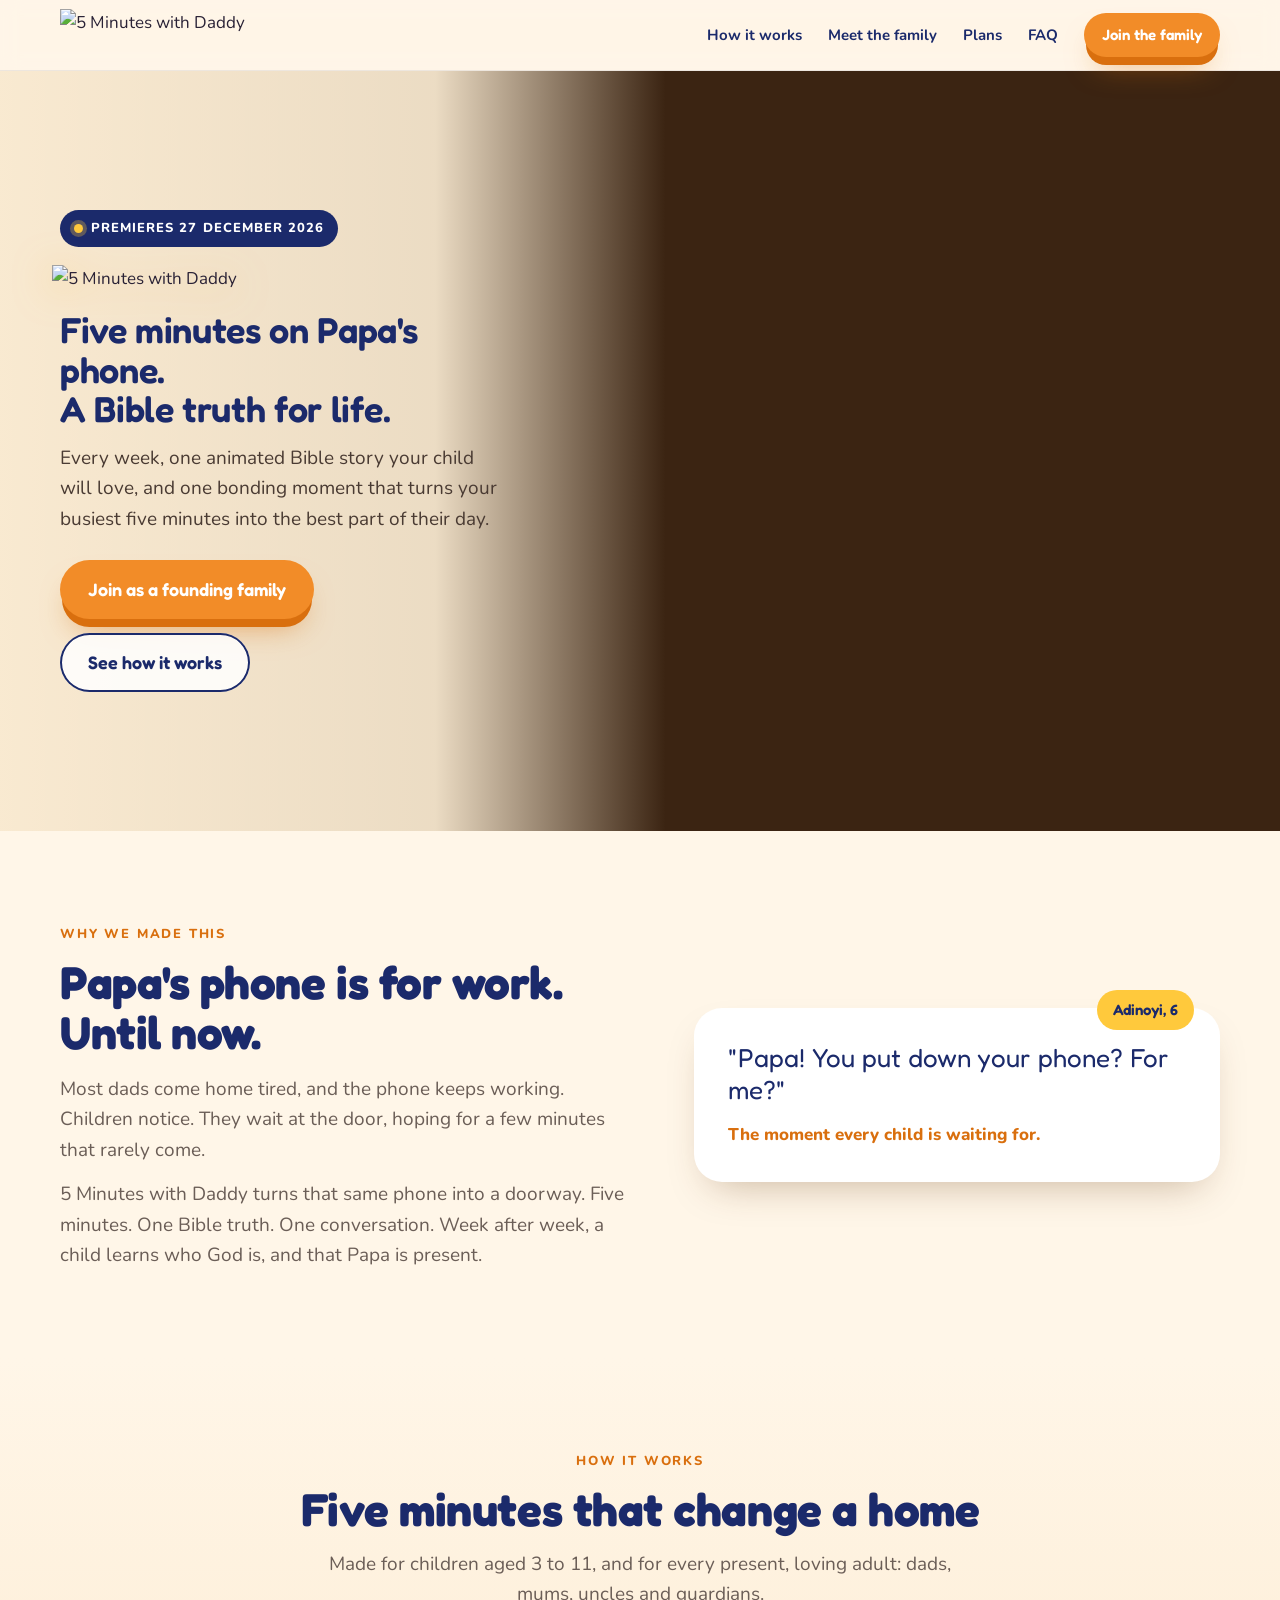
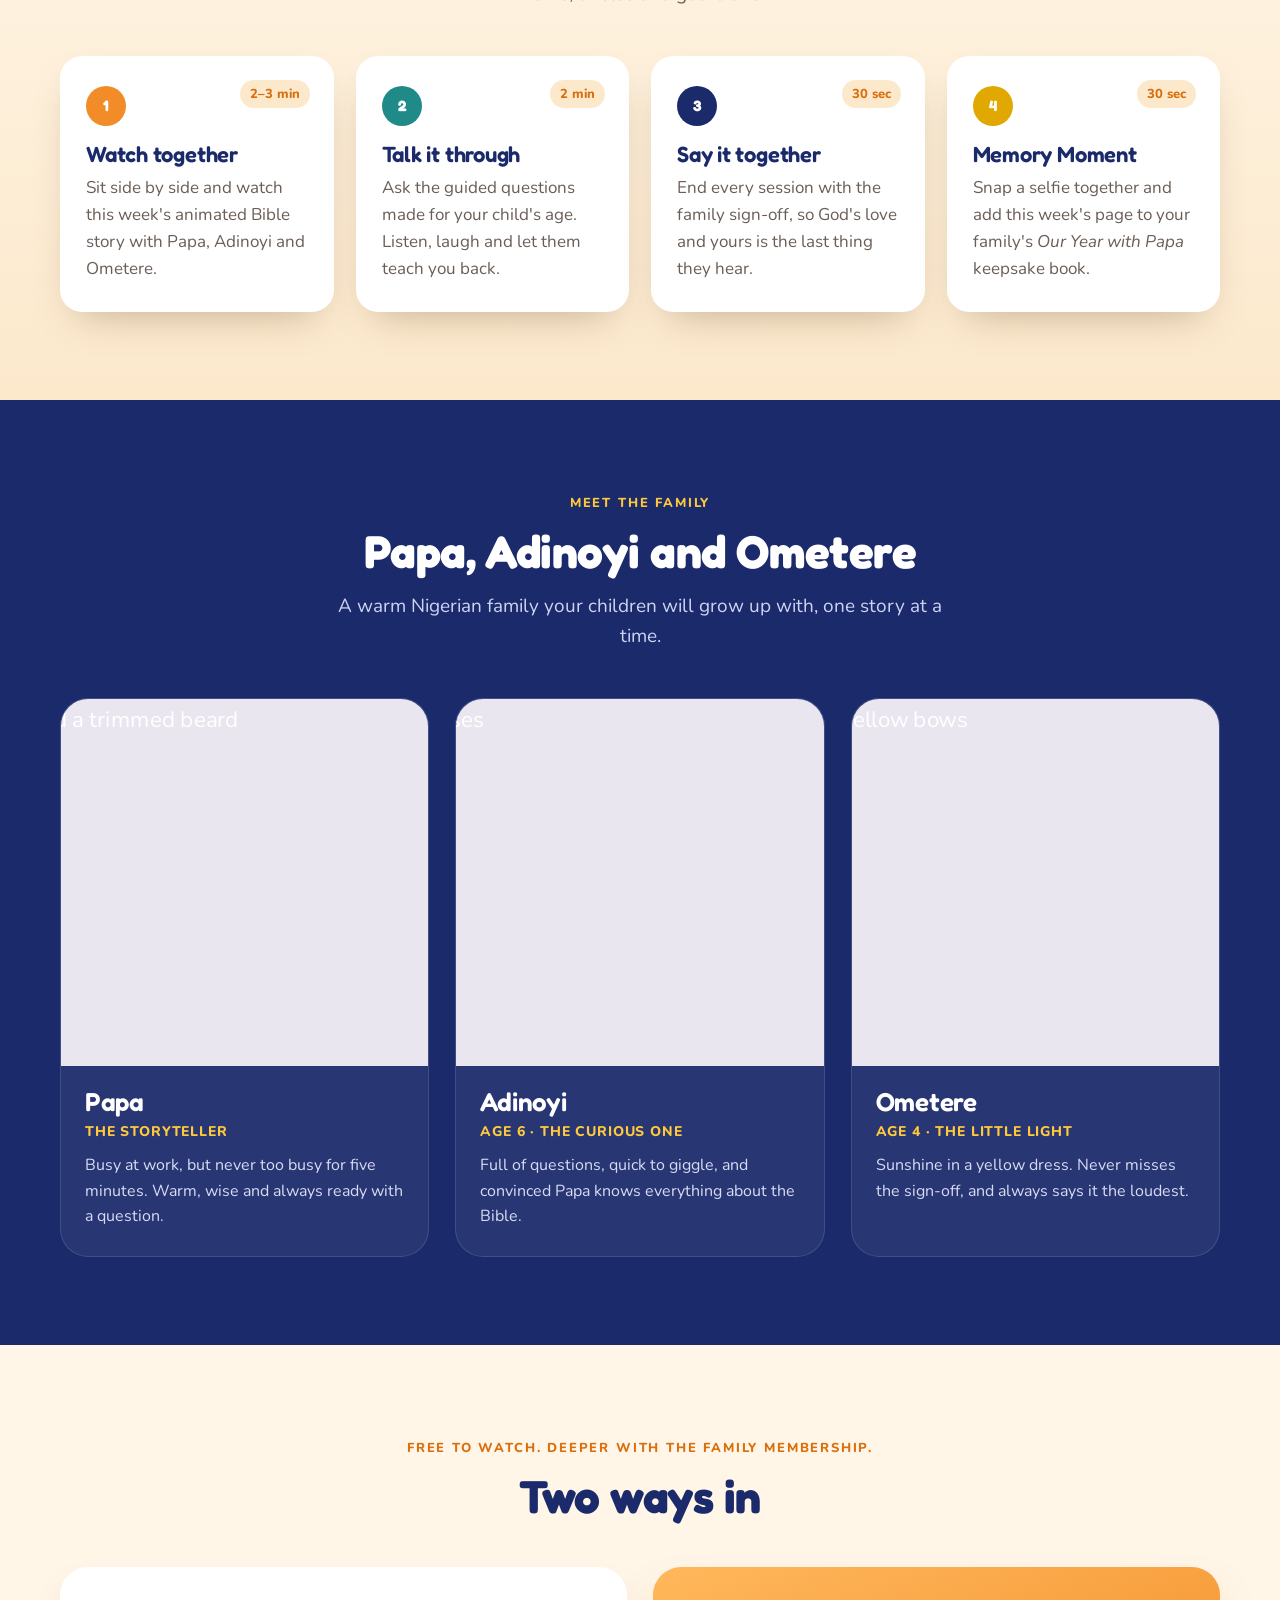
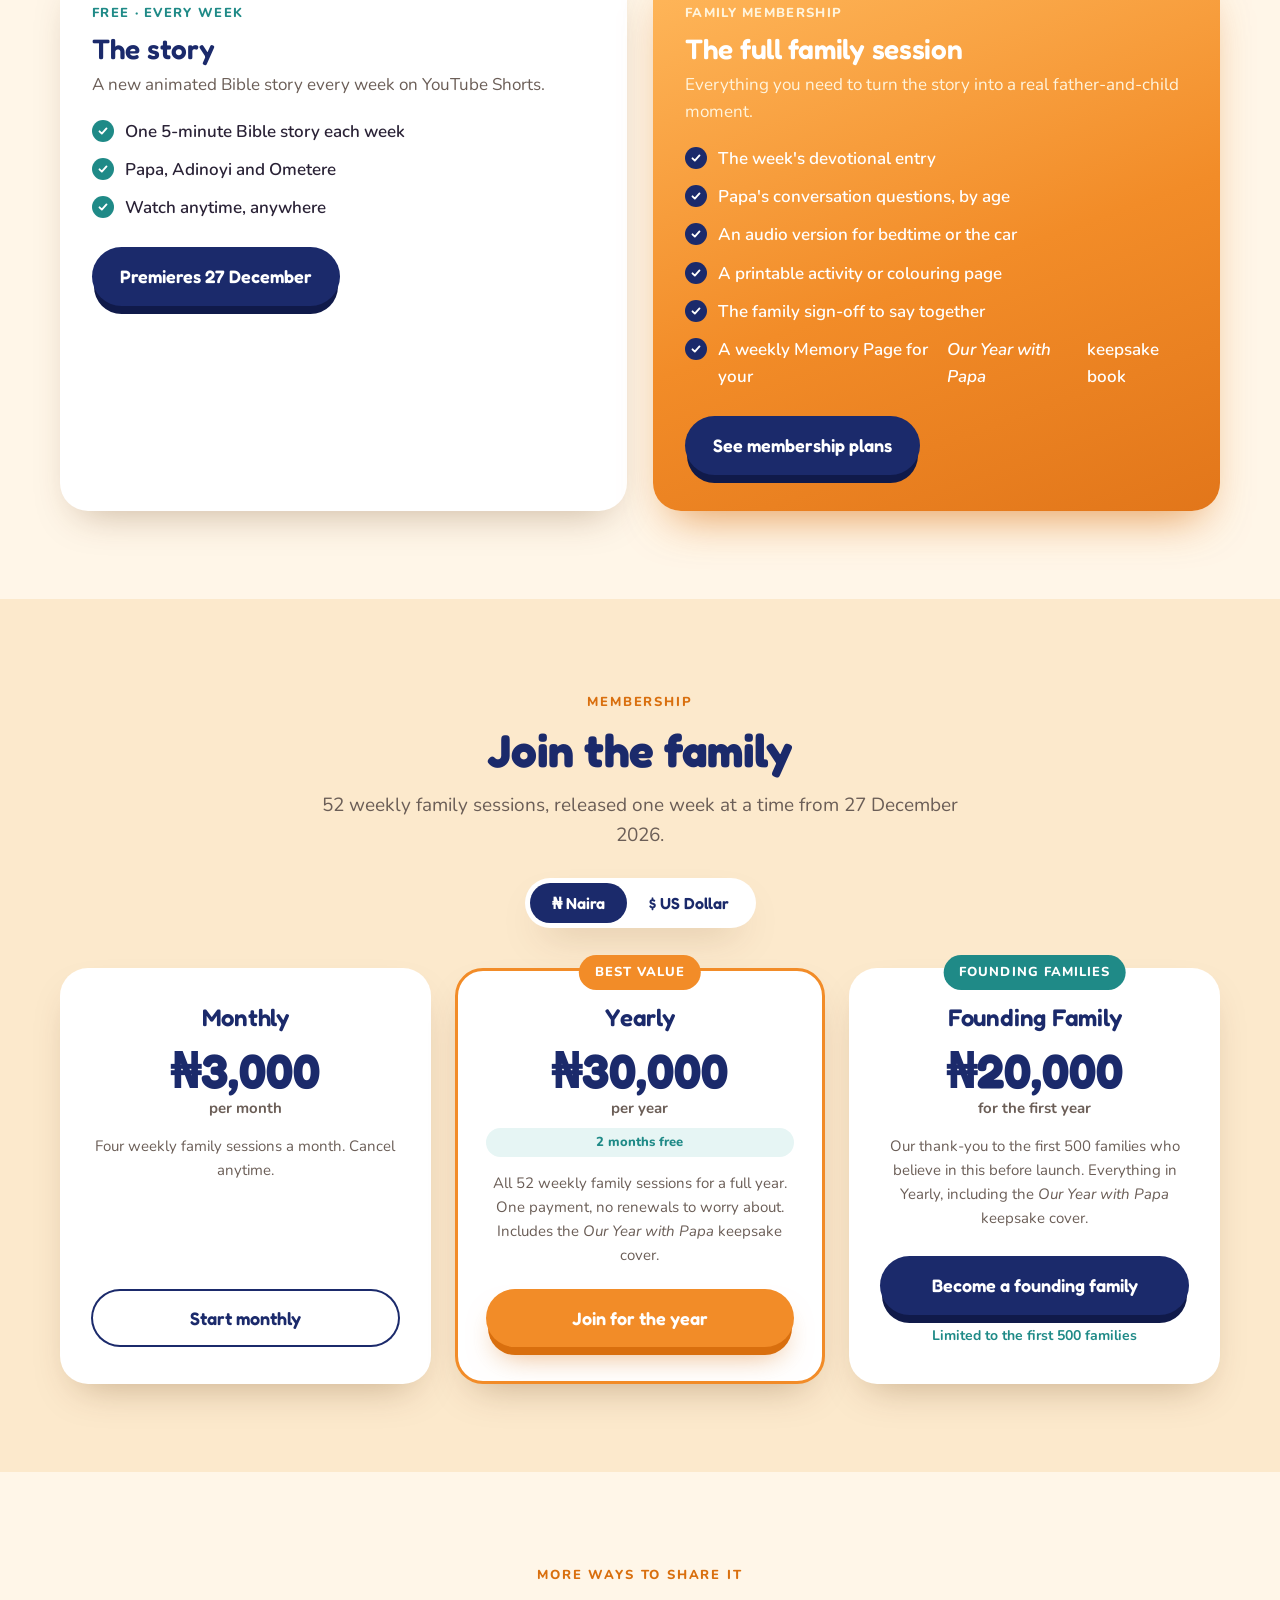
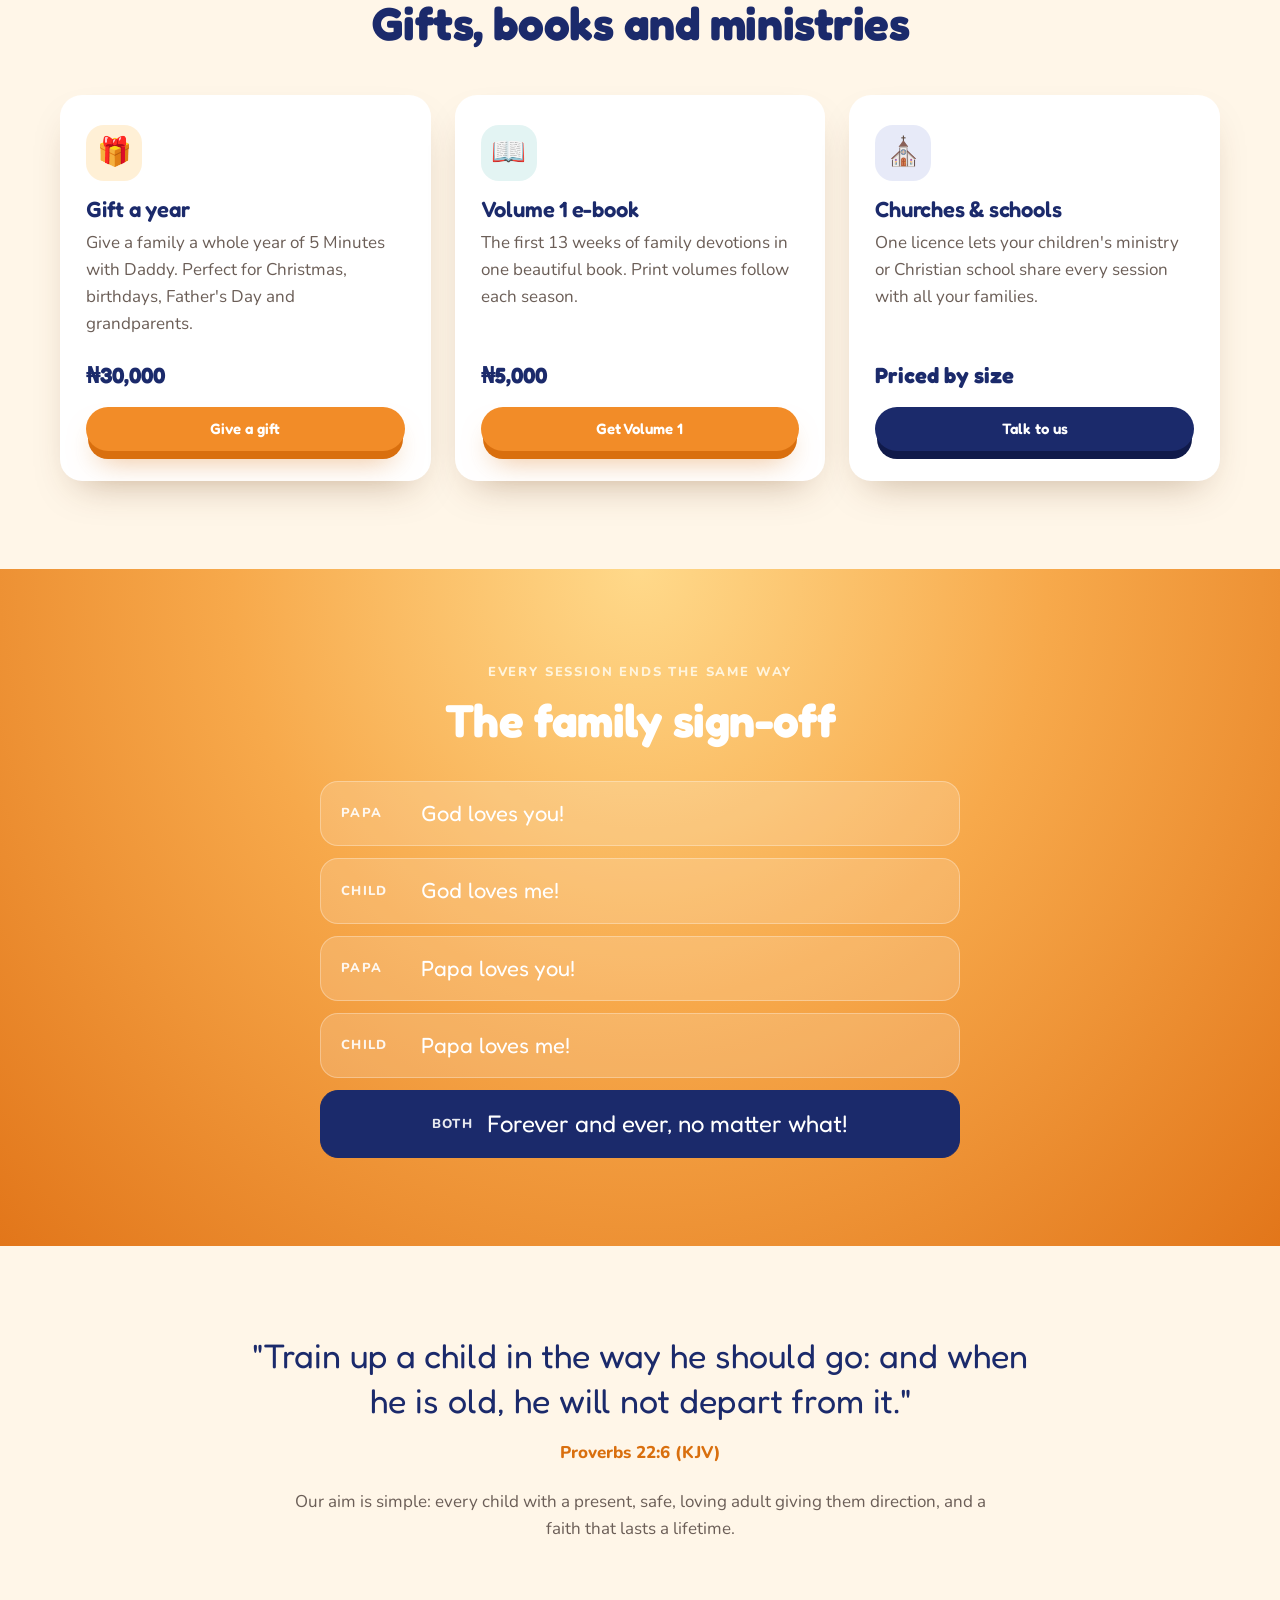
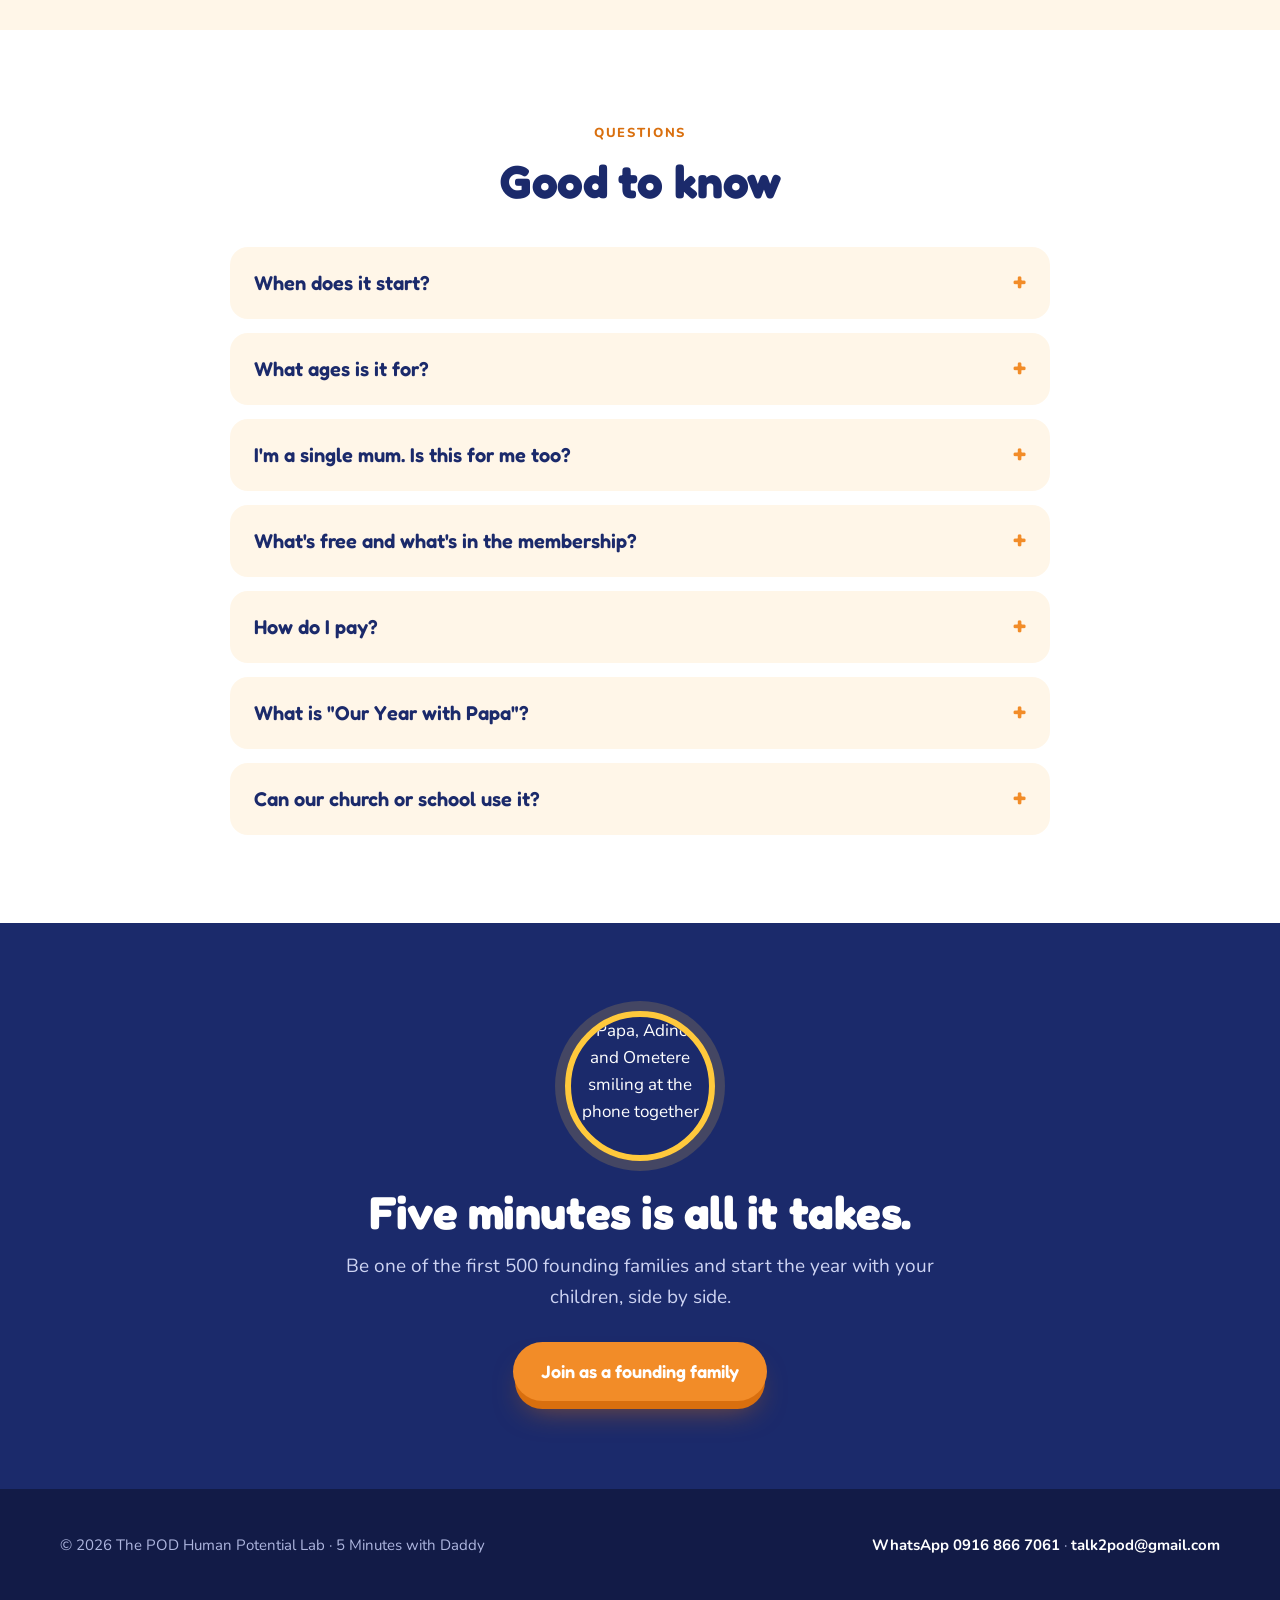
==== daddy/index.html @ 3dec10df "5MWD: add Memory Moment and 'Our Year with Papa' keepsake book Co-Authored-By: Claude Opus 5.5 <nore" ====
<!DOCTYPE html>
<html lang="en">
<script>document.documentElement.classList.add("js")</script>
<head>
<meta charset="utf-8">
<meta name="viewport" content="width=device-width, initial-scale=1">
<title>5 Minutes with Daddy · One Bible truth. One conversation.</title>
<meta name="description" content="A weekly animated Bible story for children aged 3 to 11, plus a guided 5-minute family session that turns Daddy's phone into the best five minutes of a child's day.">
<meta property="og:title" content="5 Minutes with Daddy">
<meta property="og:description" content="Five minutes. One Bible truth. One conversation. Premieres 27 December 2026.">
<meta property="og:image" content="https://storage.orshot.com/cloud/w-16803/renders/images/5-minutes-with-daddy-youtube-banner-v2-2560x1440-page-1-BcGBrbKLKze.png">
<meta property="og:type" content="website">
<meta name="twitter:card" content="summary_large_image">
<meta name="theme-color" content="#F28C28">
<link rel="icon" href="https://storage.orshot.com/cloud/w-16803/renders/brand_assets/5mwd_MASTER_channel_avatar_v2png-GdUm8lexuv5.png">
<link rel="preconnect" href="https://fonts.googleapis.com">
<link rel="preconnect" href="https://fonts.gstatic.com" crossorigin>
<link href="https://fonts.googleapis.com/css2?family=Fredoka:wght@500;600;700&family=Nunito:wght@400;600;700;800&display=swap" rel="stylesheet">
<style>
  :root{
    --cream:#FFF6E8; --cream-2:#FCE9CC; --sand:#F6D9A6;
    --orange:#F28C28; --orange-dk:#D96F0E; --navy:#1B2A6B; --navy-2:#24357F;
    --teal:#1F8A87; --yellow:#FFC93C; --ink:#2A2236; --muted:#6B5E57;
    --white:#fff; --radius:22px; --shadow:0 18px 40px -18px rgba(90,45,0,.35);
  }
  *{box-sizing:border-box;margin:0;padding:0}
  html{scroll-behavior:smooth}
  body{font-family:"Nunito",system-ui,sans-serif;color:var(--ink);background:var(--cream);line-height:1.6;font-size:17px;-webkit-font-smoothing:antialiased}
  img{max-width:100%;display:block}
  a{color:inherit}
  h1,h2,h3,.display{font-family:"Fredoka",system-ui,sans-serif;line-height:1.1;letter-spacing:-.01em}
  h2{font-size:clamp(30px,4.4vw,46px);color:var(--navy);font-weight:700}
  h3{font-size:22px;color:var(--navy);font-weight:600}
  .wrap{width:min(1160px,92vw);margin:0 auto}
  .eyebrow{display:inline-block;font-weight:800;font-size:13px;letter-spacing:.14em;text-transform:uppercase;color:var(--orange-dk);margin-bottom:12px}
  .lead{font-size:19px;color:var(--muted);max-width:640px}
  section{padding:88px 0;scroll-margin-top:70px}
  .center{text-align:center}.center .lead{margin:0 auto}

  /* Buttons */
  .btn{display:inline-flex;align-items:center;justify-content:center;gap:10px;font-family:"Fredoka";font-weight:600;font-size:18px;
       padding:15px 28px;border-radius:999px;text-decoration:none;border:0;cursor:pointer;transition:transform .15s ease,box-shadow .15s ease,background .15s}
  .btn:hover{transform:translateY(-2px)}
  .btn-primary{background:var(--orange);color:#fff;box-shadow:0 10px 0 -2px var(--orange-dk),0 18px 30px -12px rgba(217,111,14,.6)}
  .btn-primary:hover{background:#FF9B3A}
  .btn-navy{background:var(--navy);color:#fff;box-shadow:0 10px 0 -2px #101a4a}
  .btn-ghost{background:rgba(255,255,255,.85);color:var(--navy);box-shadow:inset 0 0 0 2px var(--navy)}
  .btn-sm{font-size:15px;padding:10px 18px}

  /* Header */
  header.top{position:sticky;top:0;z-index:50;background:rgba(255,246,232,.9);backdrop-filter:saturate(1.4) blur(10px);border-bottom:1px solid rgba(27,42,107,.08)}
  .top .wrap{display:flex;align-items:center;justify-content:space-between;height:70px}
  .brand{display:flex;align-items:center;gap:10px;text-decoration:none}
  .brand img{height:52px;width:auto}
  nav.links{display:flex;gap:26px;align-items:center;font-weight:700;color:var(--navy)}
  nav.links a{text-decoration:none;font-size:15px}
  nav.links a:not(.btn):hover{color:var(--orange-dk)}
  @media(max-width:860px){nav.links a:not(.btn){display:none}}

  /* Hero */
  .hero{position:relative;padding:0;overflow:hidden;background:#3b2412}
  .hero-art{position:absolute;inset:0;background:url("https://storage.orshot.com/cloud/w-16803/renders/brand_assets/5mwd_MASTER_family_sofa_scenepng-a50d9uvZM2r.png") 85% 40%/cover no-repeat}
  .hero::after{content:"";position:absolute;inset:0;background:linear-gradient(90deg,rgba(255,240,215,.97) 0%,rgba(255,240,215,.9) 34%,rgba(255,240,215,0) 52%)}
  .hero .wrap{position:relative;z-index:2;min-height:min(88vh,760px);display:flex;align-items:center}
  .hero-copy{max-width:440px;padding:60px 0}
  .hero-logo{width:min(440px,90%);margin:0 0 18px -8px;filter:drop-shadow(0 6px 18px rgba(255,190,80,.55))}
  .hero h1{font-size:clamp(26px,3.2vw,36px);color:var(--navy);font-weight:600;margin-bottom:14px}
  .hero p{font-size:19px;color:#4a3b33;margin-bottom:26px}
  .cta-row{display:flex;flex-wrap:wrap;gap:14px;align-items:center}
  .badge{display:inline-flex;align-items:center;gap:8px;background:var(--navy);color:#fff;font-weight:800;font-size:13px;letter-spacing:.08em;text-transform:uppercase;padding:8px 14px;border-radius:999px;margin-bottom:18px}
  .badge i{width:9px;height:9px;border-radius:50%;background:var(--yellow);box-shadow:0 0 0 4px rgba(255,201,60,.3);animation:pulse 1.8s infinite}
  @keyframes pulse{50%{box-shadow:0 0 0 9px rgba(255,201,60,0)}}
  @media(max-width:1080px){
    .hero-art{position:relative;height:56vw;min-height:260px;max-height:520px;background-position:72% 45%}
    .hero::after{display:none}
    .hero .wrap{min-height:0}
    .hero-copy{padding:28px 0 48px;max-width:none}
    .hero{background:var(--cream)}
    .hero-logo{width:min(360px,88%)}
  }

  /* Story strip */
  .story{background:var(--cream)}
  .story-grid{display:grid;grid-template-columns:1.1fr 1fr;gap:56px;align-items:center}
  .story-card{background:#fff;border-radius:28px;padding:34px;box-shadow:var(--shadow);position:relative}
  .story-card .q{font-family:"Fredoka";font-size:26px;color:var(--navy);line-height:1.25}
  .story-card .who{margin-top:14px;font-weight:800;color:var(--orange-dk)}
  .story-card .bubble{position:absolute;top:-18px;right:26px;background:var(--yellow);color:var(--navy);font-family:"Fredoka";font-weight:600;padding:8px 16px;border-radius:999px;font-size:15px}
  @media(max-width:860px){.story-grid{grid-template-columns:1fr;gap:34px}}

  /* Steps */
  .steps{background:linear-gradient(180deg,var(--cream) 0%,var(--cream-2) 100%)}
  .step-grid{display:grid;grid-template-columns:repeat(4,1fr);gap:22px;margin-top:46px}
  @media(max-width:1080px){.step-grid{grid-template-columns:repeat(2,1fr)}}
  .step{background:#fff;border-radius:var(--radius);padding:30px 26px;box-shadow:var(--shadow);position:relative;overflow:hidden}
  .step .num{font-family:"Fredoka";font-weight:700;font-size:15px;color:#fff;background:var(--orange);width:40px;height:40px;border-radius:50%;display:grid;place-items:center;margin-bottom:16px}
  .step:nth-child(2) .num{background:var(--teal)} .step:nth-child(3) .num{background:var(--navy)} .step:nth-child(4) .num{background:#E0A800}
  .step h3{margin-bottom:8px}
  .step p{color:var(--muted)}
  .step .time{position:absolute;top:24px;right:24px;font-weight:800;font-size:13px;color:var(--orange-dk);background:var(--cream-2);padding:4px 10px;border-radius:999px}
  @media(max-width:860px){.step-grid{grid-template-columns:1fr}}

  /* Family */
  .family{background:var(--navy);color:#fff;position:relative;overflow:hidden}
  .family h2{color:#fff}.family .lead{color:#cdd3f2}
  .family .eyebrow{color:var(--yellow)}
  .cast{display:grid;grid-template-columns:repeat(3,1fr);gap:26px;margin-top:46px}
  .member{background:rgba(255,255,255,.06);border:1px solid rgba(255,255,255,.12);border-radius:28px;overflow:hidden;transition:transform .2s}
  .member:hover{transform:translateY(-4px)}
  .member .pic{aspect-ratio:1/1;background:#e9e6ef;overflow:hidden}
  .member .pic img{width:100%;height:100%;object-fit:cover;object-position:100% 22%;transform:scale(1.32);transform-origin:96% 28%}
  .member .info{padding:22px 24px 26px}
  .member h3{color:#fff;font-size:26px}
  .member .role{color:var(--yellow);font-weight:800;font-size:14px;letter-spacing:.06em;text-transform:uppercase;margin:4px 0 10px}
  .member p{color:#d8dcf3;font-size:16px}
  @media(max-width:860px){.cast{grid-template-columns:1fr;max-width:420px;margin-inline:auto}}

  /* Two doors */
  .doors{display:grid;grid-template-columns:1fr 1fr;gap:26px;margin-top:46px}
  .door{border-radius:28px;padding:36px 32px;position:relative}
  .door.free{background:#fff;box-shadow:var(--shadow)}
  .door.paid{background:linear-gradient(160deg,#FFB85C 0%,#F28C28 55%,#E2761A 100%);color:#fff;box-shadow:0 22px 46px -18px rgba(217,111,14,.7)}
  .door .tag{font-weight:800;font-size:13px;letter-spacing:.1em;text-transform:uppercase;margin-bottom:10px;display:block}
  .door.free .tag{color:var(--teal)} .door.paid .tag{color:#fff4dc}
  .door h3{font-size:28px;margin-bottom:6px}
  .door.paid h3{color:#fff}
  .door ul{list-style:none;margin:20px 0 26px;display:grid;gap:11px}
  .door li{display:flex;gap:11px;align-items:flex-start;font-weight:600}
  .door li::before{content:"";flex:0 0 22px;height:22px;border-radius:50%;margin-top:2px;background:var(--teal) url("data:image/svg+xml,%3Csvg xmlns='http://www.w3.org/2000/svg' viewBox='0 0 24 24' fill='none' stroke='white' stroke-width='3.2' stroke-linecap='round' stroke-linejoin='round'%3E%3Cpath d='M6 12.5l4 4 8-9'/%3E%3C/svg%3E") center/14px no-repeat}
  .door.paid li::before{background-color:var(--navy)}
  @media(max-width:860px){.doors{grid-template-columns:1fr}}

  /* Pricing */
  .pricing{background:var(--cream-2)}
  .toggle{display:inline-flex;background:#fff;border-radius:999px;padding:5px;box-shadow:var(--shadow);margin-top:28px}
  .toggle button{font-family:"Fredoka";font-weight:600;font-size:16px;border:0;background:transparent;padding:10px 22px;border-radius:999px;cursor:pointer;color:var(--navy)}
  .toggle button.on{background:var(--navy);color:#fff}
  .plans{display:grid;grid-template-columns:repeat(3,1fr);gap:24px;margin-top:40px;align-items:stretch}
  .plan{background:#fff;border-radius:28px;padding:34px 28px;box-shadow:var(--shadow);display:flex;flex-direction:column;position:relative;border:3px solid transparent}
  .plan.best{border-color:var(--orange);transform:translateY(-10px)}
  .plan .ribbon{position:absolute;top:-16px;left:50%;transform:translateX(-50%);background:var(--orange);color:#fff;font-weight:800;font-size:13px;letter-spacing:.08em;text-transform:uppercase;padding:7px 16px;border-radius:999px;white-space:nowrap}
  .plan.founding .ribbon{background:var(--teal)}
  .plan h3{font-size:24px}
  .plan .price{font-family:"Fredoka";font-size:48px;font-weight:700;color:var(--navy);margin:14px 0 2px;line-height:1}
  .plan .per{color:var(--muted);font-weight:700;font-size:15px}
  .plan .note{font-size:15px;color:var(--muted);margin:14px 0 22px;flex:1}
  .plan .btn{width:100%}
  .plan .save{display:inline-block;margin-top:8px;background:#E6F5F4;color:var(--teal);font-weight:800;font-size:13px;padding:4px 10px;border-radius:999px}
  .seats{margin-top:10px;font-size:14px;font-weight:700;color:var(--teal)}
  @media(max-width:900px){.plans{grid-template-columns:1fr;max-width:440px;margin-inline:auto}.plan.best{transform:none}}

  /* Extras */
  .extras{display:grid;grid-template-columns:repeat(3,1fr);gap:24px;margin-top:46px}
  .extra{background:#fff;border-radius:var(--radius);padding:30px 26px;box-shadow:var(--shadow);display:flex;flex-direction:column}
  .extra .icon{width:56px;height:56px;border-radius:18px;display:grid;place-items:center;margin-bottom:16px;font-size:28px}
  .extra:nth-child(1) .icon{background:#FFF0D6}.extra:nth-child(2) .icon{background:#E3F4F3}.extra:nth-child(3) .icon{background:#E7EAF8}
  .extra p{color:var(--muted);margin:8px 0 20px;flex:1}
  .extra .price-sm{font-family:"Fredoka";font-weight:700;color:var(--navy);font-size:22px;margin-bottom:14px}
  @media(max-width:860px){.extras{grid-template-columns:1fr}}

  /* Chant */
  .chant{background:radial-gradient(ellipse at 50% 0%,#FFD98A 0%,#F7A94B 45%,#E2761A 100%);color:#fff;text-align:center}
  .chant h2{color:#fff}
  .chant .eyebrow{color:#fff4dc}
  .lines{margin:36px auto 0;max-width:640px;display:grid;gap:12px}
  .line{display:flex;align-items:center;gap:14px;background:rgba(255,255,255,.16);border:1px solid rgba(255,255,255,.3);border-radius:18px;padding:14px 20px;text-align:left;font-family:"Fredoka";font-size:22px}
  .line b{font-family:"Nunito";font-weight:800;font-size:13px;letter-spacing:.1em;text-transform:uppercase;min-width:66px;opacity:.9}
  .line.both{background:var(--navy);border-color:var(--navy);justify-content:center;font-size:24px}
  .line.both b{min-width:auto}

  /* Verse */
  .verse{background:var(--cream);text-align:center}
  .verse blockquote{font-family:"Fredoka";font-size:clamp(24px,3.2vw,34px);color:var(--navy);max-width:820px;margin:0 auto;line-height:1.3}
  .verse cite{display:block;margin-top:16px;font-style:normal;font-weight:800;color:var(--orange-dk)}
  .verse p.sub{max-width:700px;margin:22px auto 0;color:var(--muted)}

  /* FAQ */
  .faq{background:#fff}
  .faq-list{max-width:820px;margin:40px auto 0;display:grid;gap:14px}
  details{background:var(--cream);border-radius:18px;padding:20px 24px}
  summary{font-family:"Fredoka";font-weight:600;font-size:20px;color:var(--navy);cursor:pointer;list-style:none;display:flex;justify-content:space-between;gap:16px}
  summary::-webkit-details-marker{display:none}
  summary::after{content:"+";font-size:26px;line-height:1;color:var(--orange)}
  details[open] summary::after{content:"–"}
  details p{margin-top:12px;color:var(--muted)}

  /* Final CTA */
  .final{background:var(--navy);color:#fff;text-align:center;position:relative;overflow:hidden}
  .final h2{color:#fff}
  .final p{color:#cdd3f2;margin:14px auto 30px;max-width:600px;font-size:19px}
  .final .avatar{width:150px;height:150px;border-radius:50%;margin:0 auto 26px;border:6px solid var(--yellow);object-fit:cover;box-shadow:0 0 0 10px rgba(255,201,60,.18)}

  footer{background:#121b47;color:#aeb6df;padding:44px 0;font-size:15px}
  footer .wrap{display:flex;flex-wrap:wrap;gap:20px;justify-content:space-between;align-items:center}
  footer a{color:#fff;text-decoration:none;font-weight:700}

  .js .reveal{opacity:0;transform:translateY(18px);transition:opacity .6s ease,transform .6s ease}
  .js .reveal.in{opacity:1;transform:none}
  @media (prefers-reduced-motion:reduce){.js .reveal{opacity:1;transform:none}.badge i{animation:none}}
</style>
</head>
<body>

<header class="top">
  <div class="wrap">
    <a class="brand" href="#top" aria-label="5 Minutes with Daddy home">
      <img src="https://storage.orshot.com/cloud/w-16803/renders/brand_assets/5mwd_MASTER_title_logo_transparentpng-a1OY5agasBc.png" alt="5 Minutes with Daddy">
    </a>
    <nav class="links">
      <a href="#how">How it works</a>
      <a href="#family">Meet the family</a>
      <a href="#join">Plans</a>
      <a href="#faq">FAQ</a>
      <a class="btn btn-primary btn-sm" href="#join">Join the family</a>
    </nav>
  </div>
</header>

<main id="top">
  <!-- HERO -->
  <section class="hero">
    <div class="hero-art" role="img" aria-label="Papa, Adinoyi and Ometere laughing together on the sofa, looking at Papa's glowing phone"></div>
    <div class="wrap">
      <div class="hero-copy">
        <span class="badge"><i></i>Premieres 27 December 2026</span>
        <img class="hero-logo" src="https://storage.orshot.com/cloud/w-16803/renders/brand_assets/5mwd_MASTER_title_logo_transparentpng-a1OY5agasBc.png" alt="5 Minutes with Daddy">
        <h1>Five minutes on Papa's phone.<br>A Bible truth for life.</h1>
        <p>Every week, one animated Bible story your child will love, and one bonding moment that turns your busiest five minutes into the best part of their day.</p>
        <div class="cta-row">
          <a class="btn btn-primary" href="#join">Join as a founding family</a>
          <a class="btn btn-ghost" href="#how">See how it works</a>
        </div>
      </div>
    </div>
  </section>

  <!-- STORY -->
  <section class="story">
    <div class="wrap story-grid">
      <div class="reveal">
        <span class="eyebrow">Why we made this</span>
        <h2>Papa's phone is for work.<br>Until now.</h2>
        <p class="lead" style="margin-top:16px">Most dads come home tired, and the phone keeps working. Children notice. They wait at the door, hoping for a few minutes that rarely come.</p>
        <p class="lead" style="margin-top:14px">5 Minutes with Daddy turns that same phone into a doorway. Five minutes. One Bible truth. One conversation. Week after week, a child learns who God is, and that Papa is present.</p>
      </div>
      <div class="story-card reveal">
        <span class="bubble">Adinoyi, 6</span>
        <p class="q">"Papa! You put down your phone? For me?"</p>
        <p class="who">The moment every child is waiting for.</p>
      </div>
    </div>
  </section>

  <!-- HOW -->
  <section class="steps" id="how">
    <div class="wrap center">
      <span class="eyebrow">How it works</span>
      <h2>Five minutes that change a home</h2>
      <p class="lead" style="margin-top:14px">Made for children aged 3 to 11, and for every present, loving adult: dads, mums, uncles and guardians.</p>
      <div class="step-grid" style="text-align:left">
        <div class="step reveal"><span class="time">2–3 min</span><div class="num">1</div><h3>Watch together</h3><p>Sit side by side and watch this week's animated Bible story with Papa, Adinoyi and Ometere.</p></div>
        <div class="step reveal"><span class="time">2 min</span><div class="num">2</div><h3>Talk it through</h3><p>Ask the guided questions made for your child's age. Listen, laugh and let them teach you back.</p></div>
        <div class="step reveal"><span class="time">30 sec</span><div class="num">3</div><h3>Say it together</h3><p>End every session with the family sign-off, so God's love and yours is the last thing they hear.</p></div>
        <div class="step reveal"><span class="time">30 sec</span><div class="num">4</div><h3>Memory Moment</h3><p>Snap a selfie together and add this week's page to your family's <em>Our Year with Papa</em> keepsake book.</p></div>
      </div>
    </div>
  </section>

  <!-- FAMILY -->
  <section class="family" id="family">
    <div class="wrap center">
      <span class="eyebrow">Meet the family</span>
      <h2>Papa, Adinoyi and Ometere</h2>
      <p class="lead" style="margin-top:14px">A warm Nigerian family your children will grow up with, one story at a time.</p>
      <div class="cast" style="text-align:left">
        <article class="member reveal">
          <div class="pic"><img loading="lazy" src="https://storage.orshot.com/cloud/w-16803/renders/brand_assets/5mwd_MASTER_sheet_papa_v2png-PhqhJQBE7km.png" alt="Papa, a smiling Nigerian father with black glasses and a trimmed beard"></div>
          <div class="info"><h3>Papa</h3><div class="role">The storyteller</div><p>Busy at work, but never too busy for five minutes. Warm, wise and always ready with a question.</p></div>
        </article>
        <article class="member reveal">
          <div class="pic"><img loading="lazy" src="https://storage.orshot.com/cloud/w-16803/renders/brand_assets/5mwd_MASTER_sheet_boy_v2png-iHKob3zWdEa.png" alt="Adinoyi, a six-year-old boy with curly hair and round glasses"></div>
          <div class="info"><h3>Adinoyi</h3><div class="role">Age 6 · the curious one</div><p>Full of questions, quick to giggle, and convinced Papa knows everything about the Bible.</p></div>
        </article>
        <article class="member reveal">
          <div class="pic"><img loading="lazy" src="https://storage.orshot.com/cloud/w-16803/renders/brand_assets/5mwd_MASTER_sheet_girl_v2png-Bs2zpf3xEFp.png" alt="Ometere, a four-year-old girl with two afro puffs and yellow bows"></div>
          <div class="info"><h3>Ometere</h3><div class="role">Age 4 · the little light</div><p>Sunshine in a yellow dress. Never misses the sign-off, and always says it the loudest.</p></div>
        </article>
      </div>
    </div>
  </section>

  <!-- TWO DOORS -->
  <section class="free-paid">
    <div class="wrap center">
      <span class="eyebrow">Free to watch. Deeper with the family membership.</span>
      <h2>Two ways in</h2>
      <div class="doors" style="text-align:left">
        <div class="door free reveal">
          <span class="tag">Free · every week</span>
          <h3>The story</h3>
          <p style="color:var(--muted)">A new animated Bible story every week on YouTube Shorts.</p>
          <ul>
            <li>One 5-minute Bible story each week</li>
            <li>Papa, Adinoyi and Ometere</li>
            <li>Watch anytime, anywhere</li>
          </ul>
          <a class="btn btn-navy" href="#faq">Premieres 27 December</a>
        </div>
        <div class="door paid reveal">
          <span class="tag">Family membership</span>
          <h3>The full family session</h3>
          <p style="color:#fff4dc">Everything you need to turn the story into a real father-and-child moment.</p>
          <ul>
            <li>The week's devotional entry</li>
            <li>Papa's conversation questions, by age</li>
            <li>An audio version for bedtime or the car</li>
            <li>A printable activity or colouring page</li>
            <li>The family sign-off to say together</li>
            <li>A weekly Memory Page for your <em>Our Year with Papa</em> keepsake book</li>
          </ul>
          <a class="btn btn-navy" href="#join">See membership plans</a>
        </div>
      </div>
    </div>
  </section>

  <!-- PRICING -->
  <section class="pricing" id="join">
    <div class="wrap center">
      <span class="eyebrow">Membership</span>
      <h2>Join the family</h2>
      <p class="lead" style="margin-top:14px">52 weekly family sessions, released one week at a time from 27 December 2026.</p>
      <div class="toggle" role="tablist" aria-label="Currency">
        <button class="on" data-cur="ngn" role="tab" aria-selected="true">₦ Naira</button>
        <button data-cur="usd" role="tab" aria-selected="false">$ US Dollar</button>
      </div>
      <div class="plans">
        <div class="plan reveal">
          <h3>Monthly</h3>
          <div class="price" data-ngn="₦3,000" data-usd="$5">₦3,000</div>
          <div class="per">per month</div>
          <p class="note">Four weekly family sessions a month. Cancel anytime.</p>
          <a class="btn btn-ghost" data-link="monthly" href="#">Start monthly</a>
        </div>
        <div class="plan best reveal">
          <span class="ribbon">Best value</span>
          <h3>Yearly</h3>
          <div class="price" data-ngn="₦30,000" data-usd="$45">₦30,000</div>
          <div class="per">per year</div>
          <span class="save">2 months free</span>
          <p class="note">All 52 weekly family sessions for a full year. One payment, no renewals to worry about. Includes the <em>Our Year with Papa</em> keepsake cover.</p>
          <a class="btn btn-primary" data-link="yearly" href="#">Join for the year</a>
        </div>
        <div class="plan founding reveal">
          <span class="ribbon">Founding families</span>
          <h3>Founding Family</h3>
          <div class="price" data-ngn="₦20,000" data-usd="$30">₦20,000</div>
          <div class="per">for the first year</div>
          <p class="note">Our thank-you to the first 500 families who believe in this before launch. Everything in Yearly, including the <em>Our Year with Papa</em> keepsake cover.</p>
          <a class="btn btn-navy" data-link="founding" href="#">Become a founding family</a>
          <div class="seats">Limited to the first 500 families</div>
        </div>
      </div>
    </div>
  </section>

  <!-- EXTRAS -->
  <section class="more">
    <div class="wrap center">
      <span class="eyebrow">More ways to share it</span>
      <h2>Gifts, books and ministries</h2>
      <div class="extras" style="text-align:left">
        <div class="extra reveal">
          <div class="icon" aria-hidden="true">🎁</div>
          <h3>Gift a year</h3>
          <p>Give a family a whole year of 5 Minutes with Daddy. Perfect for Christmas, birthdays, Father's Day and grandparents.</p>
          <div class="price-sm" data-ngn="₦30,000" data-usd="$45">₦30,000</div>
          <a class="btn btn-primary btn-sm" data-link="gift" href="#">Give a gift</a>
        </div>
        <div class="extra reveal">
          <div class="icon" aria-hidden="true">📖</div>
          <h3>Volume 1 e-book</h3>
          <p>The first 13 weeks of family devotions in one beautiful book. Print volumes follow each season.</p>
          <div class="price-sm" data-ngn="₦5,000" data-usd="$8">₦5,000</div>
          <a class="btn btn-primary btn-sm" data-link="volume1" href="#">Get Volume 1</a>
        </div>
        <div class="extra reveal">
          <div class="icon" aria-hidden="true">⛪</div>
          <h3>Churches &amp; schools</h3>
          <p>One licence lets your children's ministry or Christian school share every session with all your families.</p>
          <div class="price-sm">Priced by size</div>
          <a class="btn btn-navy btn-sm" data-link="licence" href="#">Talk to us</a>
        </div>
      </div>
    </div>
  </section>

  <!-- CHANT -->
  <section class="chant">
    <div class="wrap">
      <span class="eyebrow">Every session ends the same way</span>
      <h2>The family sign-off</h2>
      <div class="lines">
        <div class="line"><b>Papa</b>God loves you!</div>
        <div class="line"><b>Child</b>God loves me!</div>
        <div class="line"><b>Papa</b>Papa loves you!</div>
        <div class="line"><b>Child</b>Papa loves me!</div>
        <div class="line both"><b>Both</b>Forever and ever, no matter what!</div>
      </div>
    </div>
  </section>

  <!-- VERSE -->
  <section class="verse">
    <div class="wrap">
      <blockquote>"Train up a child in the way he should go: and when he is old, he will not depart from it."</blockquote>
      <cite>Proverbs 22:6 (KJV)</cite>
      <p class="sub">Our aim is simple: every child with a present, safe, loving adult giving them direction, and a faith that lasts a lifetime.</p>
    </div>
  </section>

  <!-- FAQ -->
  <section class="faq" id="faq">
    <div class="wrap center">
      <span class="eyebrow">Questions</span>
      <h2>Good to know</h2>
      <div class="faq-list" style="text-align:left">
        <details><summary>When does it start?</summary><p>The series premieres on 27 December 2026, with a new story and family session every week for 52 weeks.</p></details>
        <details><summary>What ages is it for?</summary><p>Children aged 3 to 11. Each session's questions are written so younger and older children can both join in.</p></details>
        <details><summary>I'm a single mum. Is this for me too?</summary><p>Absolutely. "Papa" in the series stands for any present, loving adult: mums, uncles, grandparents and guardians all lead the session beautifully.</p></details>
        <details><summary>What's free and what's in the membership?</summary><p>The animated stories are free on YouTube. The membership adds the full weekly family session: the devotional entry, the conversation questions, an audio version, a printable activity and the sign-off.</p></details>
        <details><summary>How do I pay?</summary><p>Payments are processed securely by Selar in naira or US dollars. Monthly plans renew each month and can be cancelled anytime; yearly plans are a single payment.</p></details>
        <details><summary>What is "Our Year with Papa"?</summary><p>Every session ends with a Memory Moment: a selfie together and a printable Memory Page with the week's verse, what you talked about and what your child said. Week by week, your family builds its own keepsake book. Yearly and Founding Family members also get a beautiful cover and title page to bind it all together. Sharing photos online is always optional; your memories stay yours.</p></details>
        <details><summary>Can our church or school use it?</summary><p>Yes. We offer licences for children's ministries and Christian schools. Message us on WhatsApp or email and we'll tailor one to your size.</p></details>
      </div>
    </div>
  </section>

  <!-- FINAL CTA -->
  <section class="final">
    <div class="wrap">
      <img class="avatar" loading="lazy" src="https://storage.orshot.com/cloud/w-16803/renders/brand_assets/5mwd_MASTER_channel_avatar_v2png-GdUm8lexuv5.png" alt="Papa, Adinoyi and Ometere smiling at the phone together">
      <h2>Five minutes is all it takes.</h2>
      <p>Be one of the first 500 founding families and start the year with your children, side by side.</p>
      <a class="btn btn-primary" href="#join">Join as a founding family</a>
    </div>
  </section>
</main>

<footer>
  <div class="wrap">
    <div>© 2026 The POD Human Potential Lab · 5 Minutes with Daddy</div>
    <div><a href="https://wa.me/2349168667061">WhatsApp 0916 866 7061</a> · <a href="mailto:talk2pod@gmail.com">talk2pod@gmail.com</a></div>
  </div>
</footer>

<script>
  // ===== Payment links: paste each Selar product link here once it is created =====
  const LINKS = {
    monthly:  "https://selar.com/m/THEPOD",
    yearly:   "https://selar.com/m/THEPOD",
    founding: "https://selar.com/m/THEPOD",
    gift:     "https://selar.com/m/THEPOD",
    volume1:  "https://selar.com/m/THEPOD",
    licence:  "https://wa.me/2349168667061?text=" + encodeURIComponent("Hello! I'd like to know about a 5 Minutes with Daddy licence for our church/school.")
  };
  document.querySelectorAll("[data-link]").forEach(a => {
    const url = LINKS[a.dataset.link];
    if (url) { a.href = url; a.target = "_blank"; a.rel = "noopener"; }
  });

  // Currency toggle
  const buttons = document.querySelectorAll(".toggle button");
  function setCurrency(cur){
    buttons.forEach(b => { const on = b.dataset.cur === cur; b.classList.toggle("on", on); b.setAttribute("aria-selected", on); });
    document.querySelectorAll("[data-ngn]").forEach(el => { el.textContent = el.dataset[cur]; });
    try { localStorage.setItem("5mwd-cur", cur); } catch(e) {}
  }
  buttons.forEach(b => b.addEventListener("click", () => setCurrency(b.dataset.cur)));
  try { const saved = localStorage.getItem("5mwd-cur"); if (saved) setCurrency(saved); } catch(e) {}

  // Gentle reveal on scroll
  const io = new IntersectionObserver(entries => entries.forEach(e => { if (e.isIntersecting) { e.target.classList.add("in"); io.unobserve(e.target); } }), { threshold: .15 });
  document.querySelectorAll(".reveal").forEach(el => io.observe(el));
  setTimeout(() => document.querySelectorAll(".reveal").forEach(el => el.classList.add("in")), 4000);
</script>
</body>
</html>
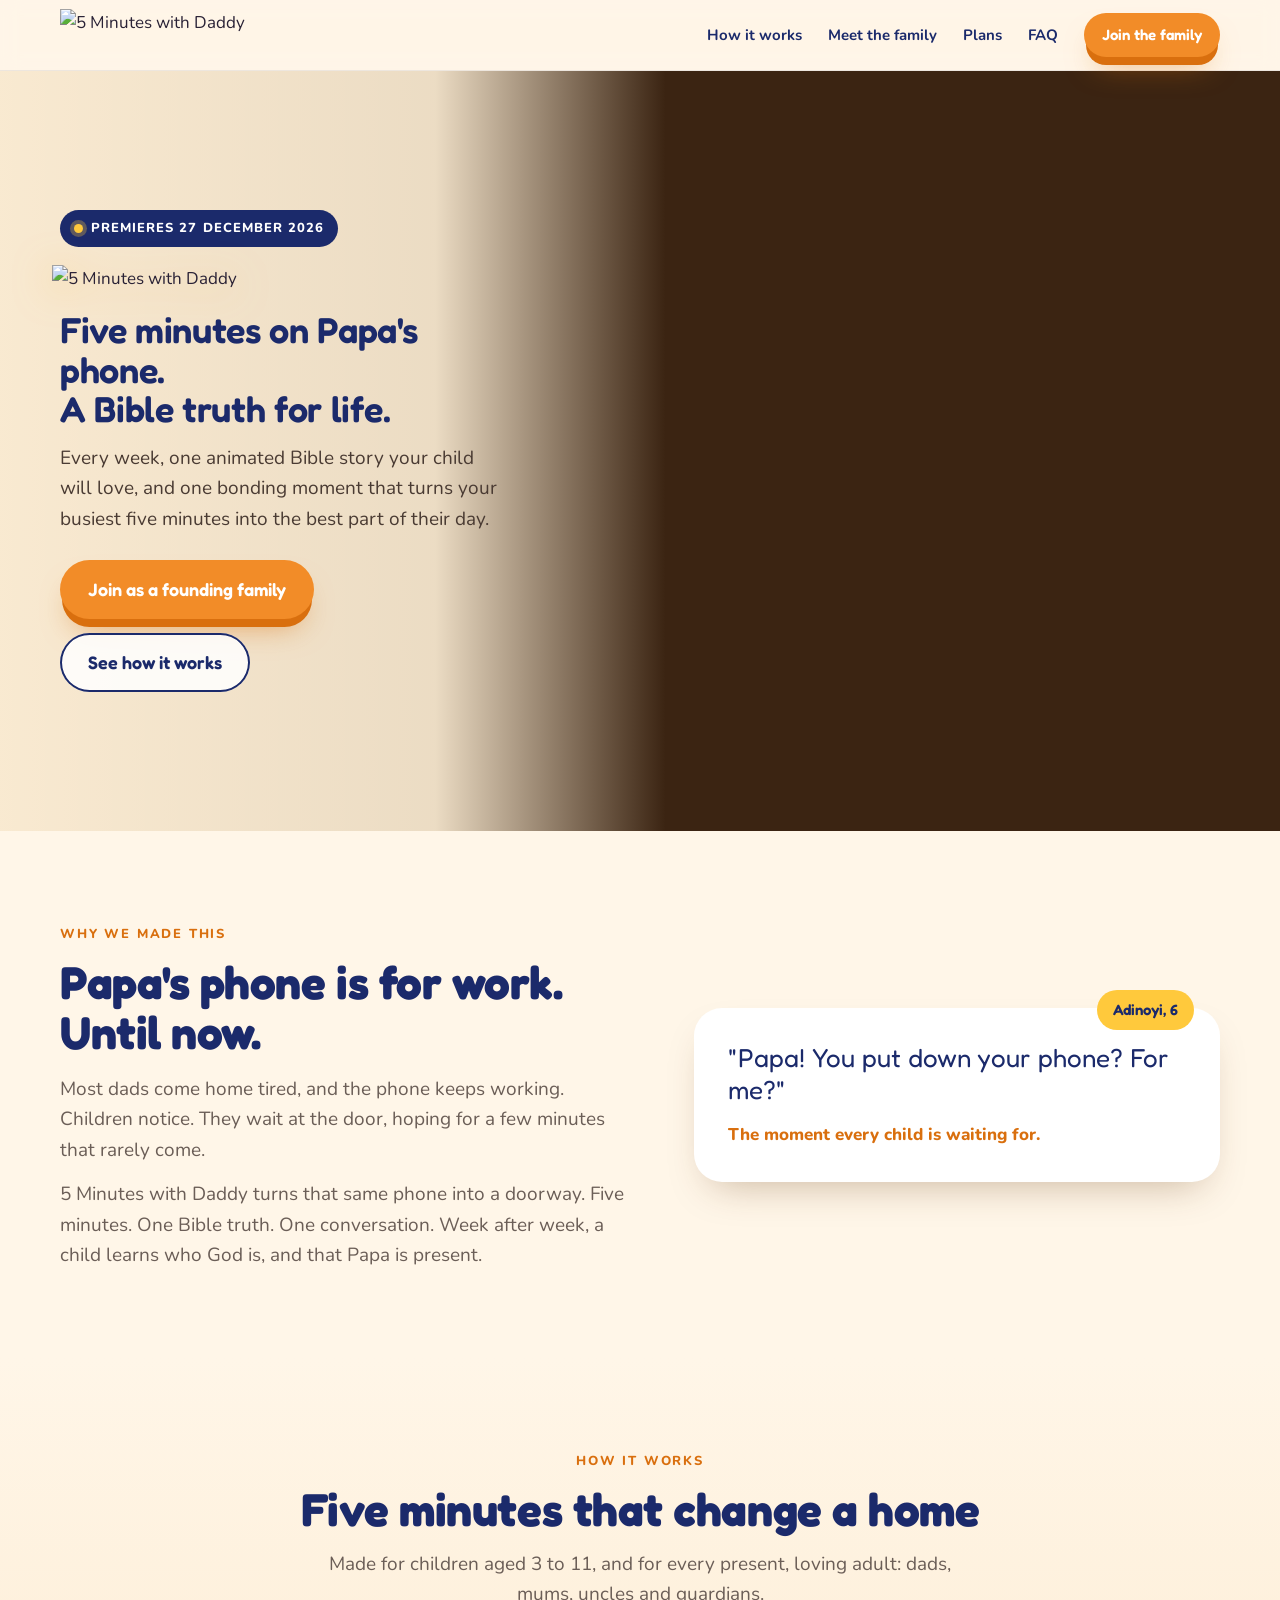
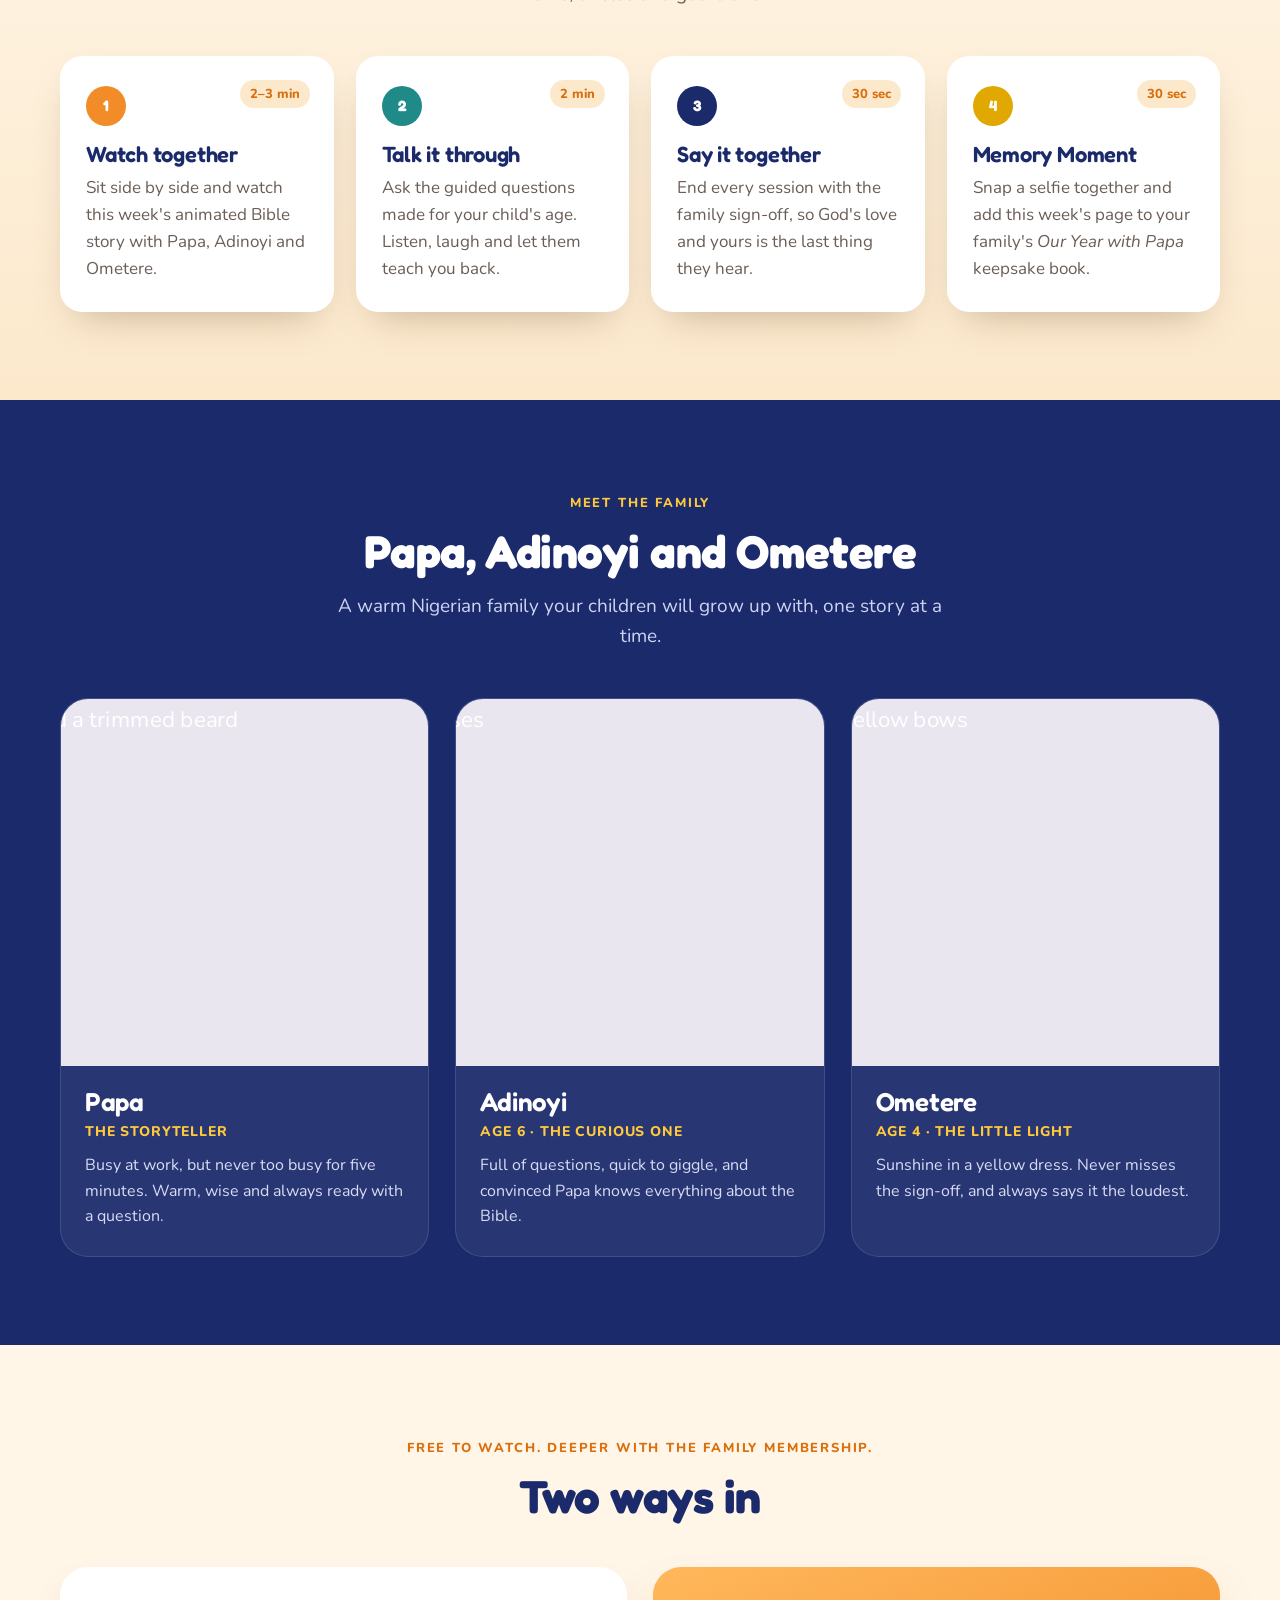
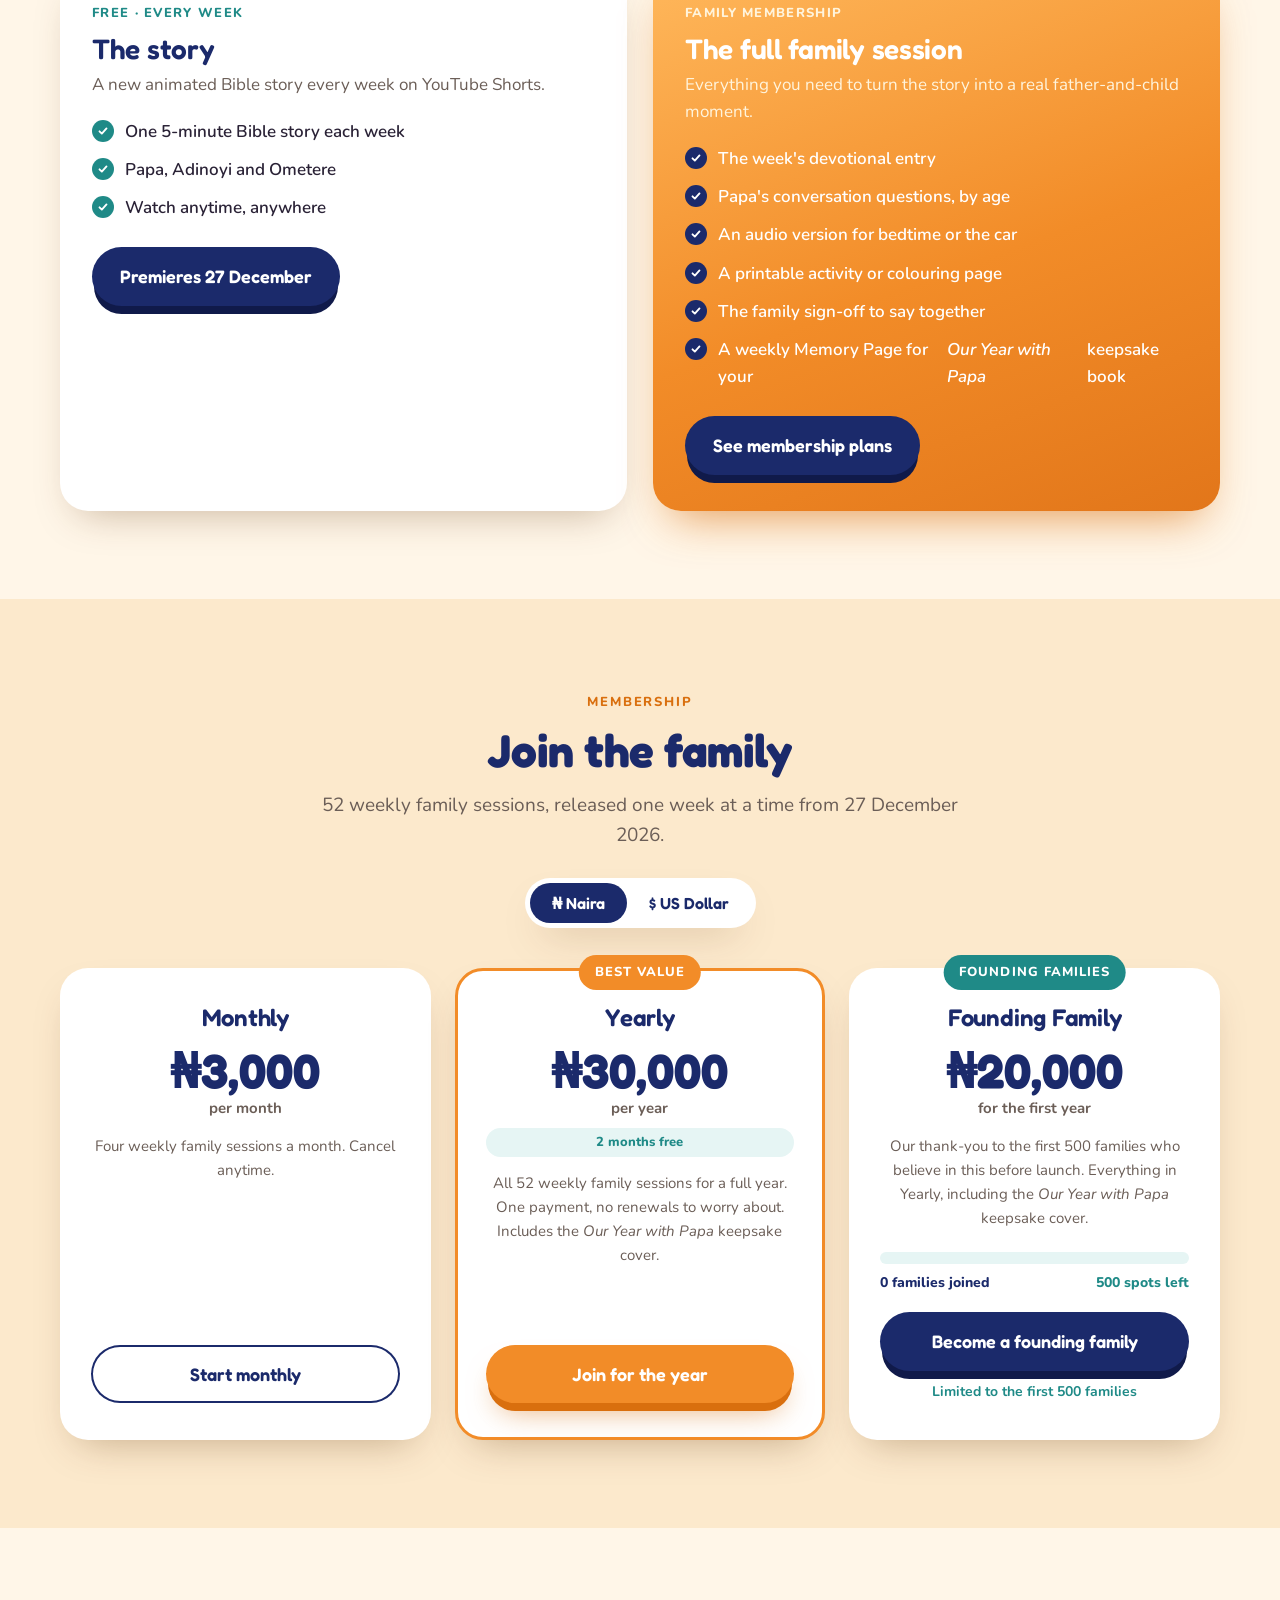
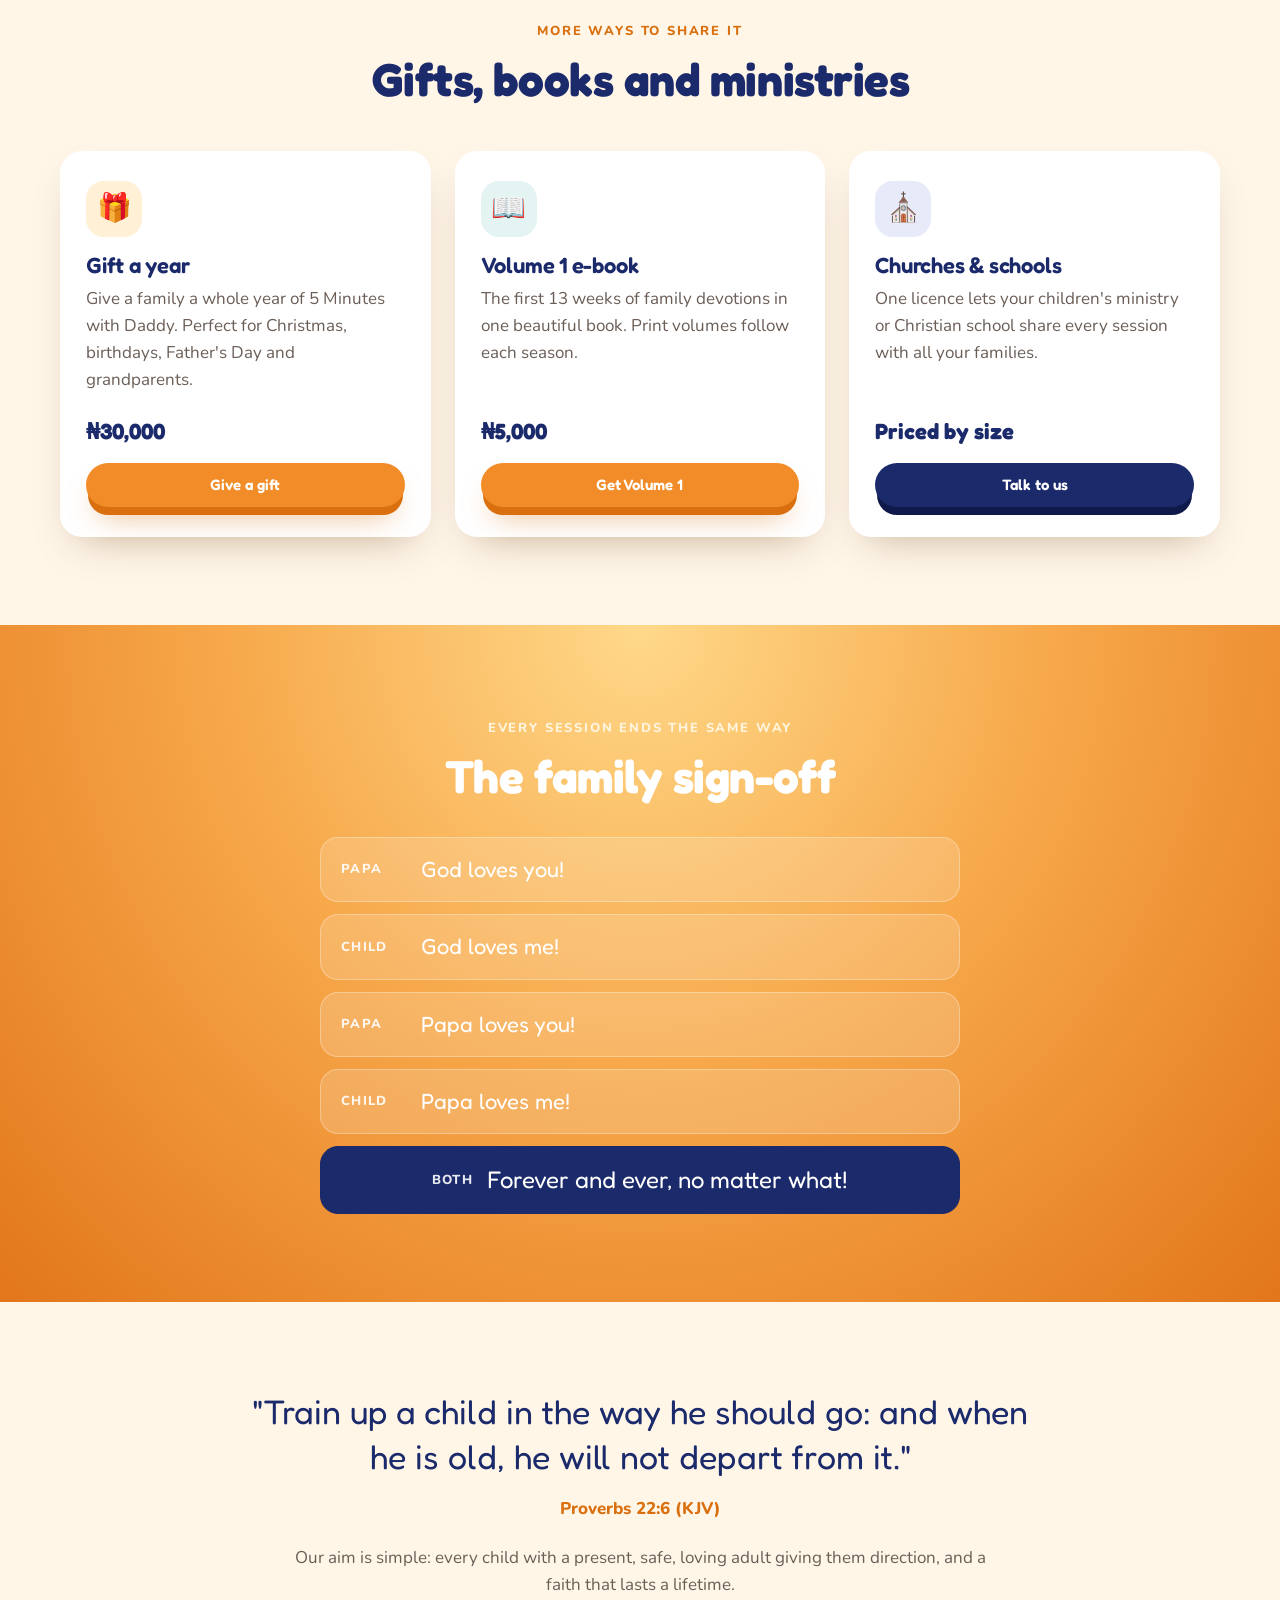
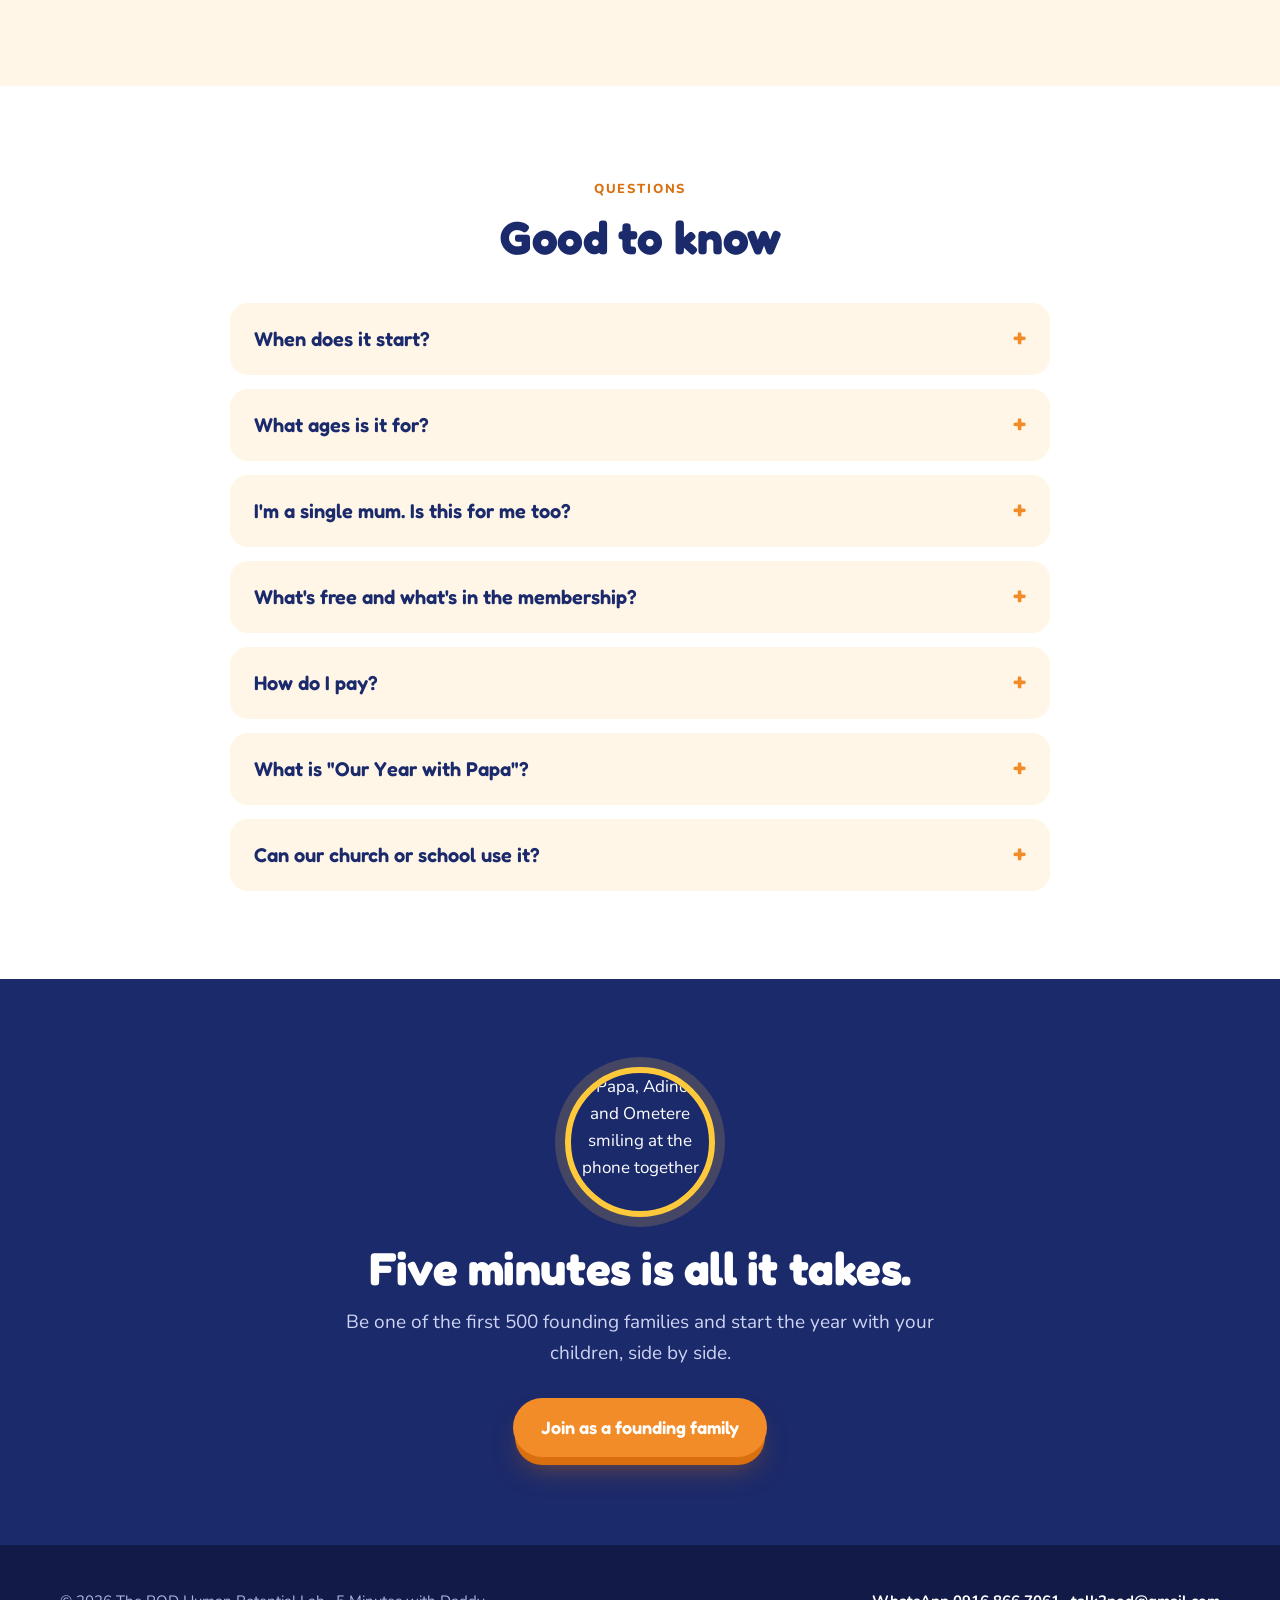
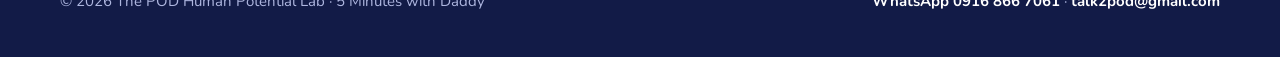
==== commit dcfe025d: "5MWD: founding family counter + live Selar links for monthly/yearly/founding Co-Authored-By: Claude " ====
--- a/daddy/index.html
+++ b/daddy/index.html
@@ -147,6 +147,13 @@
   .plan .btn{width:100%}
   .plan .save{display:inline-block;margin-top:8px;background:#E6F5F4;color:var(--teal);font-weight:800;font-size:13px;padding:4px 10px;border-radius:999px}
   .seats{margin-top:10px;font-size:14px;font-weight:700;color:var(--teal)}
+  .counter{margin:0 0 18px}
+  .counter .bar{height:12px;background:#E6F5F4;border-radius:999px;overflow:hidden}
+  .counter .fill{height:100%;width:0;background:linear-gradient(90deg,var(--teal),var(--yellow));border-radius:999px;transition:width 1.2s ease}
+  .counter .left{display:flex;justify-content:space-between;margin-top:8px;font-size:14px;font-weight:800;color:var(--navy)}
+  .counter .left span:last-child{color:var(--teal)}
+  .plan.founding.full{opacity:.92}
+  .plan.founding.full .btn{background:var(--muted);pointer-events:none}
   @media(max-width:900px){.plans{grid-template-columns:1fr;max-width:440px;margin-inline:auto}.plan.best{transform:none}}
 
   /* Extras */
@@ -357,6 +364,10 @@
           <div class="price" data-ngn="₦20,000" data-usd="$30">₦20,000</div>
           <div class="per">for the first year</div>
           <p class="note">Our thank-you to the first 500 families who believe in this before launch. Everything in Yearly, including the <em>Our Year with Papa</em> keepsake cover.</p>
+          <div class="counter" id="foundingCounter" aria-live="polite">
+            <div class="bar"><div class="fill"></div></div>
+            <div class="left"><span class="taken">0 families joined</span><span class="remain">500 spots left</span></div>
+          </div>
           <a class="btn btn-navy" data-link="founding" href="#">Become a founding family</a>
           <div class="seats">Limited to the first 500 families</div>
         </div>
@@ -437,12 +448,12 @@
   </section>
 
   <!-- FINAL CTA -->
-  <section class="final">
+  <section class="final" id="finalCta">
     <div class="wrap">
       <img class="avatar" loading="lazy" src="https://storage.orshot.com/cloud/w-16803/renders/brand_assets/5mwd_MASTER_channel_avatar_v2png-GdUm8lexuv5.png" alt="Papa, Adinoyi and Ometere smiling at the phone together">
       <h2>Five minutes is all it takes.</h2>
-      <p>Be one of the first 500 founding families and start the year with your children, side by side.</p>
-      <a class="btn btn-primary" href="#join">Join as a founding family</a>
+      <p class="final-copy">Be one of the first 500 founding families and start the year with your children, side by side.</p>
+      <a class="btn btn-primary final-btn" href="#join">Join as a founding family</a>
     </div>
   </section>
 </main>
@@ -457,9 +468,9 @@
 <script>
   // ===== Payment links: paste each Selar product link here once it is created =====
   const LINKS = {
-    monthly:  "https://selar.com/m/THEPOD",
-    yearly:   "https://selar.com/m/THEPOD",
-    founding: "https://selar.com/m/THEPOD",
+    monthly:  "https://selar.com/5mwd-monthly",
+    yearly:   "https://selar.com/5mwd-yearly",
+    founding: "https://selar.com/5mwd-founding",
     gift:     "https://selar.com/m/THEPOD",
     volume1:  "https://selar.com/m/THEPOD",
     licence:  "https://wa.me/2349168667061?text=" + encodeURIComponent("Hello! I'd like to know about a 5 Minutes with Daddy licence for our church/school.")
@@ -468,6 +479,33 @@
     const url = LINKS[a.dataset.link];
     if (url) { a.href = url; a.target = "_blank"; a.rel = "noopener"; }
   });
+
+  // ===== Founding Family counter =====
+  // Update FOUNDING_SOLD with the number of Founding Family sales shown in Selar.
+  // At FOUNDING_LIMIT the offer closes on this page automatically.
+  const FOUNDING_SOLD  = 0;
+  const FOUNDING_LIMIT = 500;
+  (function(){
+    const sold = Math.max(0, Math.min(FOUNDING_SOLD, FOUNDING_LIMIT));
+    const left = FOUNDING_LIMIT - sold;
+    const box  = document.getElementById("foundingCounter");
+    box.querySelector(".taken").textContent  = sold === 1 ? "1 family joined" : sold.toLocaleString() + " families joined";
+    box.querySelector(".remain").textContent = left === 0 ? "All spots taken" : (left === 1 ? "1 spot left" : left.toLocaleString() + " spots left");
+    const fill = box.querySelector(".fill");
+    requestAnimationFrame(() => setTimeout(() => { fill.style.width = Math.max(sold ? 3 : 0, sold / FOUNDING_LIMIT * 100) + "%"; }, 300));
+    if (left === 0) {
+      const plan = box.closest(".plan");
+      plan.classList.add("full");
+      plan.querySelector(".ribbon").textContent = "All 500 spots taken";
+      const btn = plan.querySelector(".btn");
+      btn.textContent = "Founding spots are full";
+      btn.removeAttribute("href"); btn.removeAttribute("data-link");
+      plan.querySelector(".seats").textContent = "Thank you, founding families! Yearly is still open.";
+      document.querySelectorAll('a[href="#join"]').forEach(a => { a.textContent = "Join 5 Minutes with Daddy"; });
+      const fc = document.querySelector("#finalCta .final-copy");
+      if (fc) fc.textContent = "Our 500 founding families are in. Join them and start the year with your children, side by side.";
+    }
+  })();
 
   // Currency toggle
   const buttons = document.querySelectorAll(".toggle button");
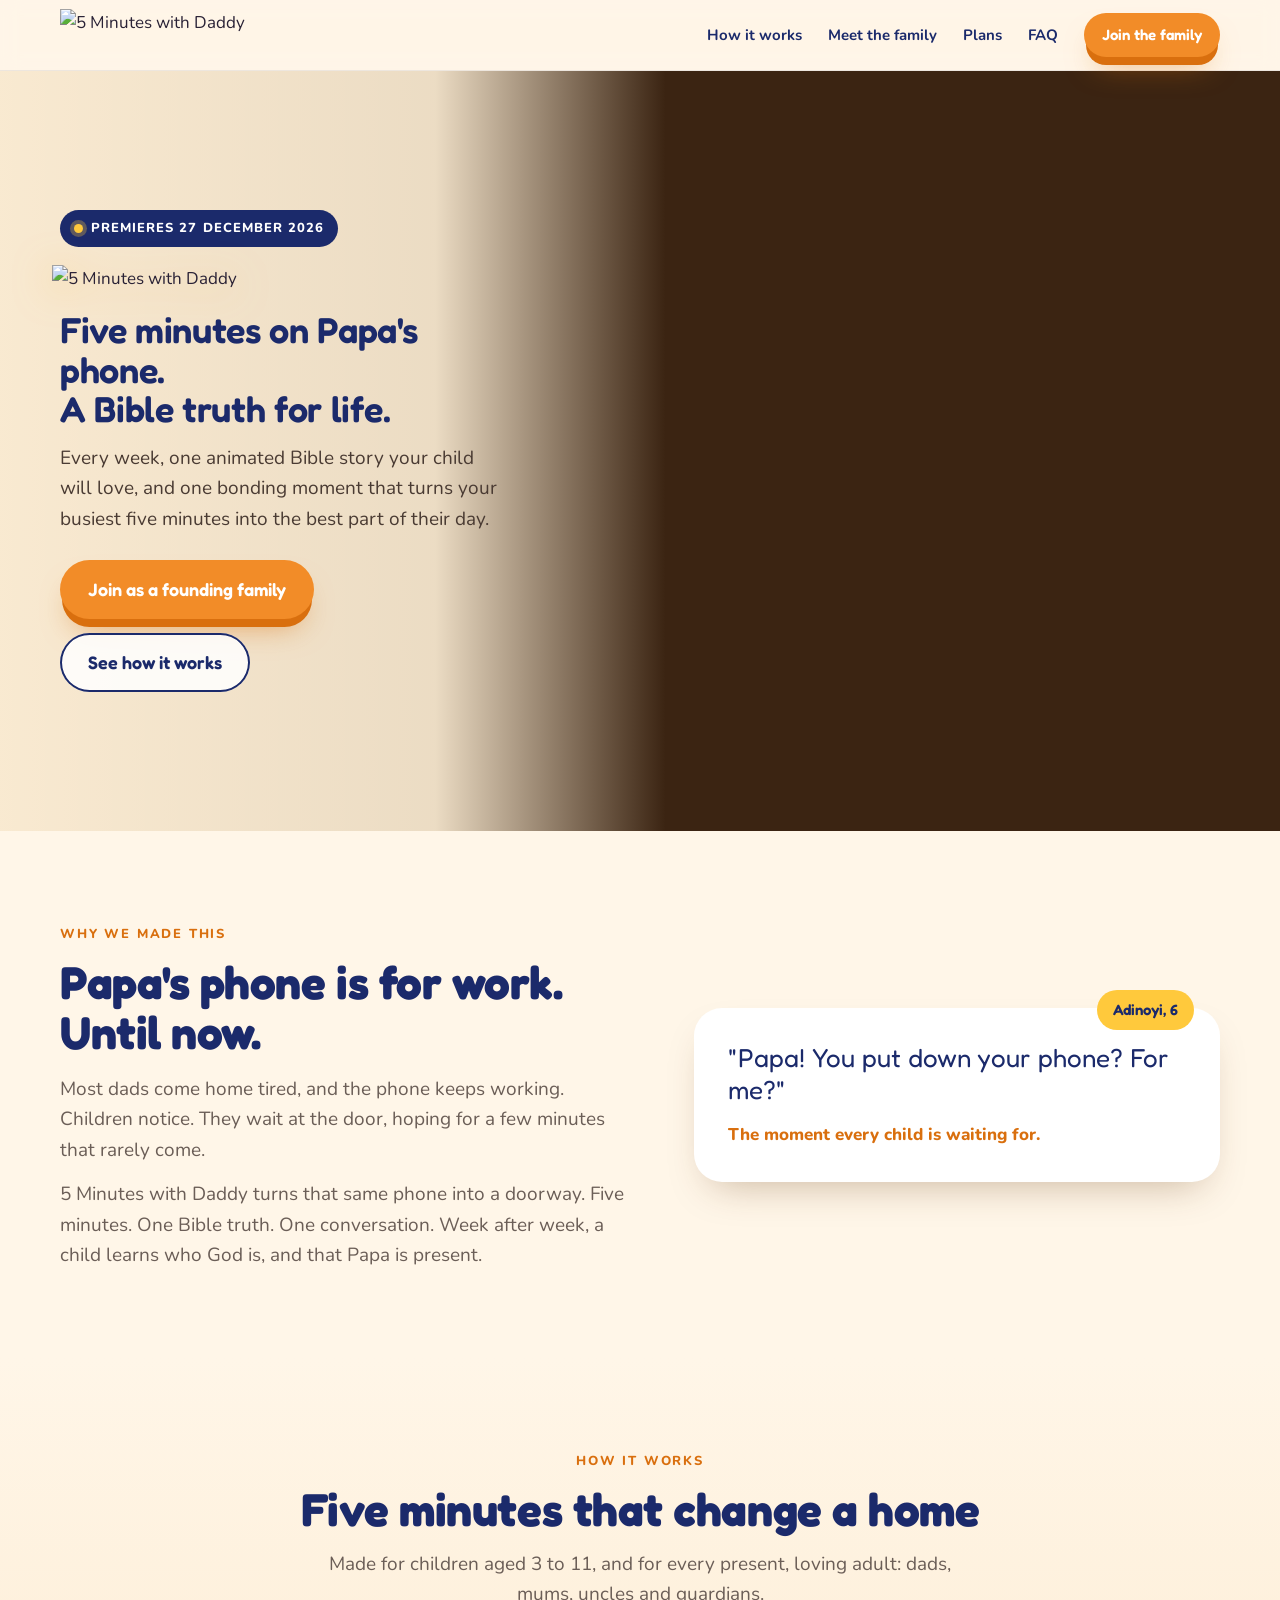
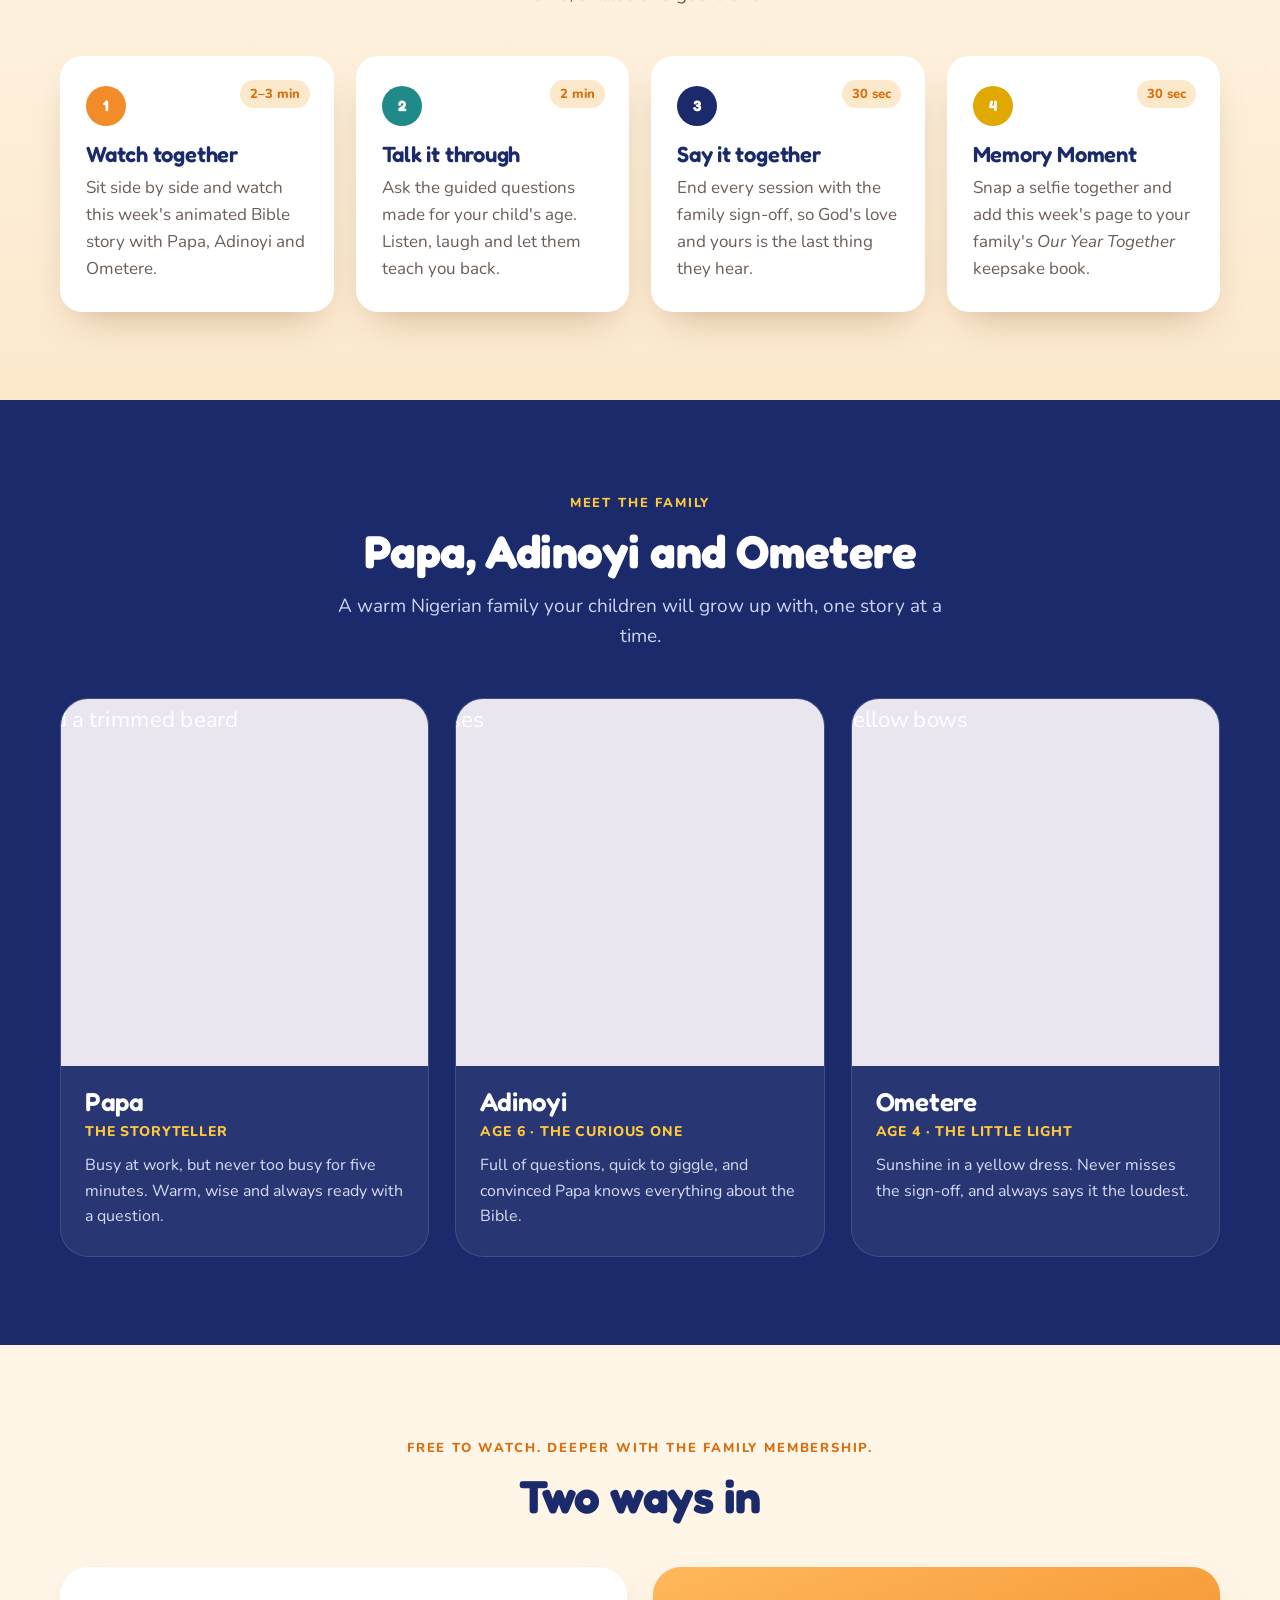
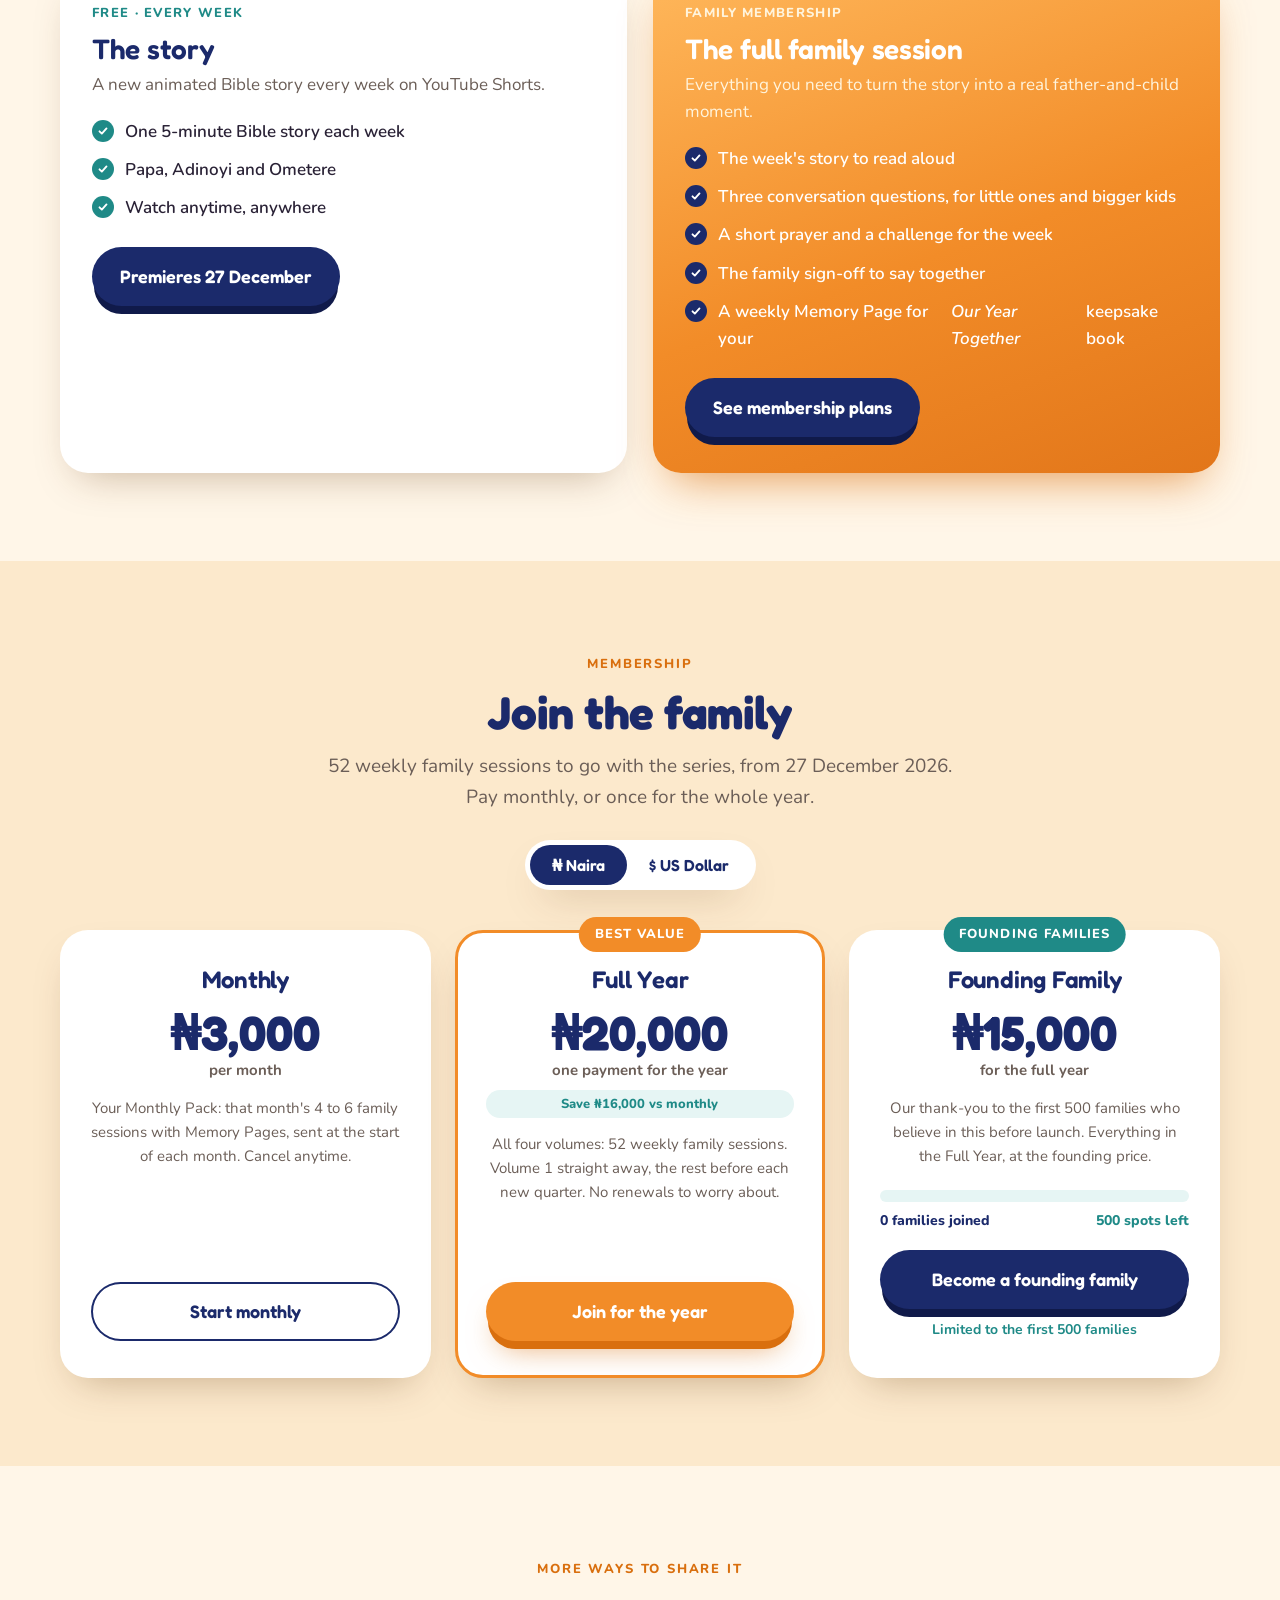
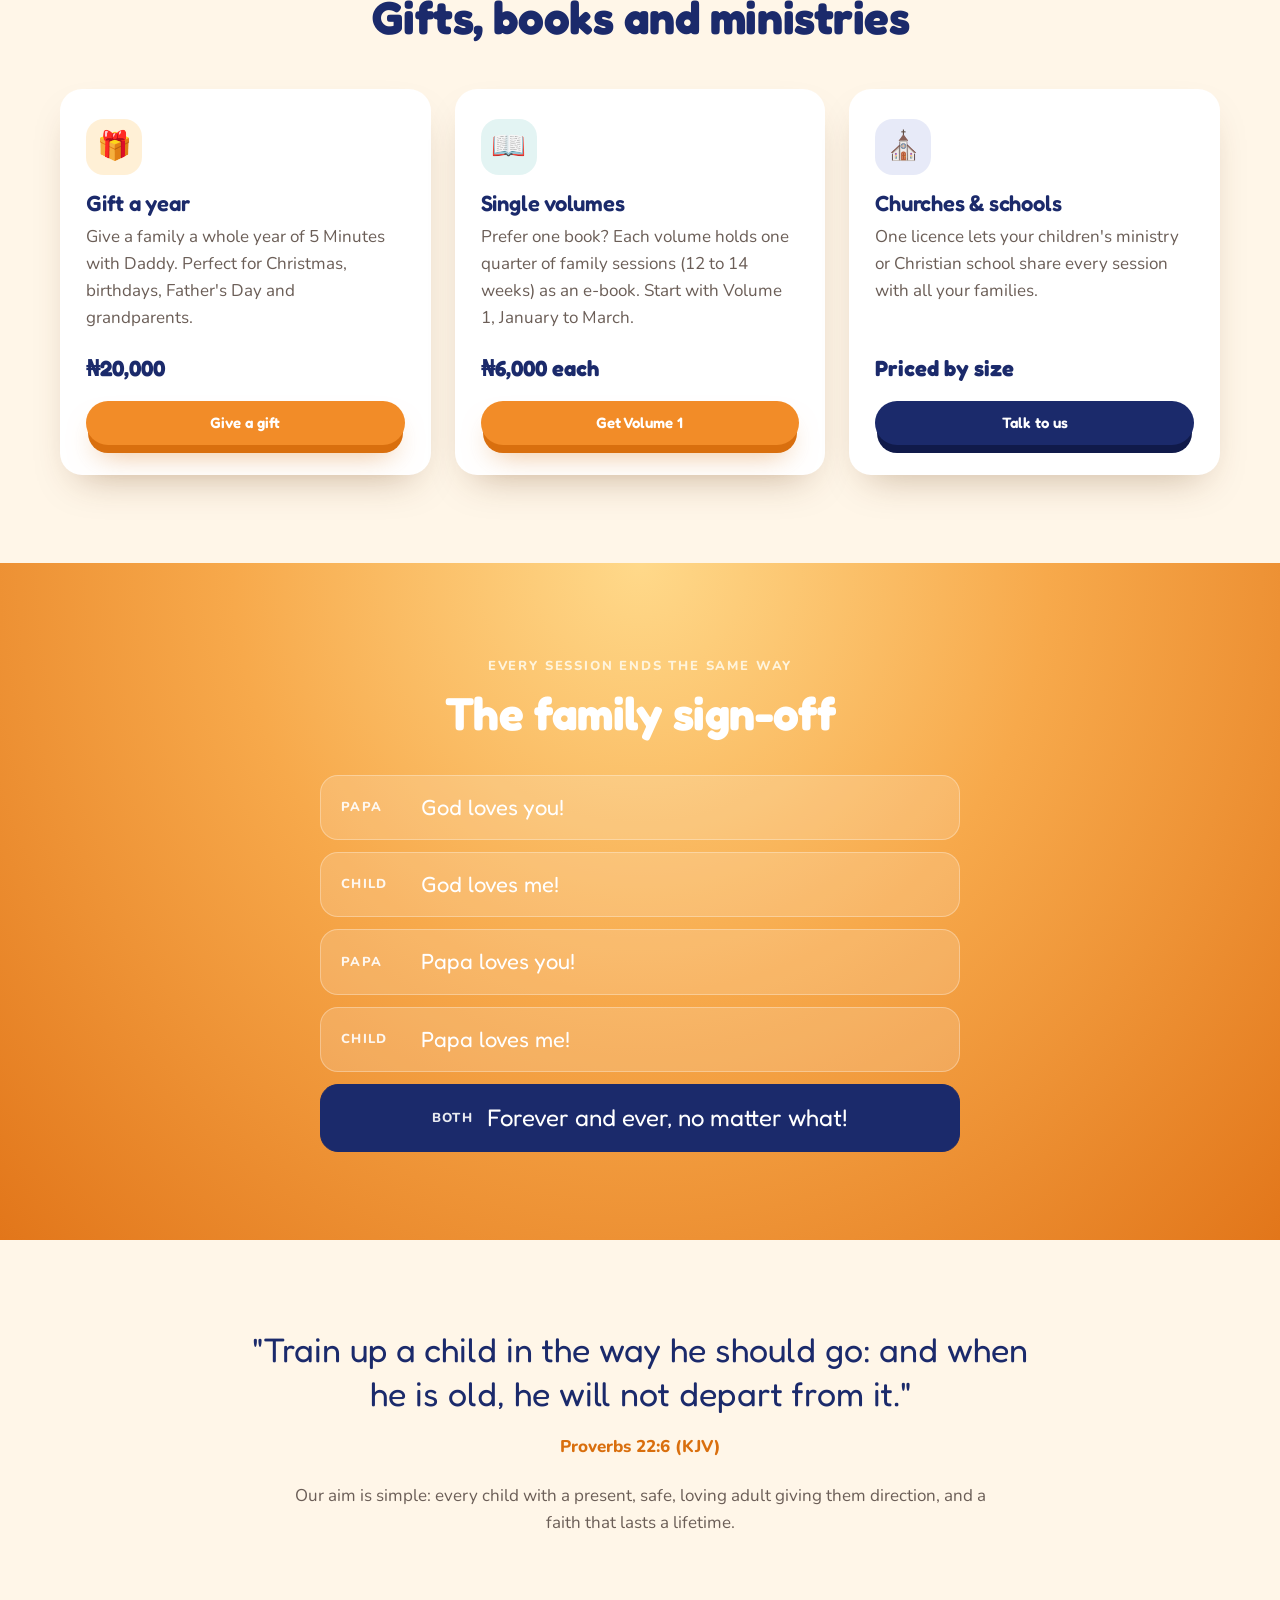
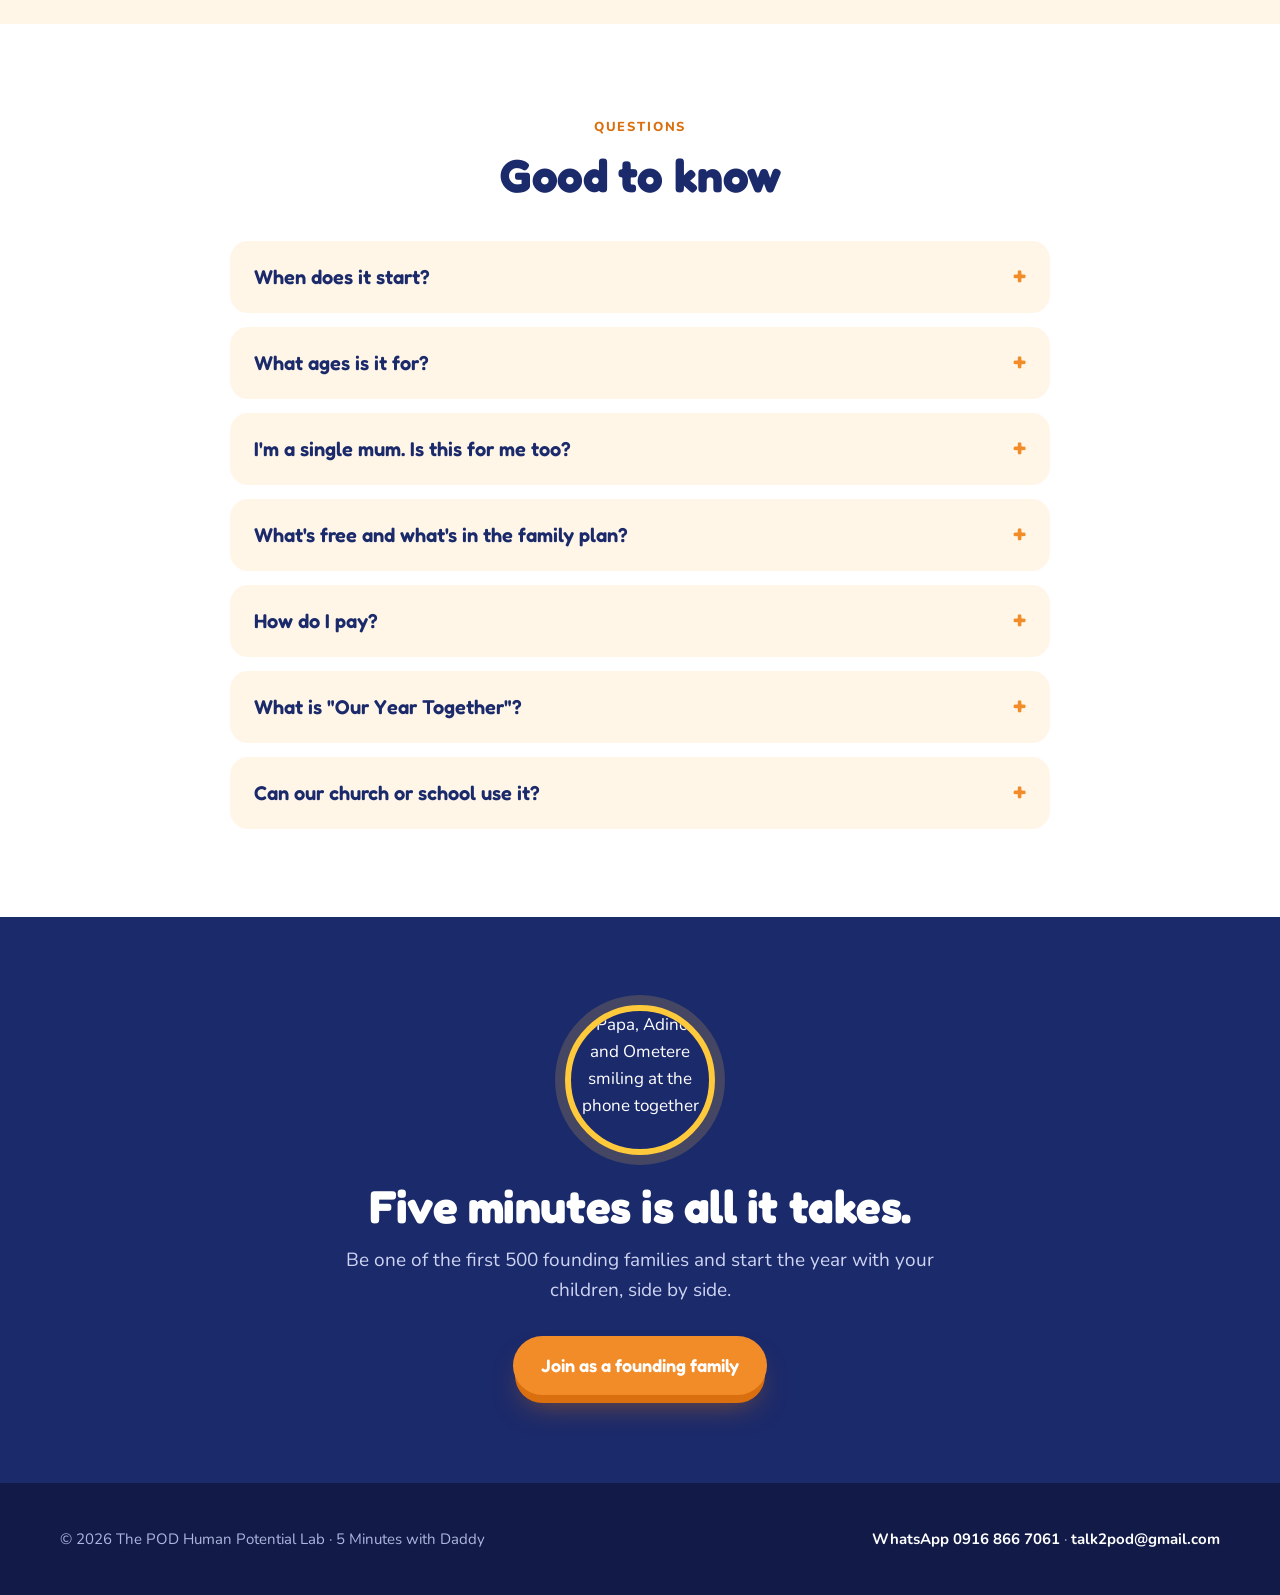
==== commit 8a743384: "5MWD: new pricing (Monthly ₦3k, Full Year ₦20k, Founding ₦15k, Gift ₦20k, volumes ₦6k); Our Year Tog" ====
--- a/daddy/index.html
+++ b/daddy/index.html
@@ -268,7 +268,7 @@
         <div class="step reveal"><span class="time">2–3 min</span><div class="num">1</div><h3>Watch together</h3><p>Sit side by side and watch this week's animated Bible story with Papa, Adinoyi and Ometere.</p></div>
         <div class="step reveal"><span class="time">2 min</span><div class="num">2</div><h3>Talk it through</h3><p>Ask the guided questions made for your child's age. Listen, laugh and let them teach you back.</p></div>
         <div class="step reveal"><span class="time">30 sec</span><div class="num">3</div><h3>Say it together</h3><p>End every session with the family sign-off, so God's love and yours is the last thing they hear.</p></div>
-        <div class="step reveal"><span class="time">30 sec</span><div class="num">4</div><h3>Memory Moment</h3><p>Snap a selfie together and add this week's page to your family's <em>Our Year with Papa</em> keepsake book.</p></div>
+        <div class="step reveal"><span class="time">30 sec</span><div class="num">4</div><h3>Memory Moment</h3><p>Snap a selfie together and add this week's page to your family's <em>Our Year Together</em> keepsake book.</p></div>
       </div>
     </div>
   </section>
@@ -318,12 +318,11 @@
           <h3>The full family session</h3>
           <p style="color:#fff4dc">Everything you need to turn the story into a real father-and-child moment.</p>
           <ul>
-            <li>The week's devotional entry</li>
-            <li>Papa's conversation questions, by age</li>
-            <li>An audio version for bedtime or the car</li>
-            <li>A printable activity or colouring page</li>
+            <li>The week's story to read aloud</li>
+            <li>Three conversation questions, for little ones and bigger kids</li>
+            <li>A short prayer and a challenge for the week</li>
             <li>The family sign-off to say together</li>
-            <li>A weekly Memory Page for your <em>Our Year with Papa</em> keepsake book</li>
+            <li>A weekly Memory Page for your <em>Our Year Together</em> keepsake book</li>
           </ul>
           <a class="btn btn-navy" href="#join">See membership plans</a>
         </div>
@@ -336,7 +335,7 @@
     <div class="wrap center">
       <span class="eyebrow">Membership</span>
       <h2>Join the family</h2>
-      <p class="lead" style="margin-top:14px">52 weekly family sessions, released one week at a time from 27 December 2026.</p>
+      <p class="lead" style="margin-top:14px">52 weekly family sessions to go with the series, from 27 December 2026. Pay monthly, or once for the whole year.</p>
       <div class="toggle" role="tablist" aria-label="Currency">
         <button class="on" data-cur="ngn" role="tab" aria-selected="true">₦ Naira</button>
         <button data-cur="usd" role="tab" aria-selected="false">$ US Dollar</button>
@@ -346,24 +345,24 @@
           <h3>Monthly</h3>
           <div class="price" data-ngn="₦3,000" data-usd="$5">₦3,000</div>
           <div class="per">per month</div>
-          <p class="note">Four weekly family sessions a month. Cancel anytime.</p>
+          <p class="note">Your Monthly Pack: that month's 4 to 6 family sessions with Memory Pages, sent at the start of each month. Cancel anytime.</p>
           <a class="btn btn-ghost" data-link="monthly" href="#">Start monthly</a>
         </div>
         <div class="plan best reveal">
           <span class="ribbon">Best value</span>
-          <h3>Yearly</h3>
-          <div class="price" data-ngn="₦30,000" data-usd="$45">₦30,000</div>
-          <div class="per">per year</div>
-          <span class="save">2 months free</span>
-          <p class="note">All 52 weekly family sessions for a full year. One payment, no renewals to worry about. Includes the <em>Our Year with Papa</em> keepsake cover.</p>
+          <h3>Full Year</h3>
+          <div class="price" data-ngn="₦20,000" data-usd="$30">₦20,000</div>
+          <div class="per">one payment for the year</div>
+          <span class="save" data-ngn="Save ₦16,000 vs monthly" data-usd="Save $30 vs monthly">Save ₦16,000 vs monthly</span>
+          <p class="note">All four volumes: 52 weekly family sessions. Volume 1 straight away, the rest before each new quarter. No renewals to worry about.</p>
           <a class="btn btn-primary" data-link="yearly" href="#">Join for the year</a>
         </div>
         <div class="plan founding reveal">
           <span class="ribbon">Founding families</span>
           <h3>Founding Family</h3>
-          <div class="price" data-ngn="₦20,000" data-usd="$30">₦20,000</div>
-          <div class="per">for the first year</div>
-          <p class="note">Our thank-you to the first 500 families who believe in this before launch. Everything in Yearly, including the <em>Our Year with Papa</em> keepsake cover.</p>
+          <div class="price" data-ngn="₦15,000" data-usd="$25">₦15,000</div>
+          <div class="per">for the full year</div>
+          <p class="note">Our thank-you to the first 500 families who believe in this before launch. Everything in the Full Year, at the founding price.</p>
           <div class="counter" id="foundingCounter" aria-live="polite">
             <div class="bar"><div class="fill"></div></div>
             <div class="left"><span class="taken">0 families joined</span><span class="remain">500 spots left</span></div>
@@ -385,14 +384,14 @@
           <div class="icon" aria-hidden="true">🎁</div>
           <h3>Gift a year</h3>
           <p>Give a family a whole year of 5 Minutes with Daddy. Perfect for Christmas, birthdays, Father's Day and grandparents.</p>
-          <div class="price-sm" data-ngn="₦30,000" data-usd="$45">₦30,000</div>
+          <div class="price-sm" data-ngn="₦20,000" data-usd="$30">₦20,000</div>
           <a class="btn btn-primary btn-sm" data-link="gift" href="#">Give a gift</a>
         </div>
         <div class="extra reveal">
           <div class="icon" aria-hidden="true">📖</div>
-          <h3>Volume 1 e-book</h3>
-          <p>The first 13 weeks of family devotions in one beautiful book. Print volumes follow each season.</p>
-          <div class="price-sm" data-ngn="₦5,000" data-usd="$8">₦5,000</div>
+          <h3>Single volumes</h3>
+          <p>Prefer one book? Each volume holds one quarter of family sessions (12 to 14 weeks) as an e-book. Start with Volume 1, January to March.</p>
+          <div class="price-sm" data-ngn="₦6,000 each" data-usd="$10 each">₦6,000 each</div>
           <a class="btn btn-primary btn-sm" data-link="volume1" href="#">Get Volume 1</a>
         </div>
         <div class="extra reveal">
@@ -439,9 +438,9 @@
         <details><summary>When does it start?</summary><p>The series premieres on 27 December 2026, with a new story and family session every week for 52 weeks.</p></details>
         <details><summary>What ages is it for?</summary><p>Children aged 3 to 11. Each session's questions are written so younger and older children can both join in.</p></details>
         <details><summary>I'm a single mum. Is this for me too?</summary><p>Absolutely. "Papa" in the series stands for any present, loving adult: mums, uncles, grandparents and guardians all lead the session beautifully.</p></details>
-        <details><summary>What's free and what's in the membership?</summary><p>The animated stories are free on YouTube. The membership adds the full weekly family session: the devotional entry, the conversation questions, an audio version, a printable activity and the sign-off.</p></details>
-        <details><summary>How do I pay?</summary><p>Payments are processed securely by Selar in naira or US dollars. Monthly plans renew each month and can be cancelled anytime; yearly plans are a single payment.</p></details>
-        <details><summary>What is "Our Year with Papa"?</summary><p>Every session ends with a Memory Moment: a selfie together and a printable Memory Page with the week's verse, what you talked about and what your child said. Week by week, your family builds its own keepsake book. Yearly and Founding Family members also get a beautiful cover and title page to bind it all together. Sharing photos online is always optional; your memories stay yours.</p></details>
+        <details><summary>What's free and what's in the family plan?</summary><p>The animated stories are free on YouTube. The family plan gives you the book that goes with them: each week's story to read aloud, three conversation questions, a prayer, a challenge, the sign-off and a Memory Page. Pay ₦3,000 a month for a Monthly Pack, or ₦20,000 once for all four volumes.</p></details>
+        <details><summary>How do I pay?</summary><p>Payments are processed securely by Selar in naira or US dollars. The monthly plan renews each month and can be cancelled anytime. The Full Year, Founding Family and single volumes are one-off payments.</p></details>
+        <details><summary>What is "Our Year Together"?</summary><p>Every session ends with a Memory Moment: a selfie together (only if your child is happy to) and a printable Memory Page with the week's verse, what you talked about and what your child said. Week by week, your family builds its own keepsake book. Photos stay on your own phone; your memories stay yours.</p></details>
         <details><summary>Can our church or school use it?</summary><p>Yes. We offer licences for children's ministries and Christian schools. Message us on WhatsApp or email and we'll tailor one to your size.</p></details>
       </div>
     </div>
@@ -471,13 +470,13 @@
     monthly:  "https://selar.com/5mwd-monthly",
     yearly:   "https://selar.com/5mwd-yearly",
     founding: "https://selar.com/5mwd-founding",
-    gift:     "https://selar.com/m/THEPOD",
-    volume1:  "https://selar.com/m/THEPOD",
+    gift:     "/daddy/gift",
+    volume1:  "https://selar.com/5mwd-volume1",
     licence:  "https://wa.me/2349168667061?text=" + encodeURIComponent("Hello! I'd like to know about a 5 Minutes with Daddy licence for our church/school.")
   };
   document.querySelectorAll("[data-link]").forEach(a => {
     const url = LINKS[a.dataset.link];
-    if (url) { a.href = url; a.target = "_blank"; a.rel = "noopener"; }
+    if (url) { a.href = url; if (/^https?:/.test(url)) { a.target = "_blank"; a.rel = "noopener"; } }
   });
 
   // ===== Founding Family counter =====
@@ -500,7 +499,7 @@
       const btn = plan.querySelector(".btn");
       btn.textContent = "Founding spots are full";
       btn.removeAttribute("href"); btn.removeAttribute("data-link");
-      plan.querySelector(".seats").textContent = "Thank you, founding families! Yearly is still open.";
+      plan.querySelector(".seats").textContent = "Thank you, founding families! The Full Year is still open.";
       document.querySelectorAll('a[href="#join"]').forEach(a => { a.textContent = "Join 5 Minutes with Daddy"; });
       const fc = document.querySelector("#finalCta .final-copy");
       if (fc) fc.textContent = "Our 500 founding families are in. Join them and start the year with your children, side by side.";
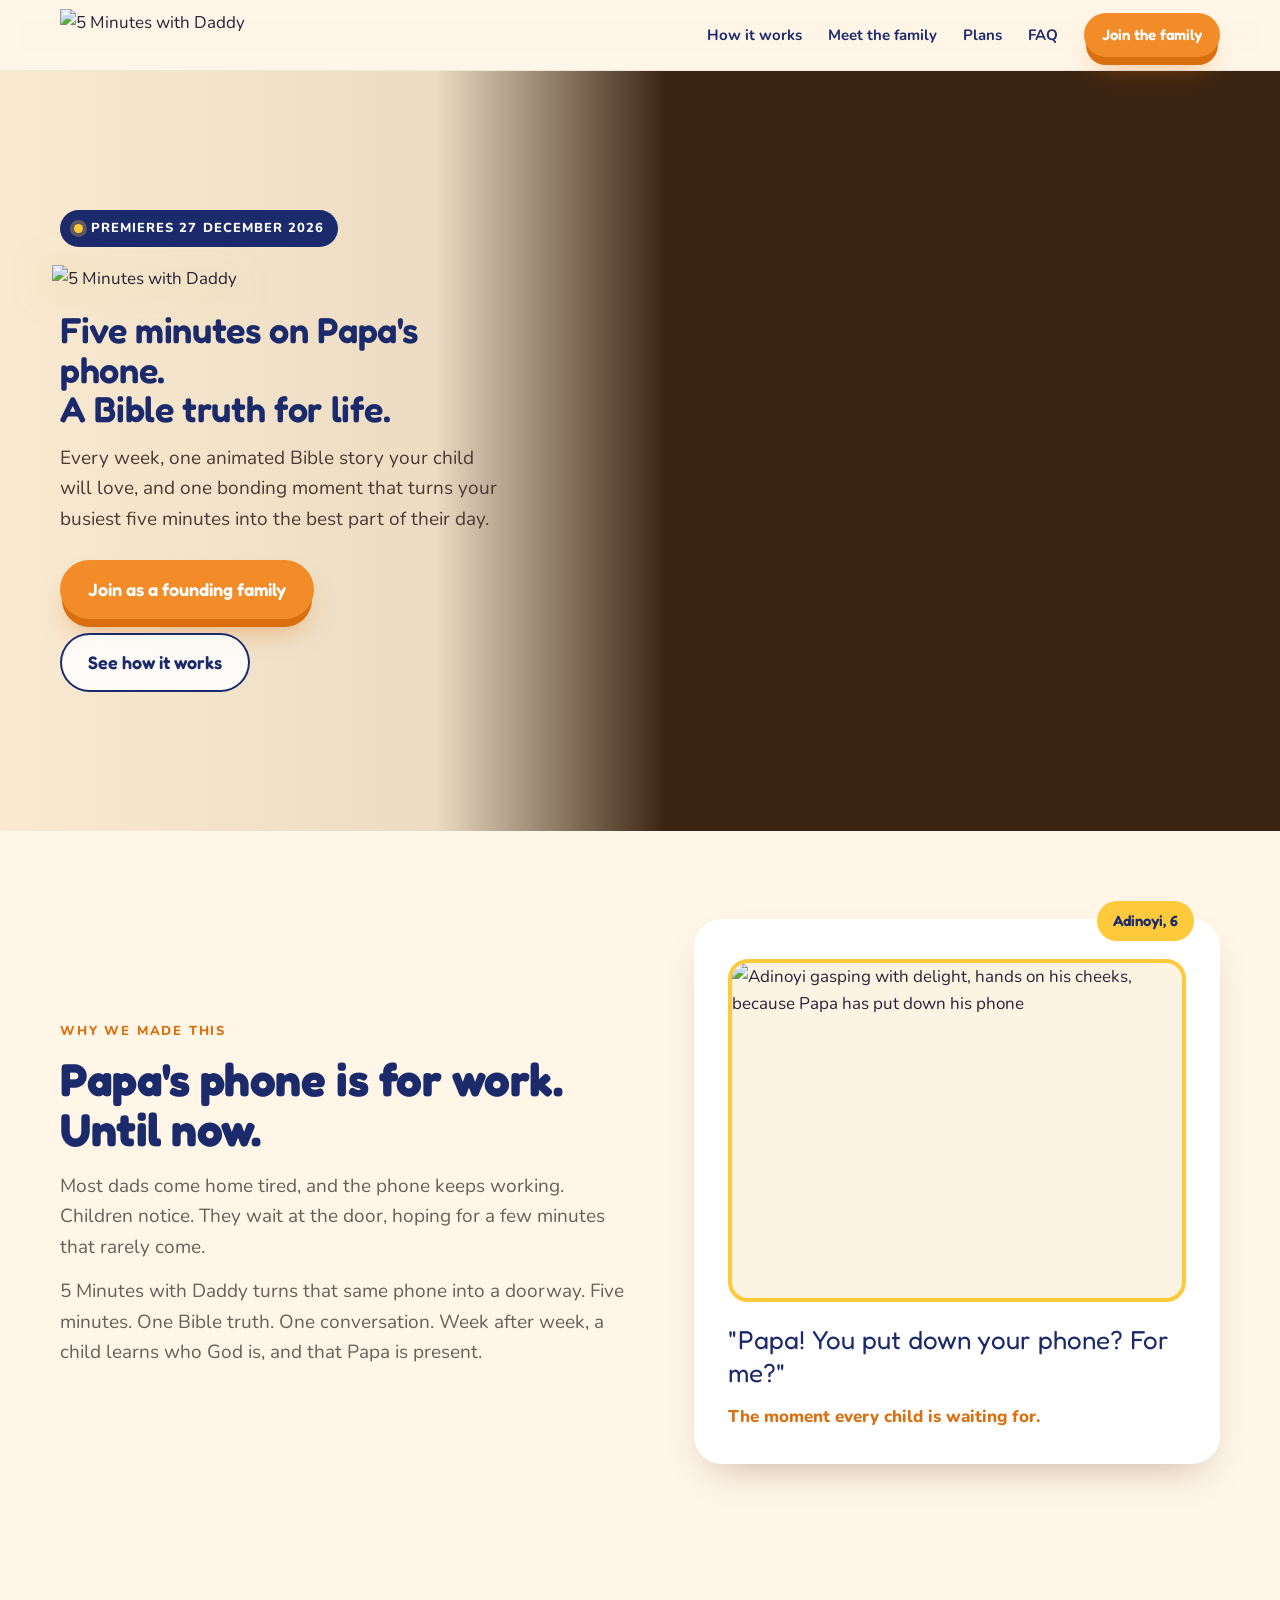
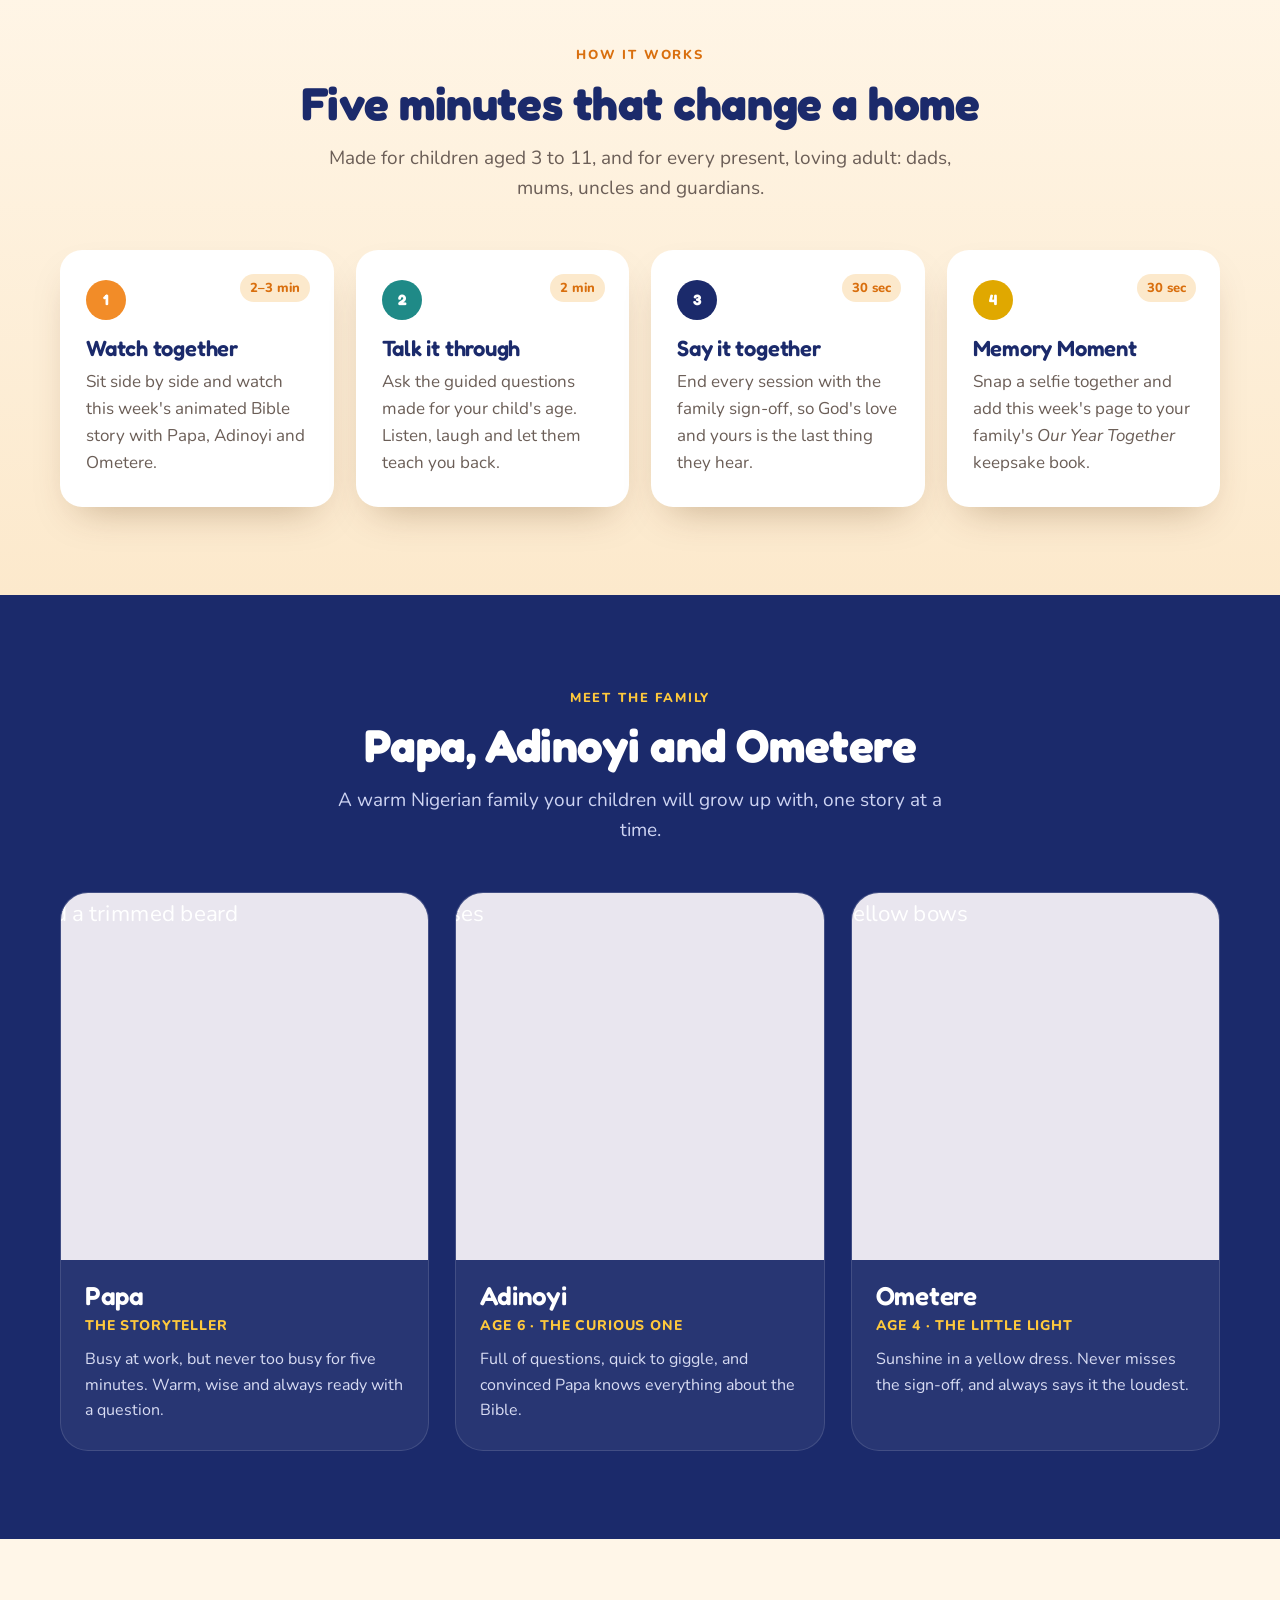
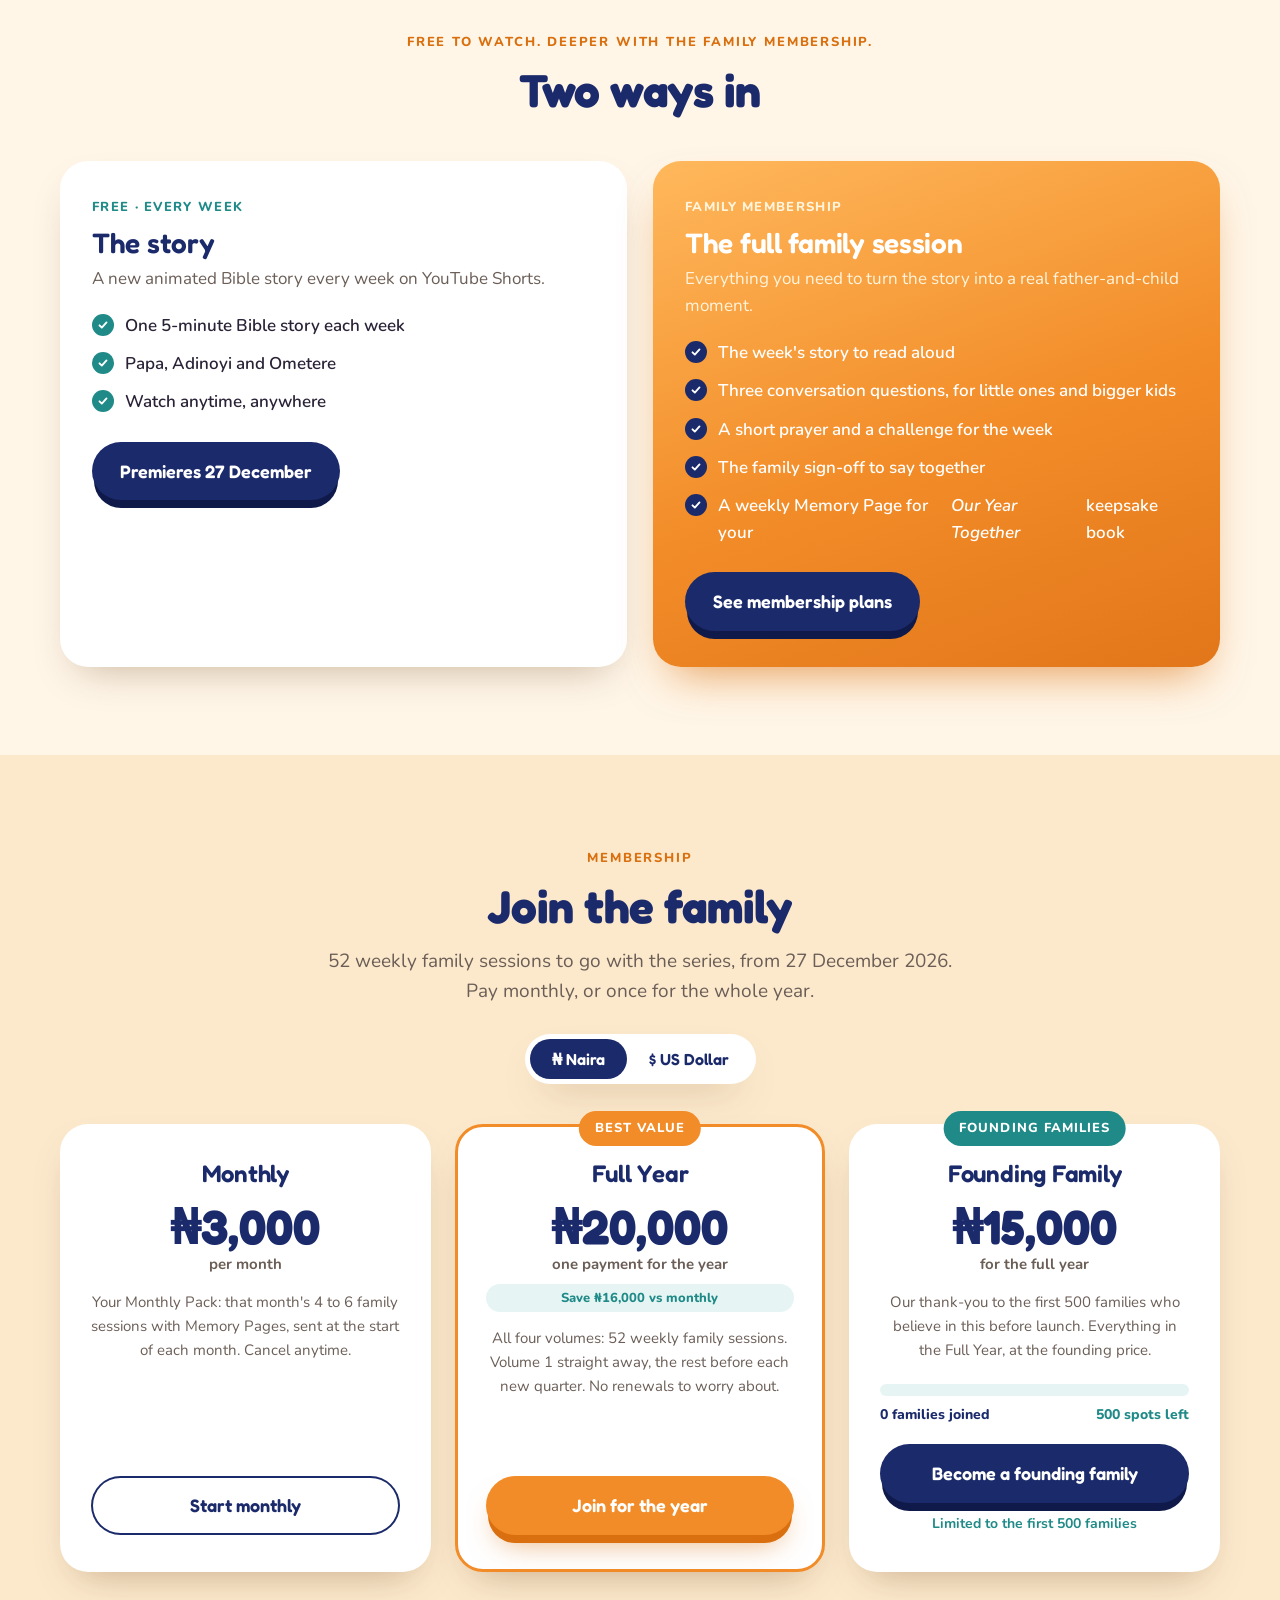
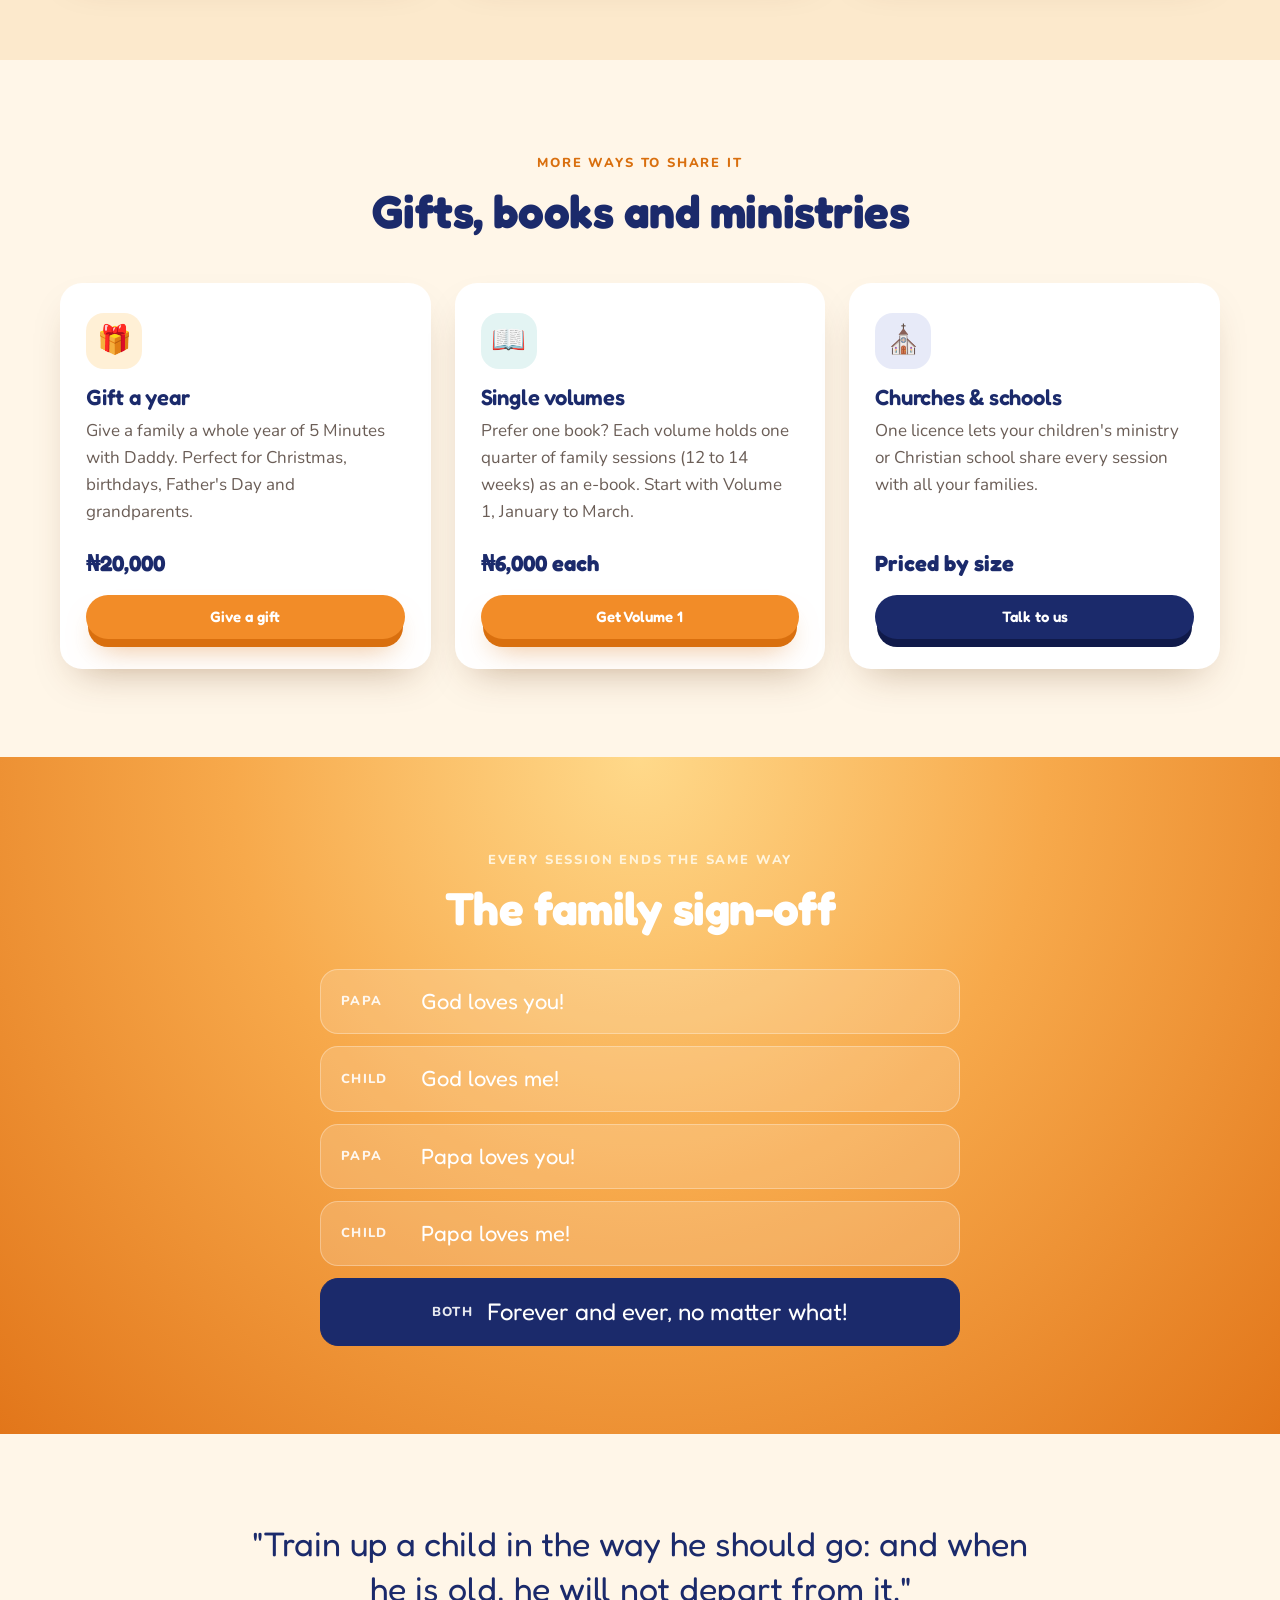
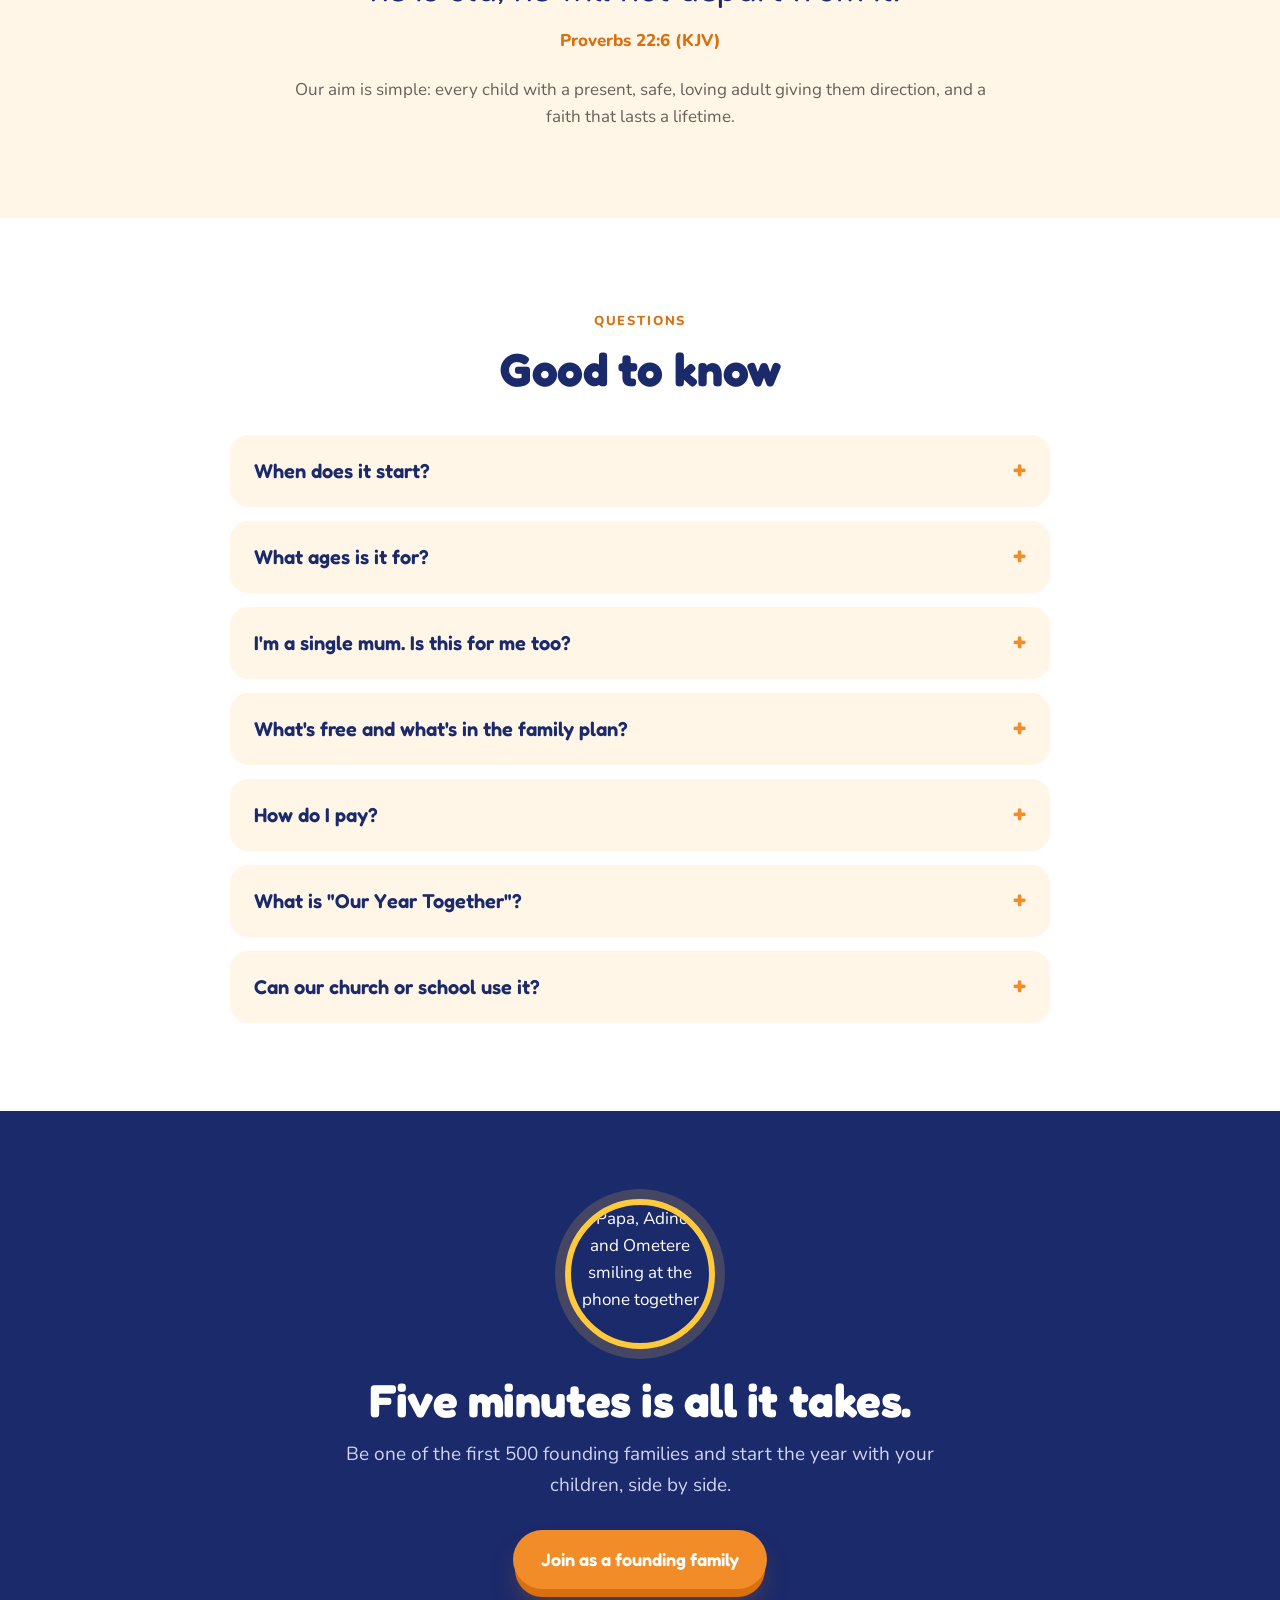
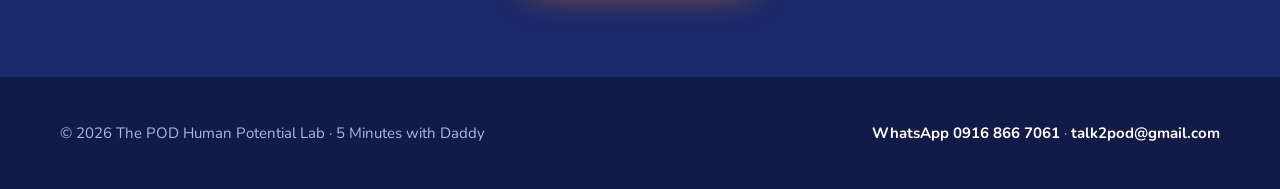
==== commit f37f0949: "5MWD: Adinoyi picture on the quote card; 'Join as a founding family' goes straight to the Founding F" ====
--- a/daddy/index.html
+++ b/daddy/index.html
@@ -35,6 +35,7 @@
   .eyebrow{display:inline-block;font-weight:800;font-size:13px;letter-spacing:.14em;text-transform:uppercase;color:var(--orange-dk);margin-bottom:12px}
   .lead{font-size:19px;color:var(--muted);max-width:640px}
   section{padding:88px 0;scroll-margin-top:70px}
+  #founding{scroll-margin-top:96px}
   .center{text-align:center}.center .lead{margin:0 auto}
 
   /* Buttons */
@@ -83,6 +84,8 @@
   .story{background:var(--cream)}
   .story-grid{display:grid;grid-template-columns:1.1fr 1fr;gap:56px;align-items:center}
   .story-card{background:#fff;border-radius:28px;padding:34px;box-shadow:var(--shadow);position:relative}
+  .story-card .kid{aspect-ratio:4/3;border-radius:20px;overflow:hidden;background:#fdf3e3;margin:6px 0 22px;border:4px solid var(--yellow)}
+  .story-card .kid img{width:100%;height:100%;object-fit:cover;object-position:center 30%;display:block}
   .story-card .q{font-family:"Fredoka";font-size:26px;color:var(--navy);line-height:1.25}
   .story-card .who{margin-top:14px;font-weight:800;color:var(--orange-dk)}
   .story-card .bubble{position:absolute;top:-18px;right:26px;background:var(--yellow);color:var(--navy);font-family:"Fredoka";font-weight:600;padding:8px 16px;border-radius:999px;font-size:15px}
@@ -234,7 +237,7 @@
         <h1>Five minutes on Papa's phone.<br>A Bible truth for life.</h1>
         <p>Every week, one animated Bible story your child will love, and one bonding moment that turns your busiest five minutes into the best part of their day.</p>
         <div class="cta-row">
-          <a class="btn btn-primary" href="#join">Join as a founding family</a>
+          <a class="btn btn-primary" href="#founding">Join as a founding family</a>
           <a class="btn btn-ghost" href="#how">See how it works</a>
         </div>
       </div>
@@ -252,6 +255,7 @@
       </div>
       <div class="story-card reveal">
         <span class="bubble">Adinoyi, 6</span>
+        <div class="kid"><img loading="lazy" src="https://storage.orshot.com/cloud/w-16803/renders/brand_assets/5mwd_adinoyi_surprised_apng-Vc0NZeTKiiy.png" alt="Adinoyi gasping with delight, hands on his cheeks, because Papa has put down his phone"></div>
         <p class="q">"Papa! You put down your phone? For me?"</p>
         <p class="who">The moment every child is waiting for.</p>
       </div>
@@ -357,7 +361,7 @@
           <p class="note">All four volumes: 52 weekly family sessions. Volume 1 straight away, the rest before each new quarter. No renewals to worry about.</p>
           <a class="btn btn-primary" data-link="yearly" href="#">Join for the year</a>
         </div>
-        <div class="plan founding reveal">
+        <div class="plan founding reveal" id="founding">
           <span class="ribbon">Founding families</span>
           <h3>Founding Family</h3>
           <div class="price" data-ngn="₦15,000" data-usd="$25">₦15,000</div>
@@ -452,7 +456,7 @@
       <img class="avatar" loading="lazy" src="https://storage.orshot.com/cloud/w-16803/renders/brand_assets/5mwd_MASTER_channel_avatar_v2png-GdUm8lexuv5.png" alt="Papa, Adinoyi and Ometere smiling at the phone together">
       <h2>Five minutes is all it takes.</h2>
       <p class="final-copy">Be one of the first 500 founding families and start the year with your children, side by side.</p>
-      <a class="btn btn-primary final-btn" href="#join">Join as a founding family</a>
+      <a class="btn btn-primary final-btn" href="#founding">Join as a founding family</a>
     </div>
   </section>
 </main>
@@ -500,7 +504,7 @@
       btn.textContent = "Founding spots are full";
       btn.removeAttribute("href"); btn.removeAttribute("data-link");
       plan.querySelector(".seats").textContent = "Thank you, founding families! The Full Year is still open.";
-      document.querySelectorAll('a[href="#join"]').forEach(a => { a.textContent = "Join 5 Minutes with Daddy"; });
+      document.querySelectorAll('a[href="#founding"]').forEach(a => { a.textContent = "Join 5 Minutes with Daddy"; a.setAttribute("href", "#join"); });
       const fc = document.querySelector("#finalCta .final-copy");
       if (fc) fc.textContent = "Our 500 founding families are in. Join them and start the year with your children, side by side.";
     }
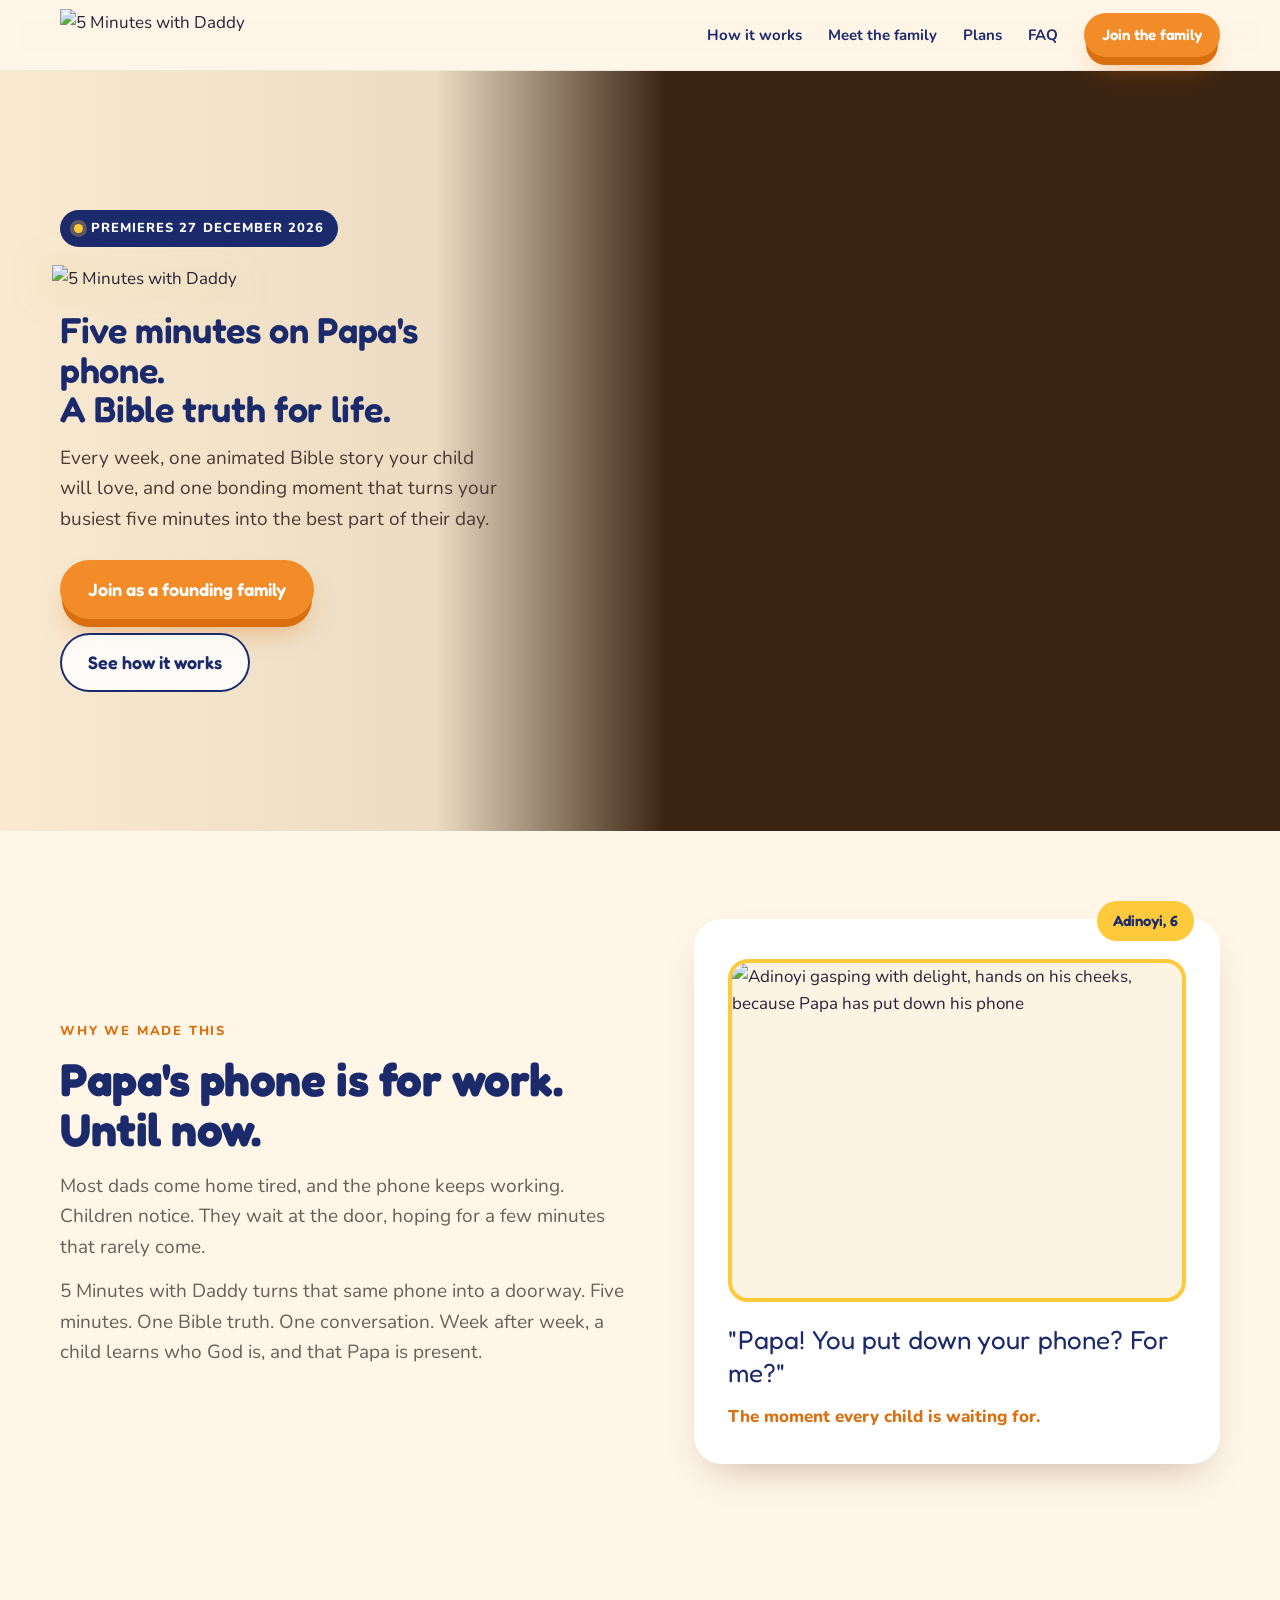
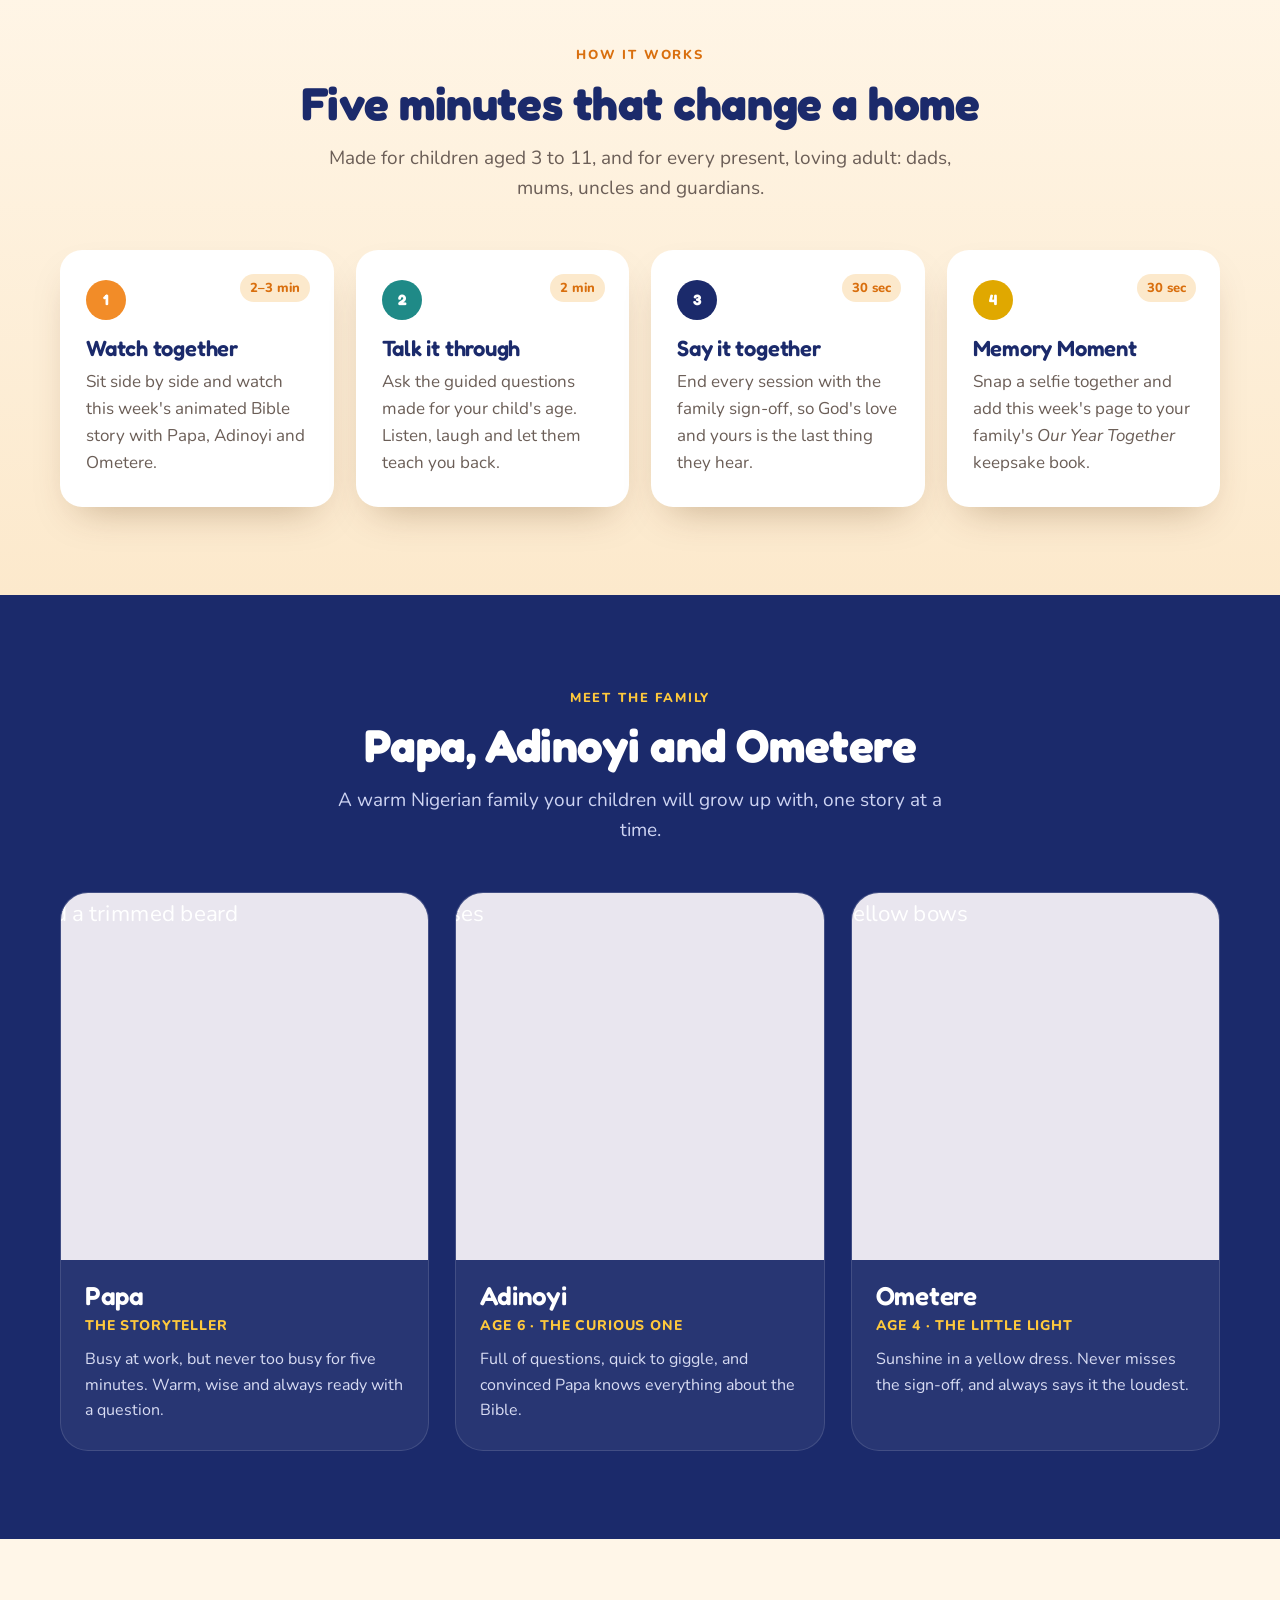
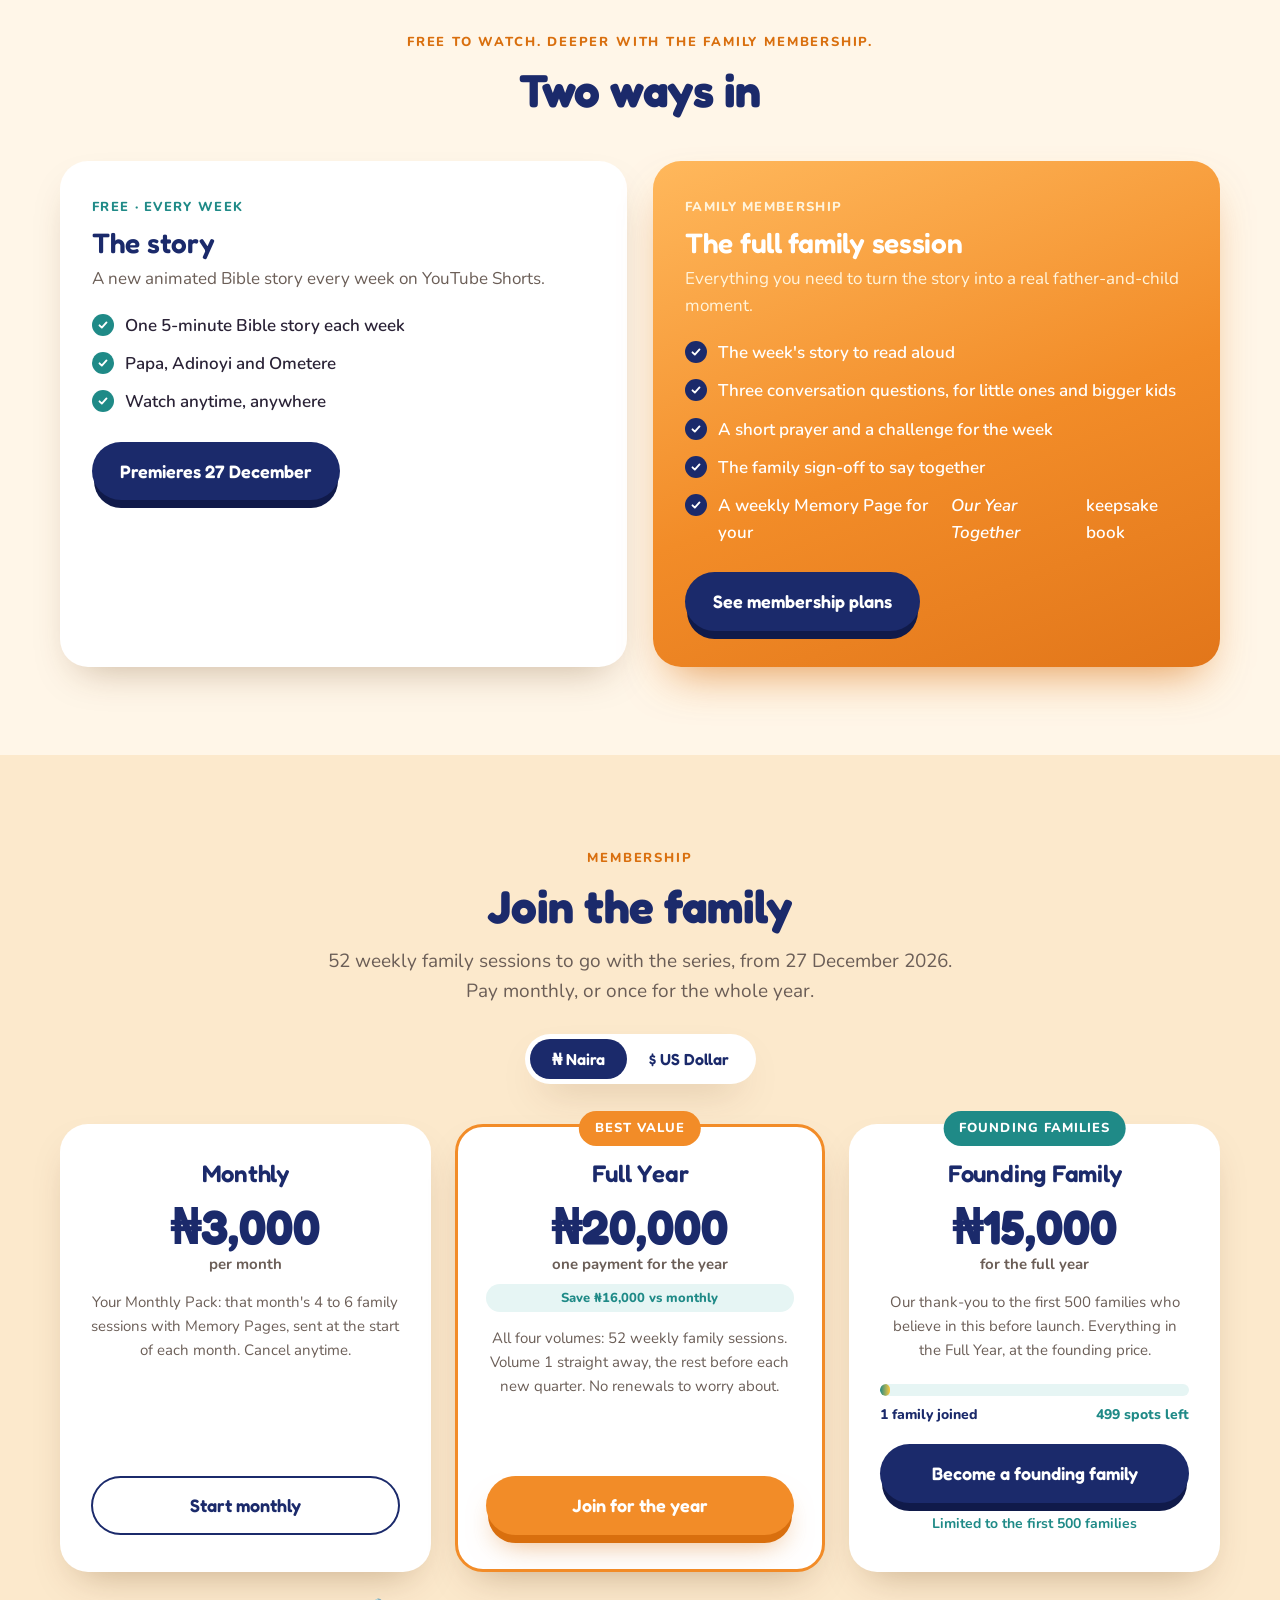
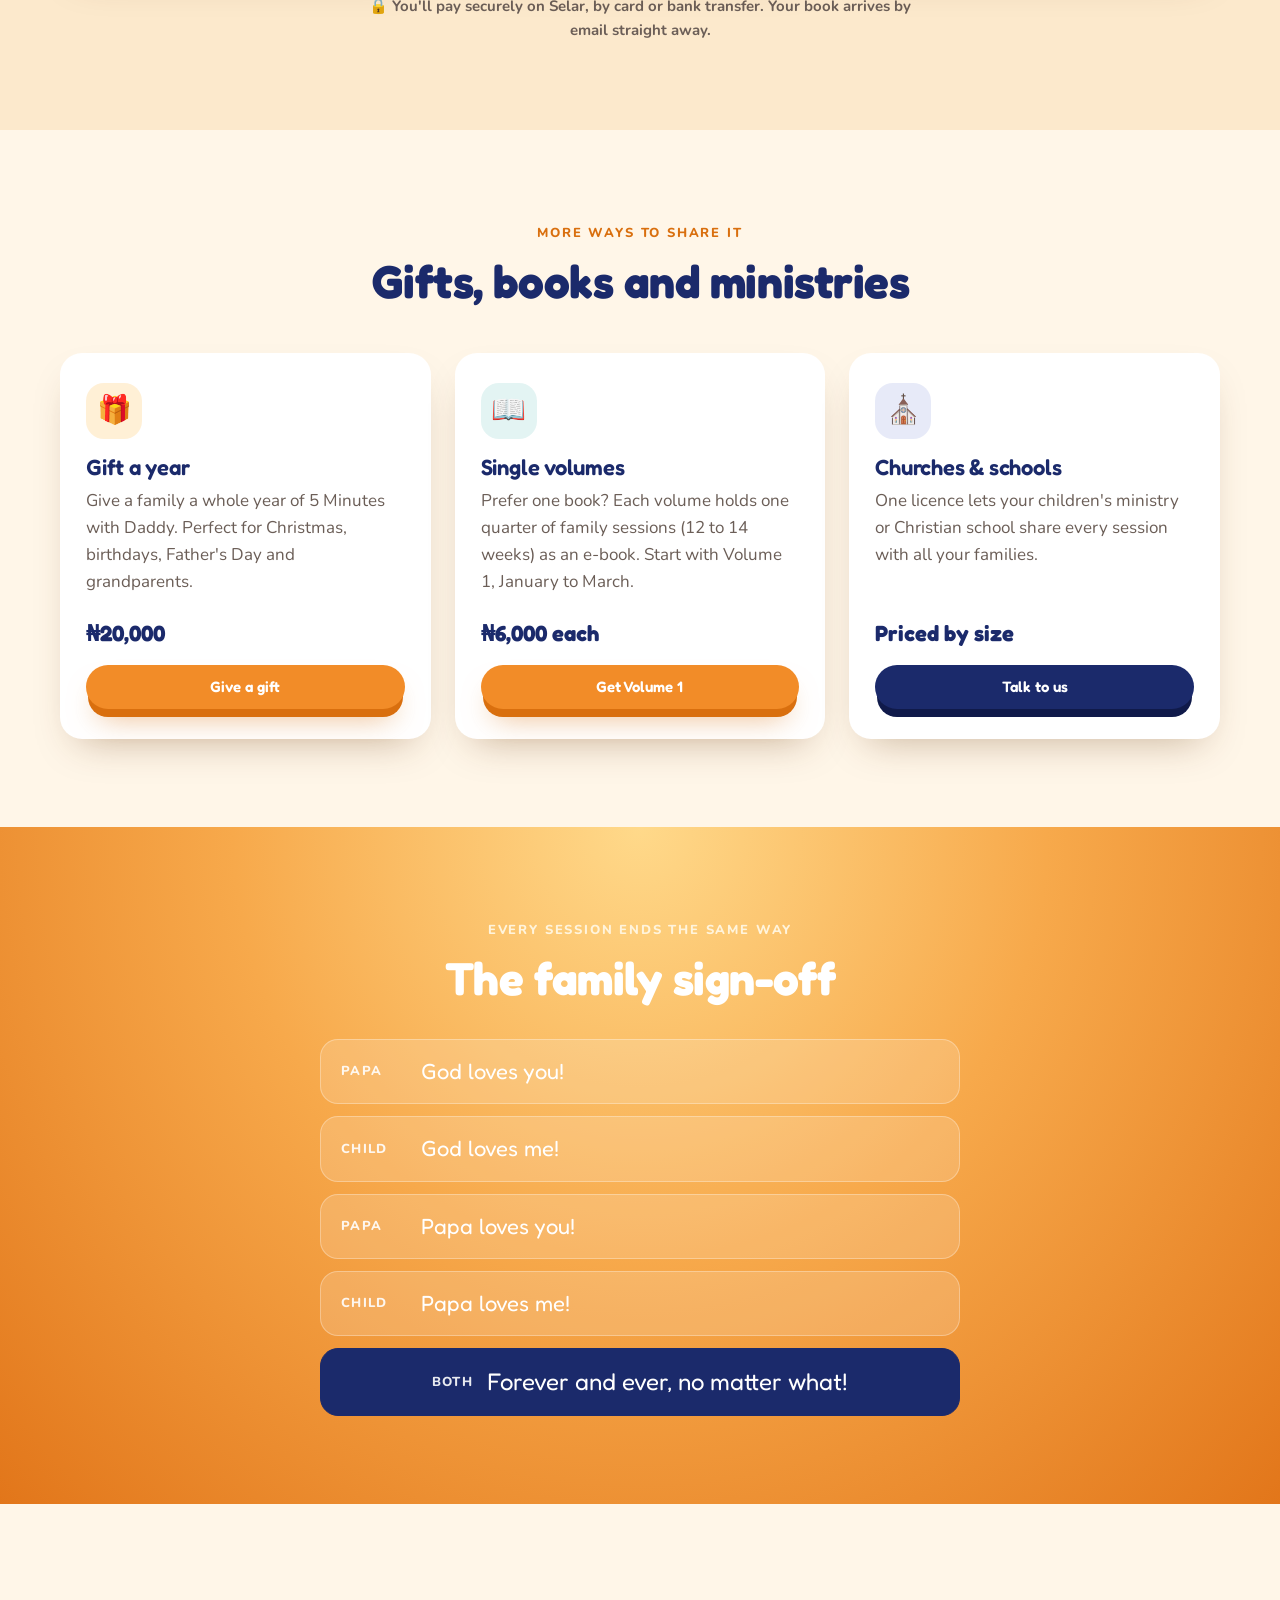
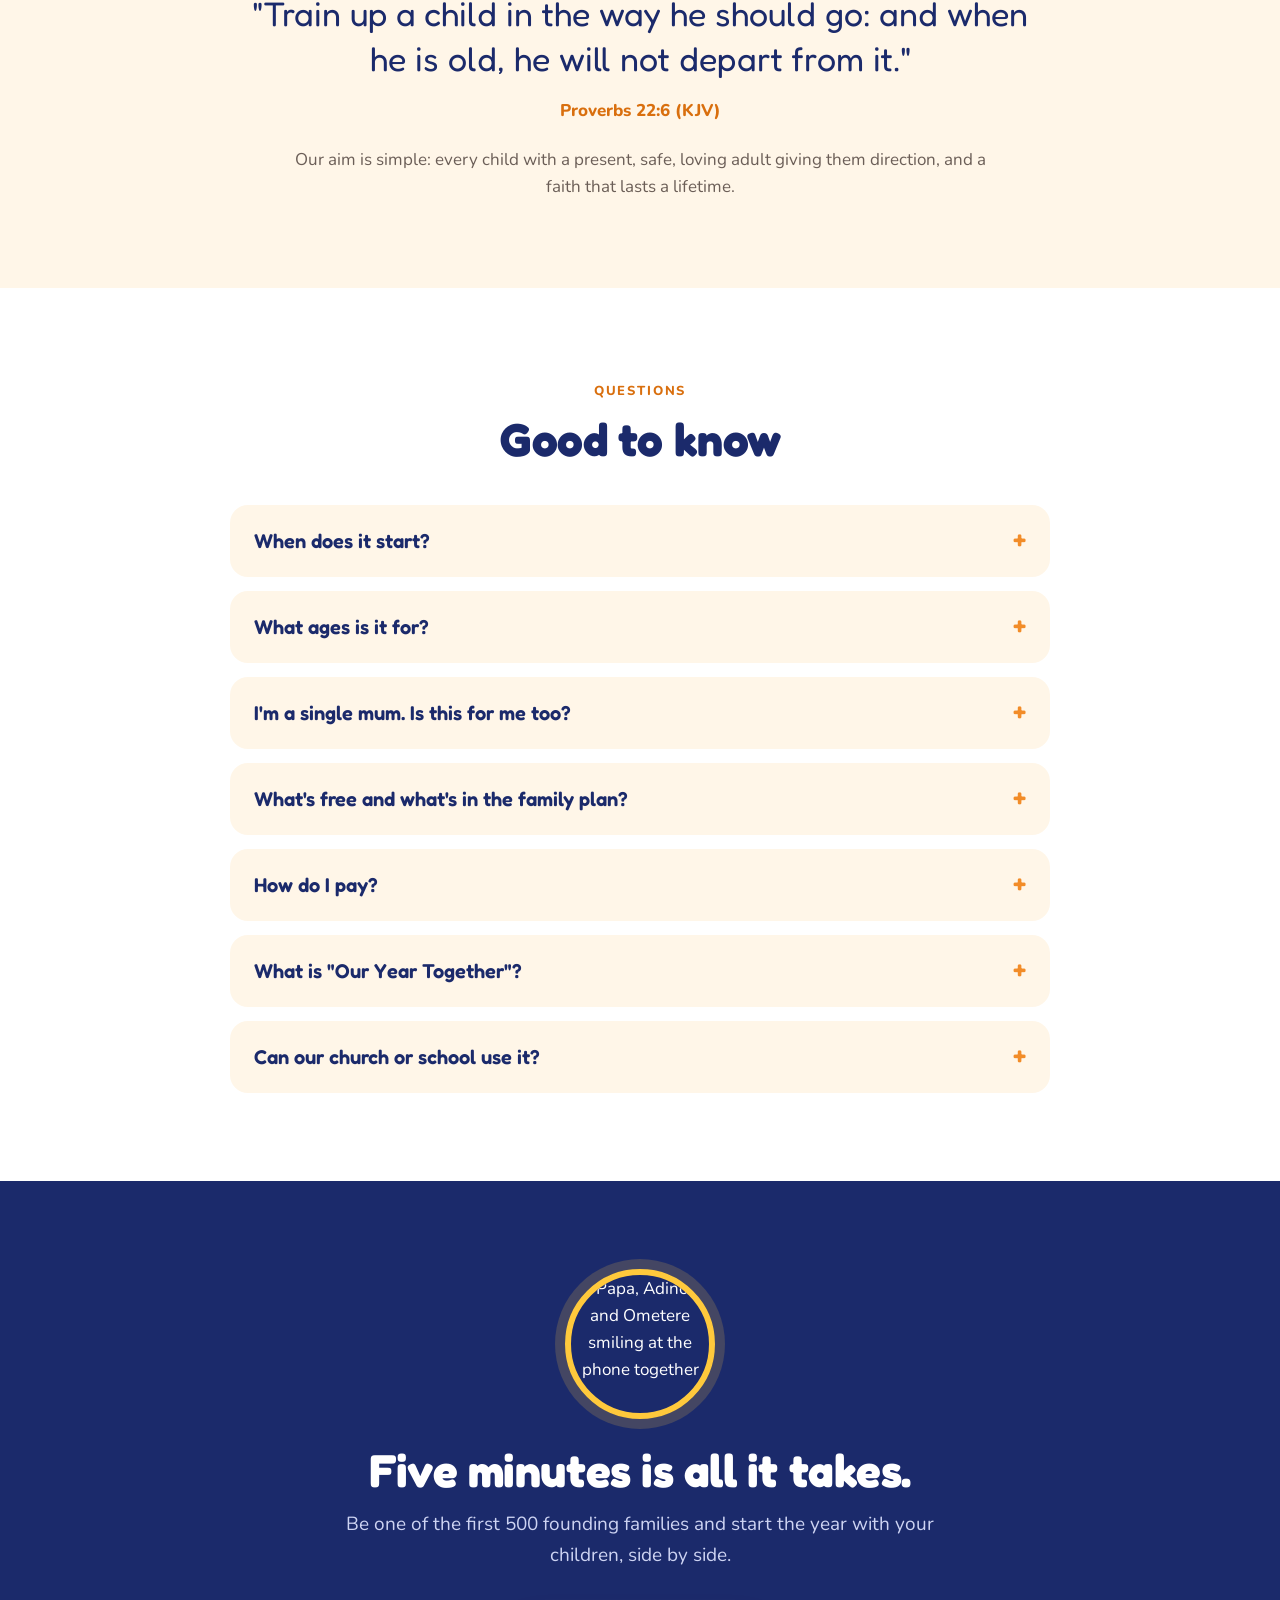
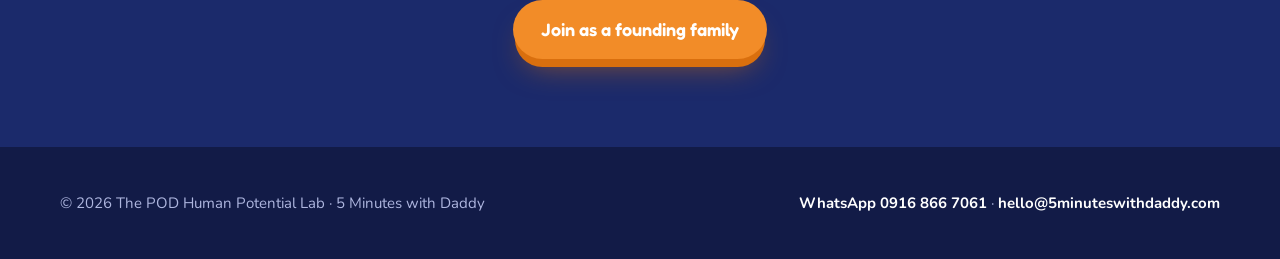
==== commit 2cc18a18: "5MWD: Selar opens in same tab, payment note, thank-you page, founding counter 1, hello@ email Co-Aut" ====
--- a/daddy/index.html
+++ b/daddy/index.html
@@ -156,6 +156,7 @@
   .counter .left{display:flex;justify-content:space-between;margin-top:8px;font-size:14px;font-weight:800;color:var(--navy)}
   .counter .left span:last-child{color:var(--teal)}
   .plan.founding.full{opacity:.92}
+  .pay-note{text-align:center;margin:22px auto 0;max-width:560px;color:var(--muted);font-weight:700;font-size:15px}
   .plan.founding.full .btn{background:var(--muted);pointer-events:none}
   @media(max-width:900px){.plans{grid-template-columns:1fr;max-width:440px;margin-inline:auto}.plan.best{transform:none}}
 
@@ -375,6 +376,7 @@
           <div class="seats">Limited to the first 500 families</div>
         </div>
       </div>
+      <p class="pay-note">🔒 You'll pay securely on Selar, by card or bank transfer. Your book arrives by email straight away.</p>
     </div>
   </section>
 
@@ -464,7 +466,7 @@
 <footer>
   <div class="wrap">
     <div>© 2026 The POD Human Potential Lab · 5 Minutes with Daddy</div>
-    <div><a href="https://wa.me/2349168667061">WhatsApp 0916 866 7061</a> · <a href="mailto:talk2pod@gmail.com">talk2pod@gmail.com</a></div>
+    <div><a href="https://wa.me/2349168667061">WhatsApp 0916 866 7061</a> · <a href="mailto:hello@5minuteswithdaddy.com">hello@5minuteswithdaddy.com</a></div>
   </div>
 </footer>
 
@@ -480,13 +482,13 @@
   };
   document.querySelectorAll("[data-link]").forEach(a => {
     const url = LINKS[a.dataset.link];
-    if (url) { a.href = url; if (/^https?:/.test(url)) { a.target = "_blank"; a.rel = "noopener"; } }
+    if (url) { a.href = url; if (/^https?:/.test(url) && !/selar\.com/.test(url)) { a.target = "_blank"; a.rel = "noopener"; } }
   });
 
   // ===== Founding Family counter =====
   // Update FOUNDING_SOLD with the number of Founding Family sales shown in Selar.
   // At FOUNDING_LIMIT the offer closes on this page automatically.
-  const FOUNDING_SOLD  = 0;
+  const FOUNDING_SOLD  = 1;
   const FOUNDING_LIMIT = 500;
   (function(){
     const sold = Math.max(0, Math.min(FOUNDING_SOLD, FOUNDING_LIMIT));
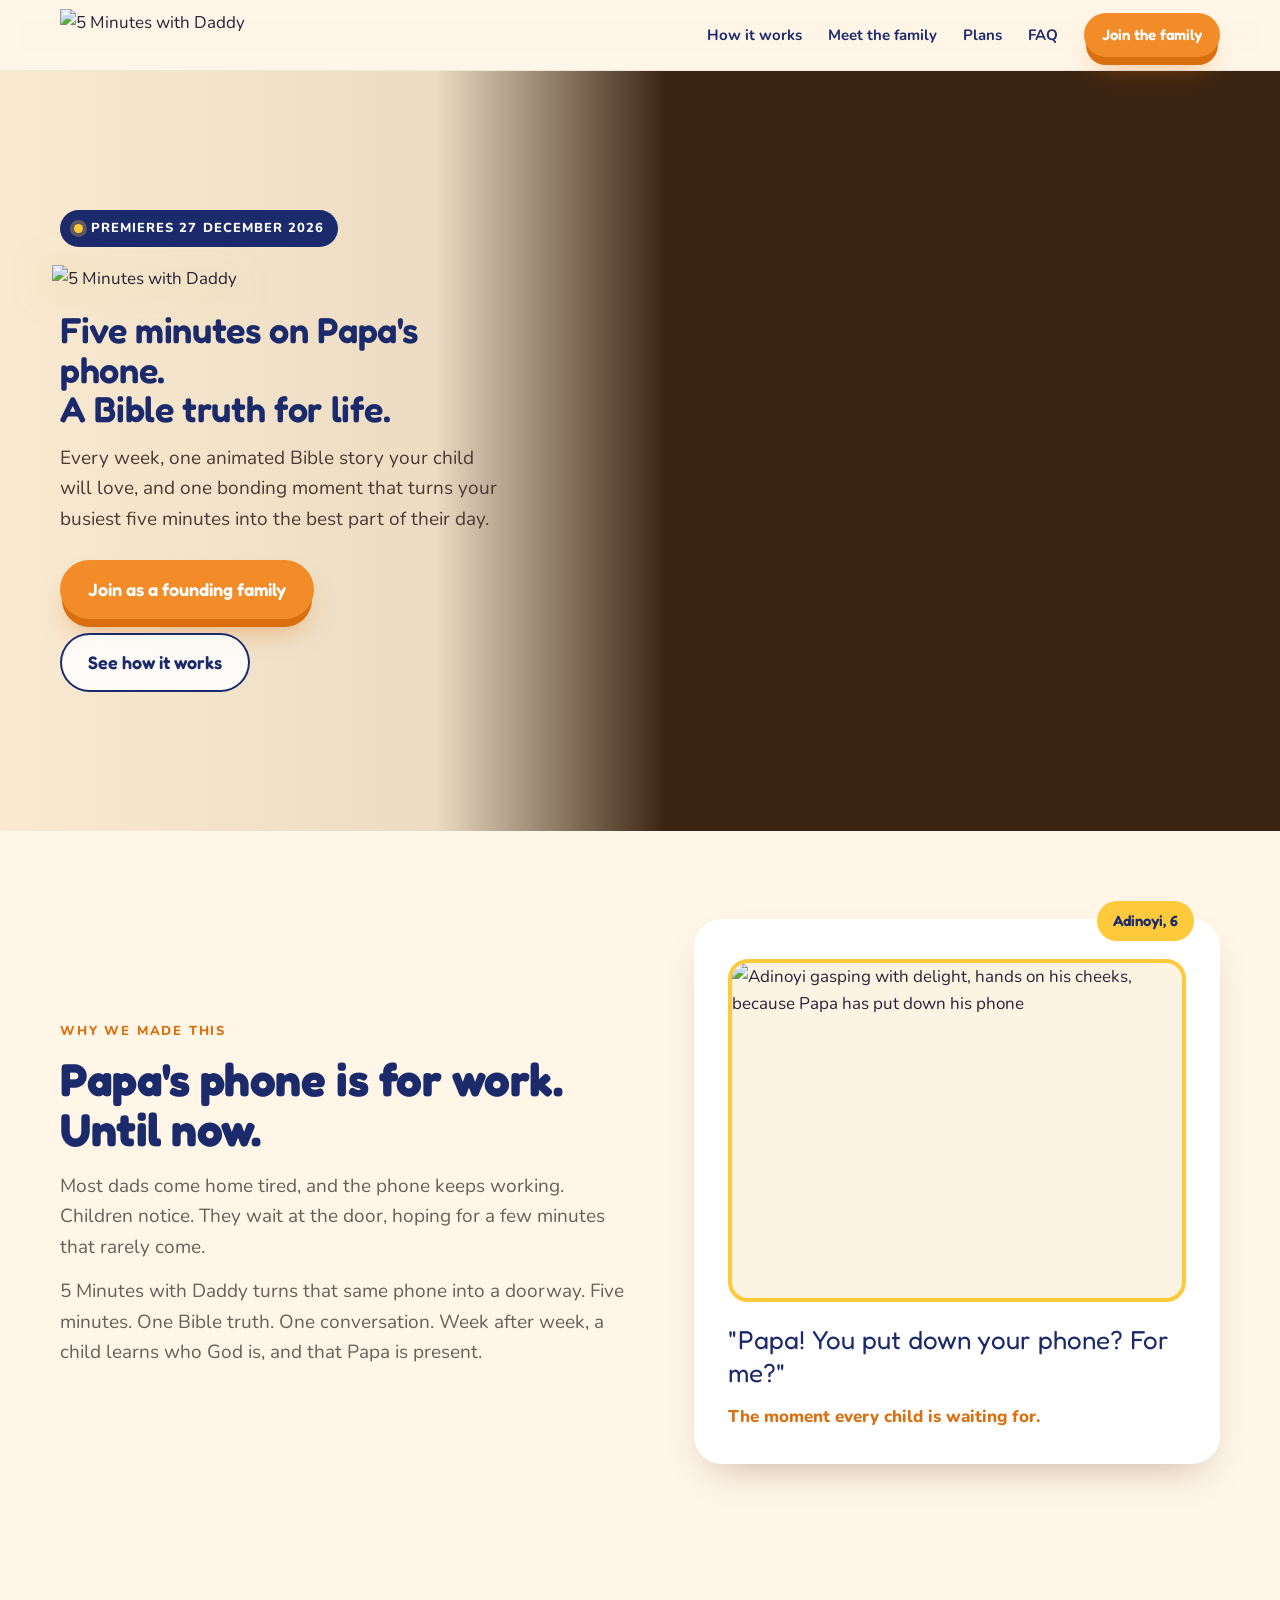
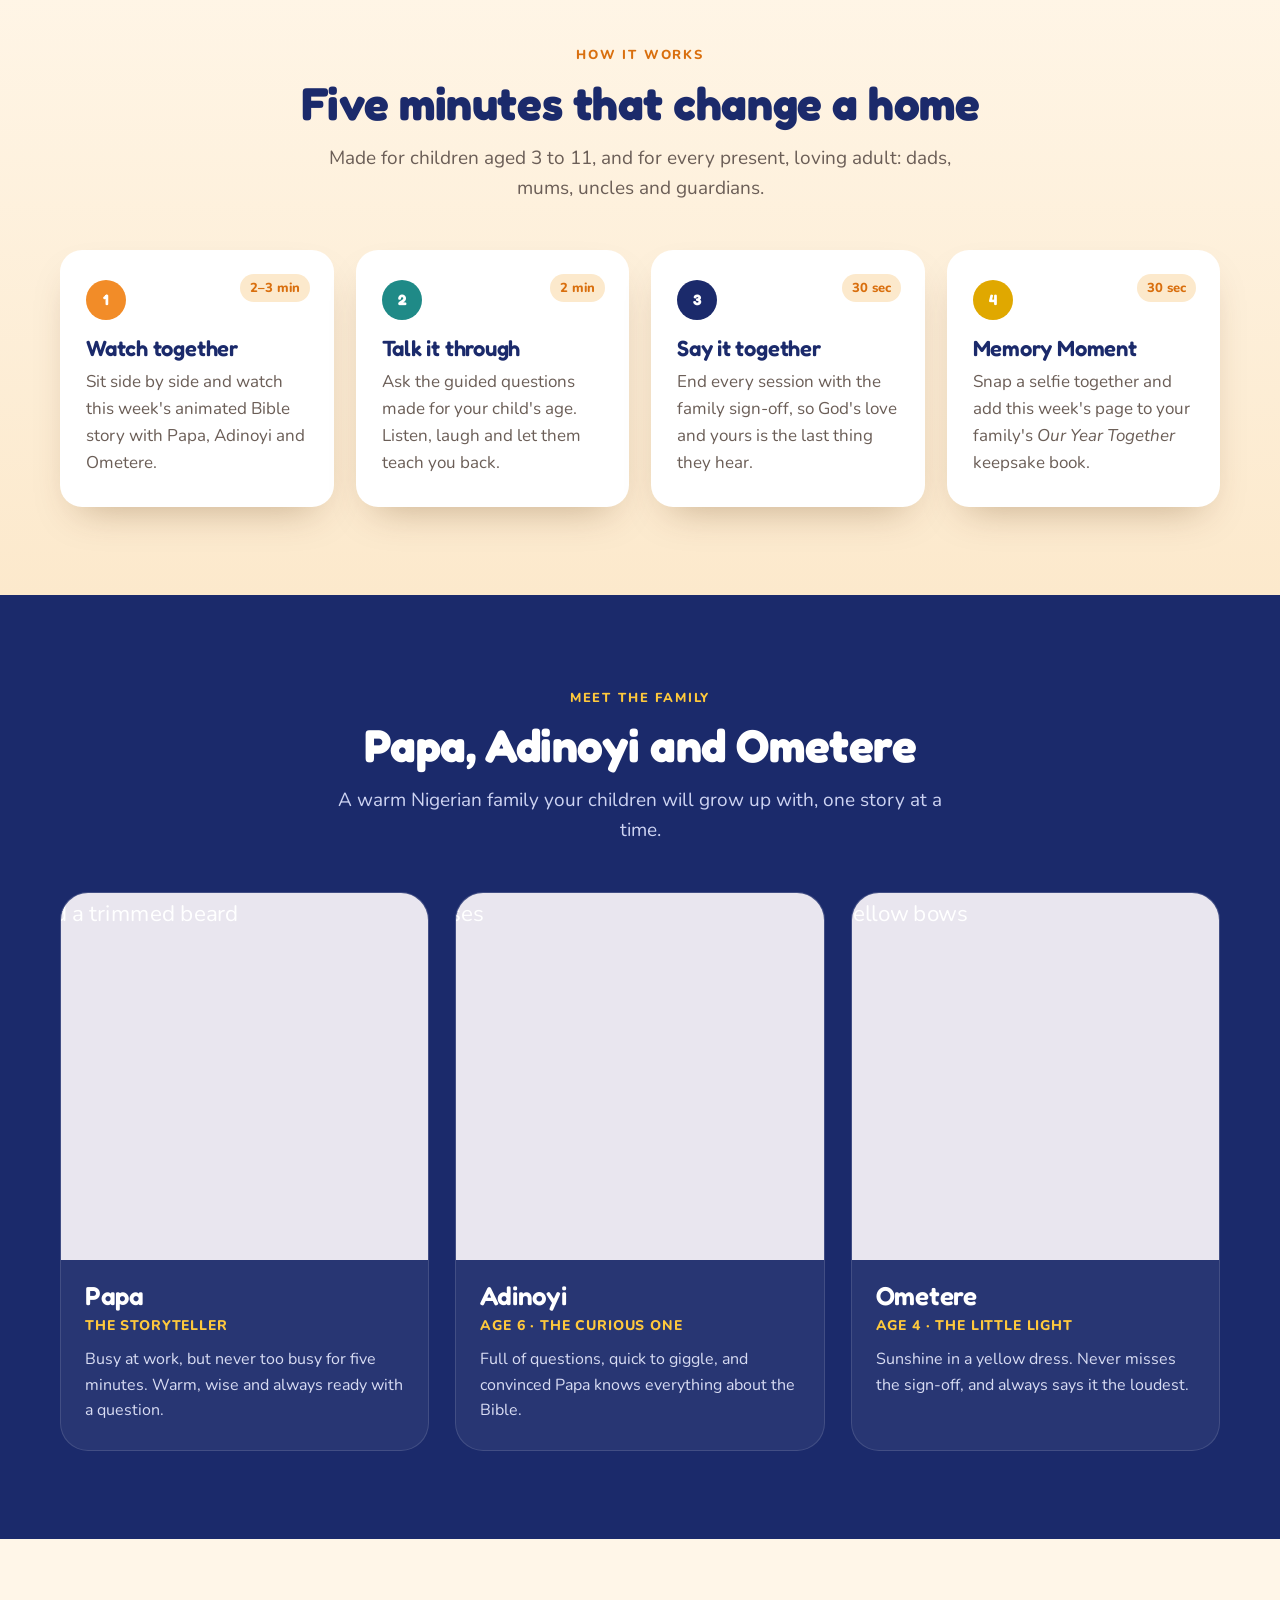
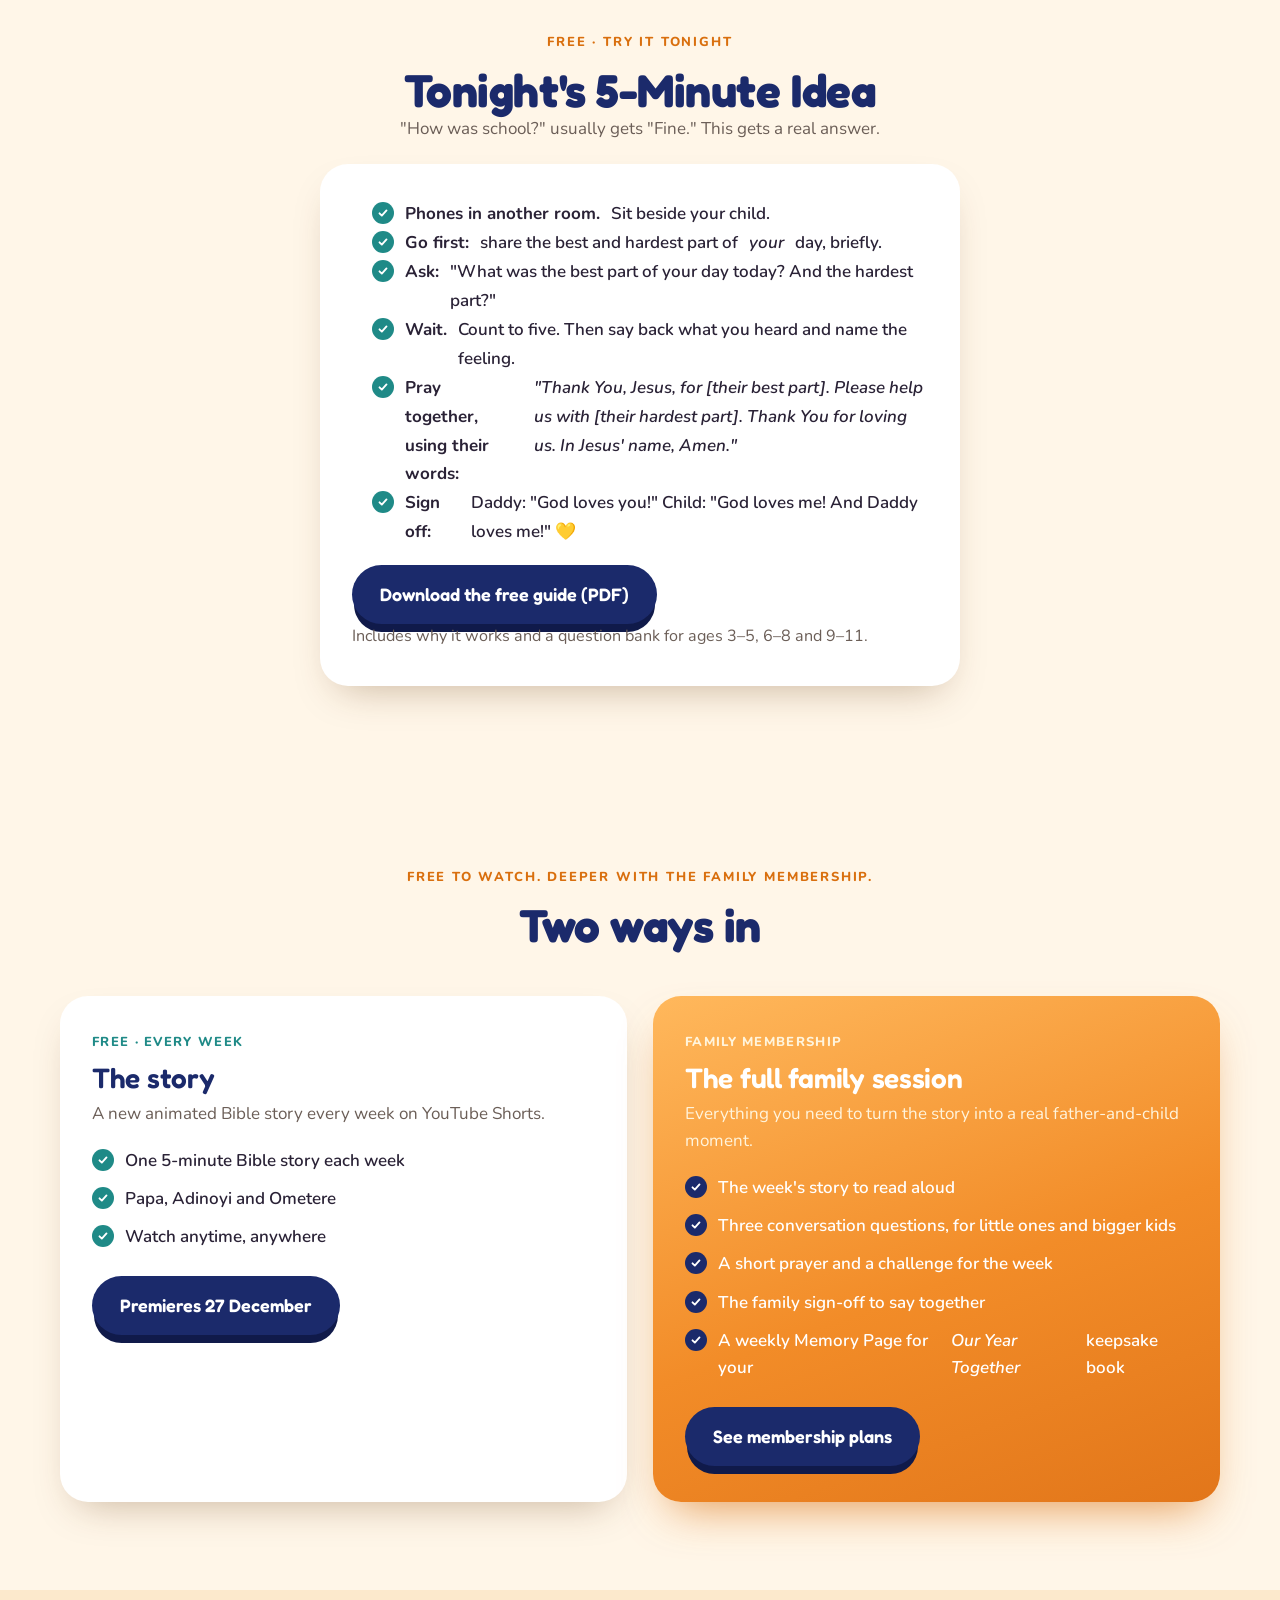
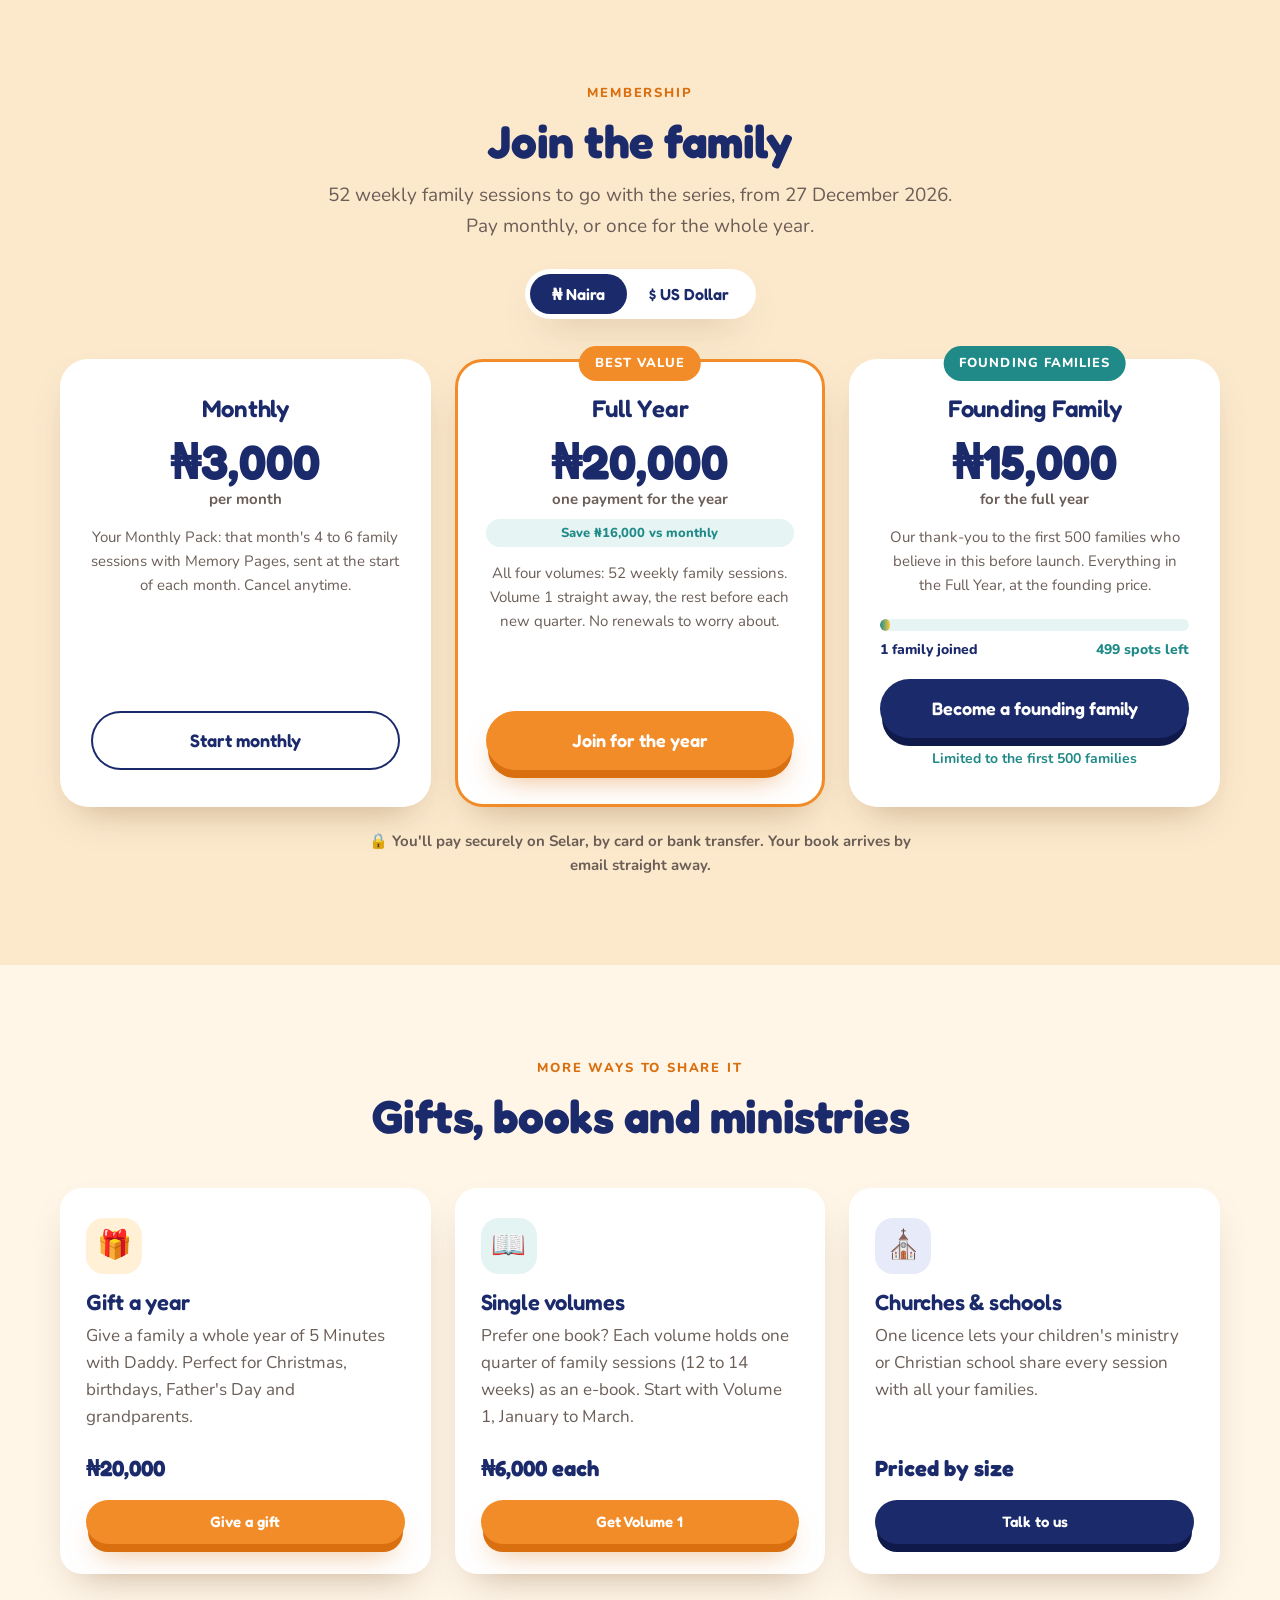
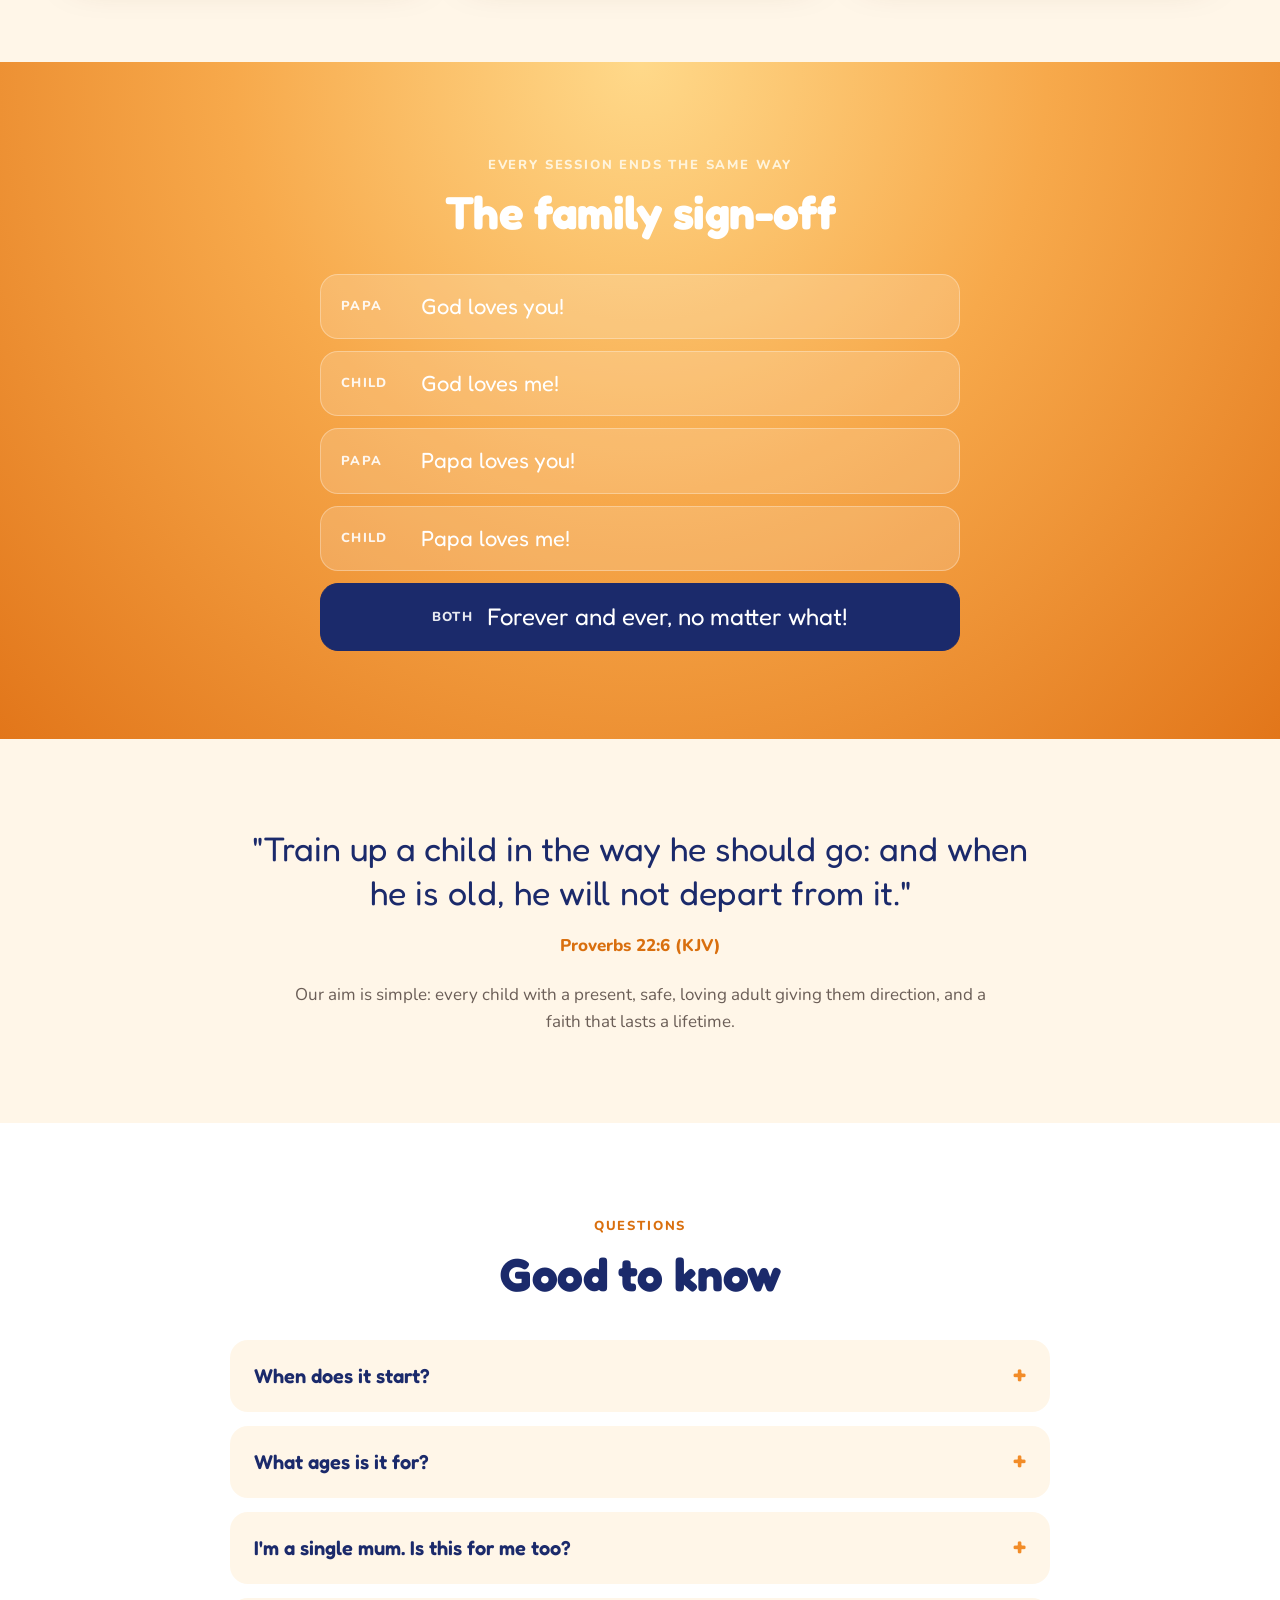
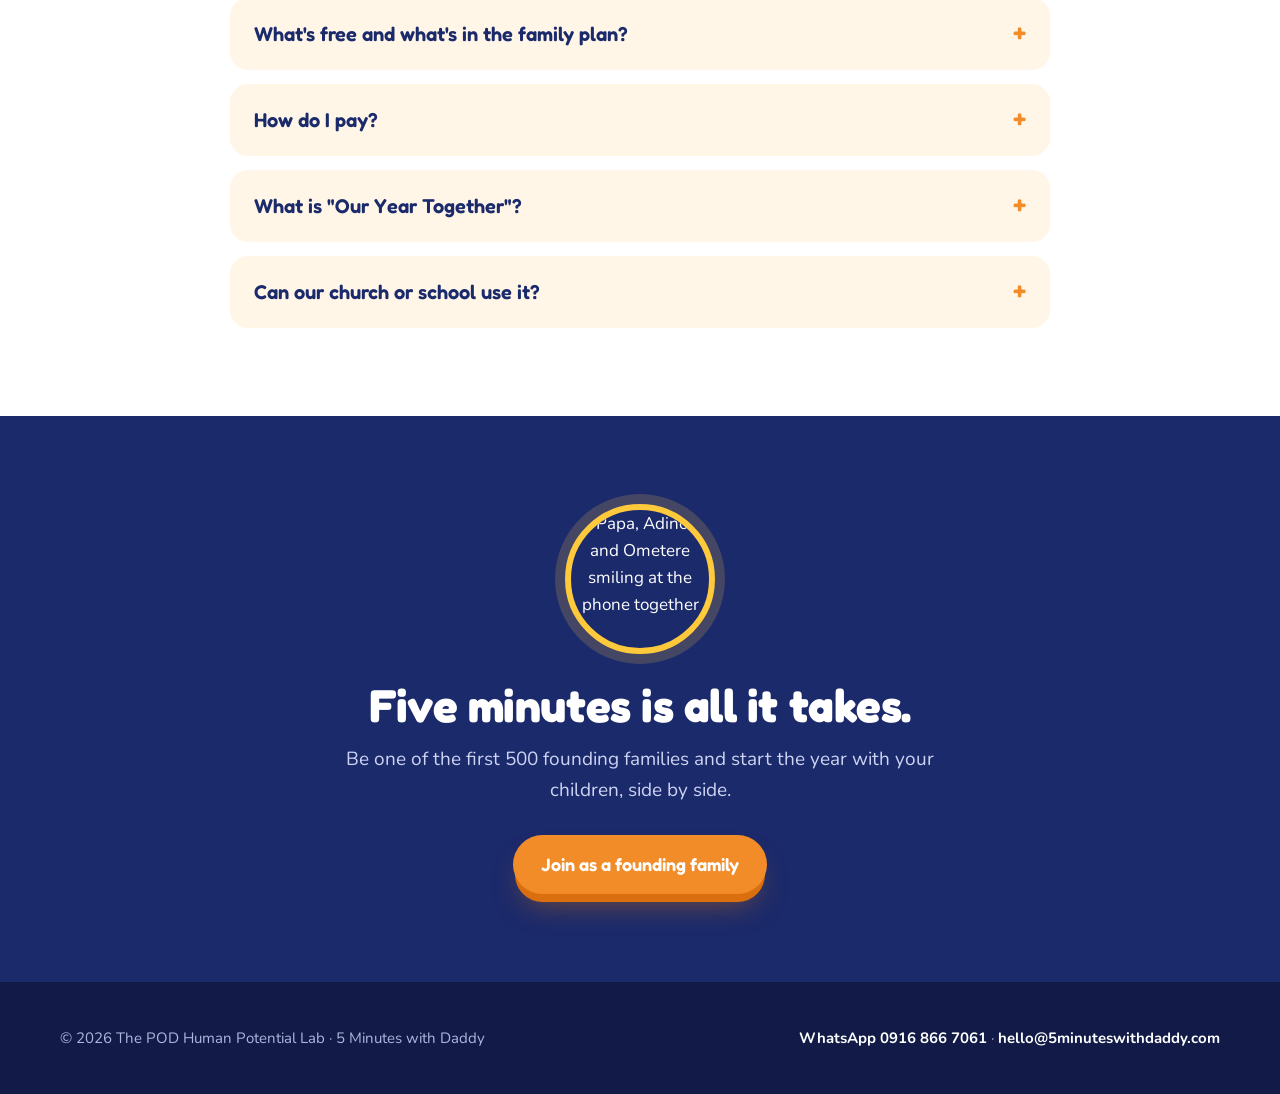
==== commit d509d03c: "Add free Tonight's 5-Minute Idea section and PDF guide Co-Authored-By: Claude Opus 5.5 <noreply@anth" ====
--- a/daddy/index.html
+++ b/daddy/index.html
@@ -301,6 +301,27 @@
     </div>
   </section>
 
+  <!-- TONIGHT'S 5-MINUTE IDEA (free) -->
+  <section id="tonight">
+    <div class="wrap center">
+      <span class="eyebrow">Free · try it tonight</span>
+      <h2>Tonight's 5-Minute Idea</h2>
+      <p style="color:var(--muted);max-width:620px;margin:0 auto 22px">"How was school?" usually gets "Fine." This gets a real answer.</p>
+      <div class="door free reveal" style="text-align:left;max-width:640px;margin:0 auto">
+        <ol style="padding-left:1.2em;line-height:1.7">
+          <li><strong>Phones in another room.</strong> Sit beside your child.</li>
+          <li><strong>Go first:</strong> share the best and hardest part of <em>your</em> day, briefly.</li>
+          <li><strong>Ask:</strong> "What was the best part of your day today? And the hardest part?"</li>
+          <li><strong>Wait.</strong> Count to five. Then say back what you heard and name the feeling.</li>
+          <li><strong>Pray together, using their words:</strong><br><em>"Thank You, Jesus, for [their best part]. Please help us with [their hardest part]. Thank You for loving us. In Jesus' name, Amen."</em></li>
+          <li><strong>Sign off:</strong> Daddy: "God loves you!" Child: "God loves me! And Daddy loves me!" &#x1F49B;</li>
+        </ol>
+        <p style="margin-top:18px"><a class="btn btn-navy" href="free/tonights-5-minute-idea.pdf" download>Download the free guide (PDF)</a></p>
+        <p style="color:var(--muted);font-size:.95em">Includes why it works and a question bank for ages 3–5, 6–8 and 9–11.</p>
+      </div>
+    </div>
+  </section>
+
   <!-- TWO DOORS -->
   <section class="free-paid">
     <div class="wrap center">
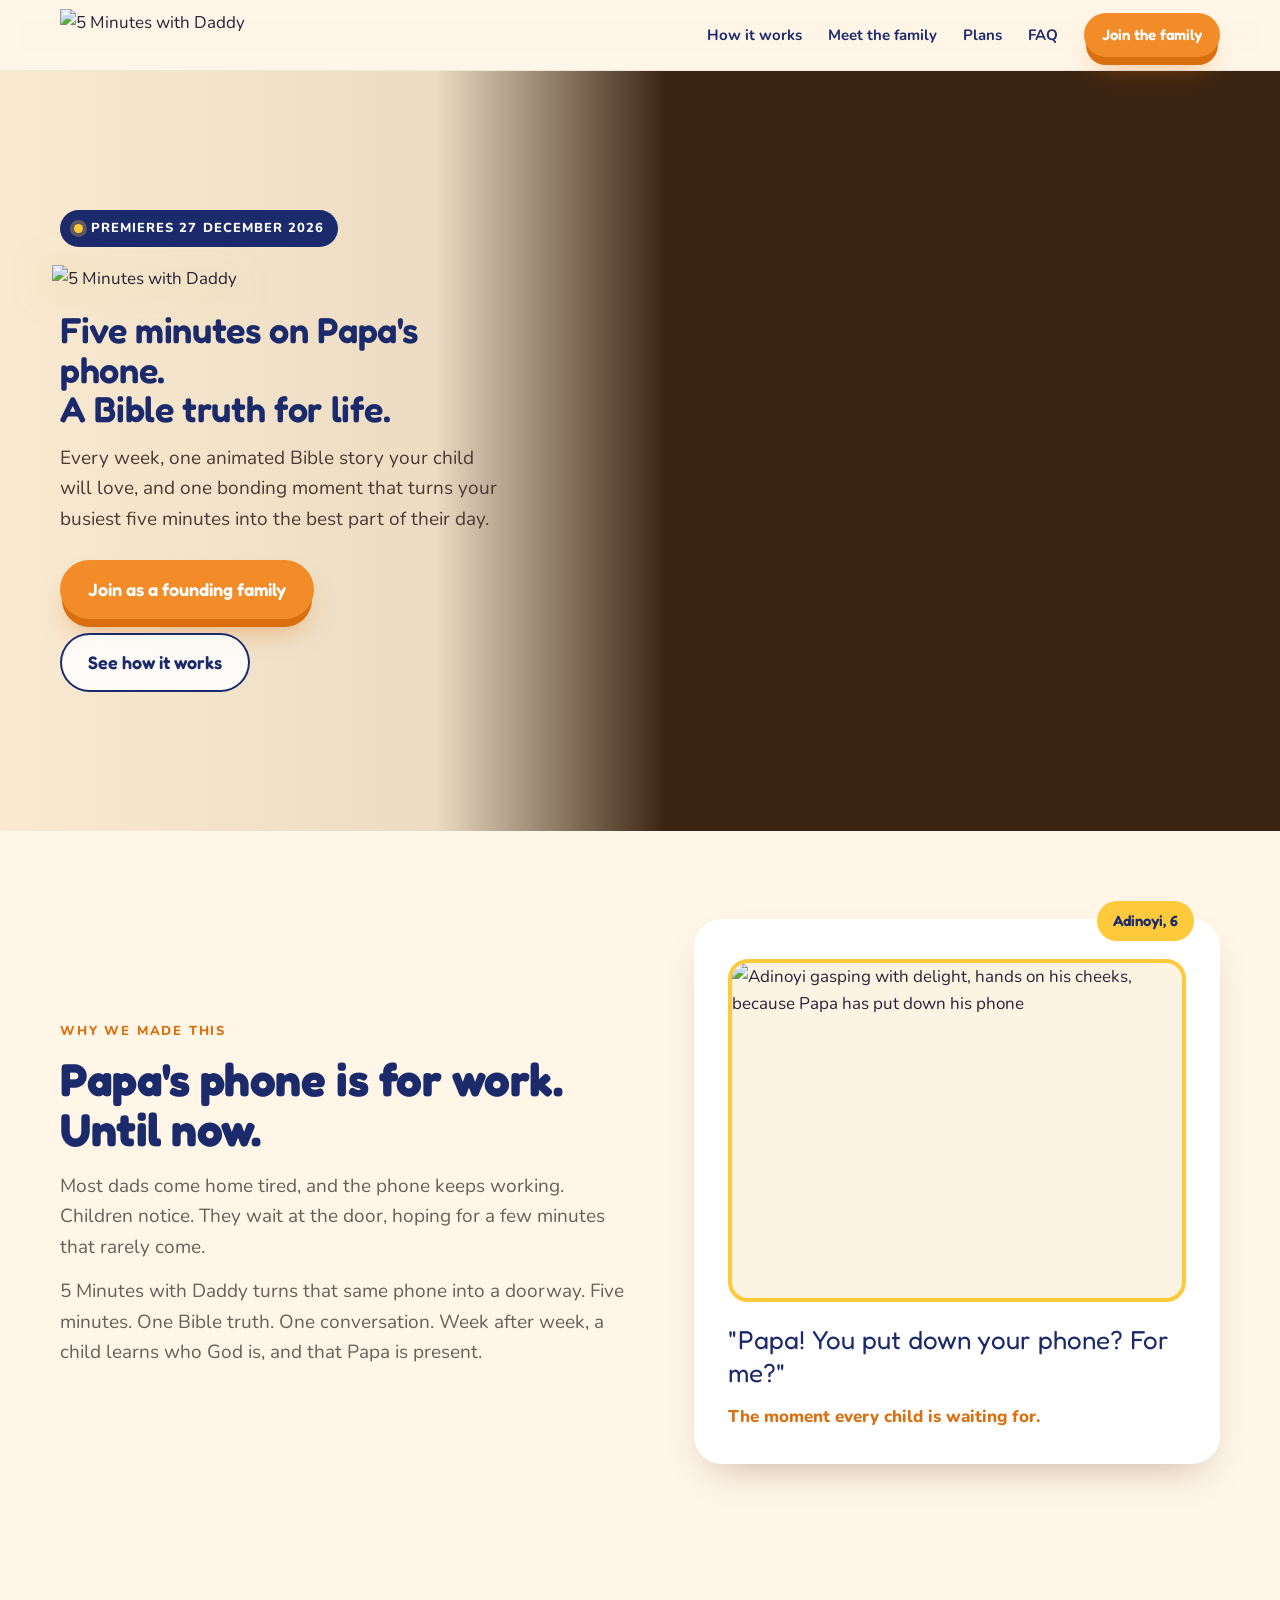
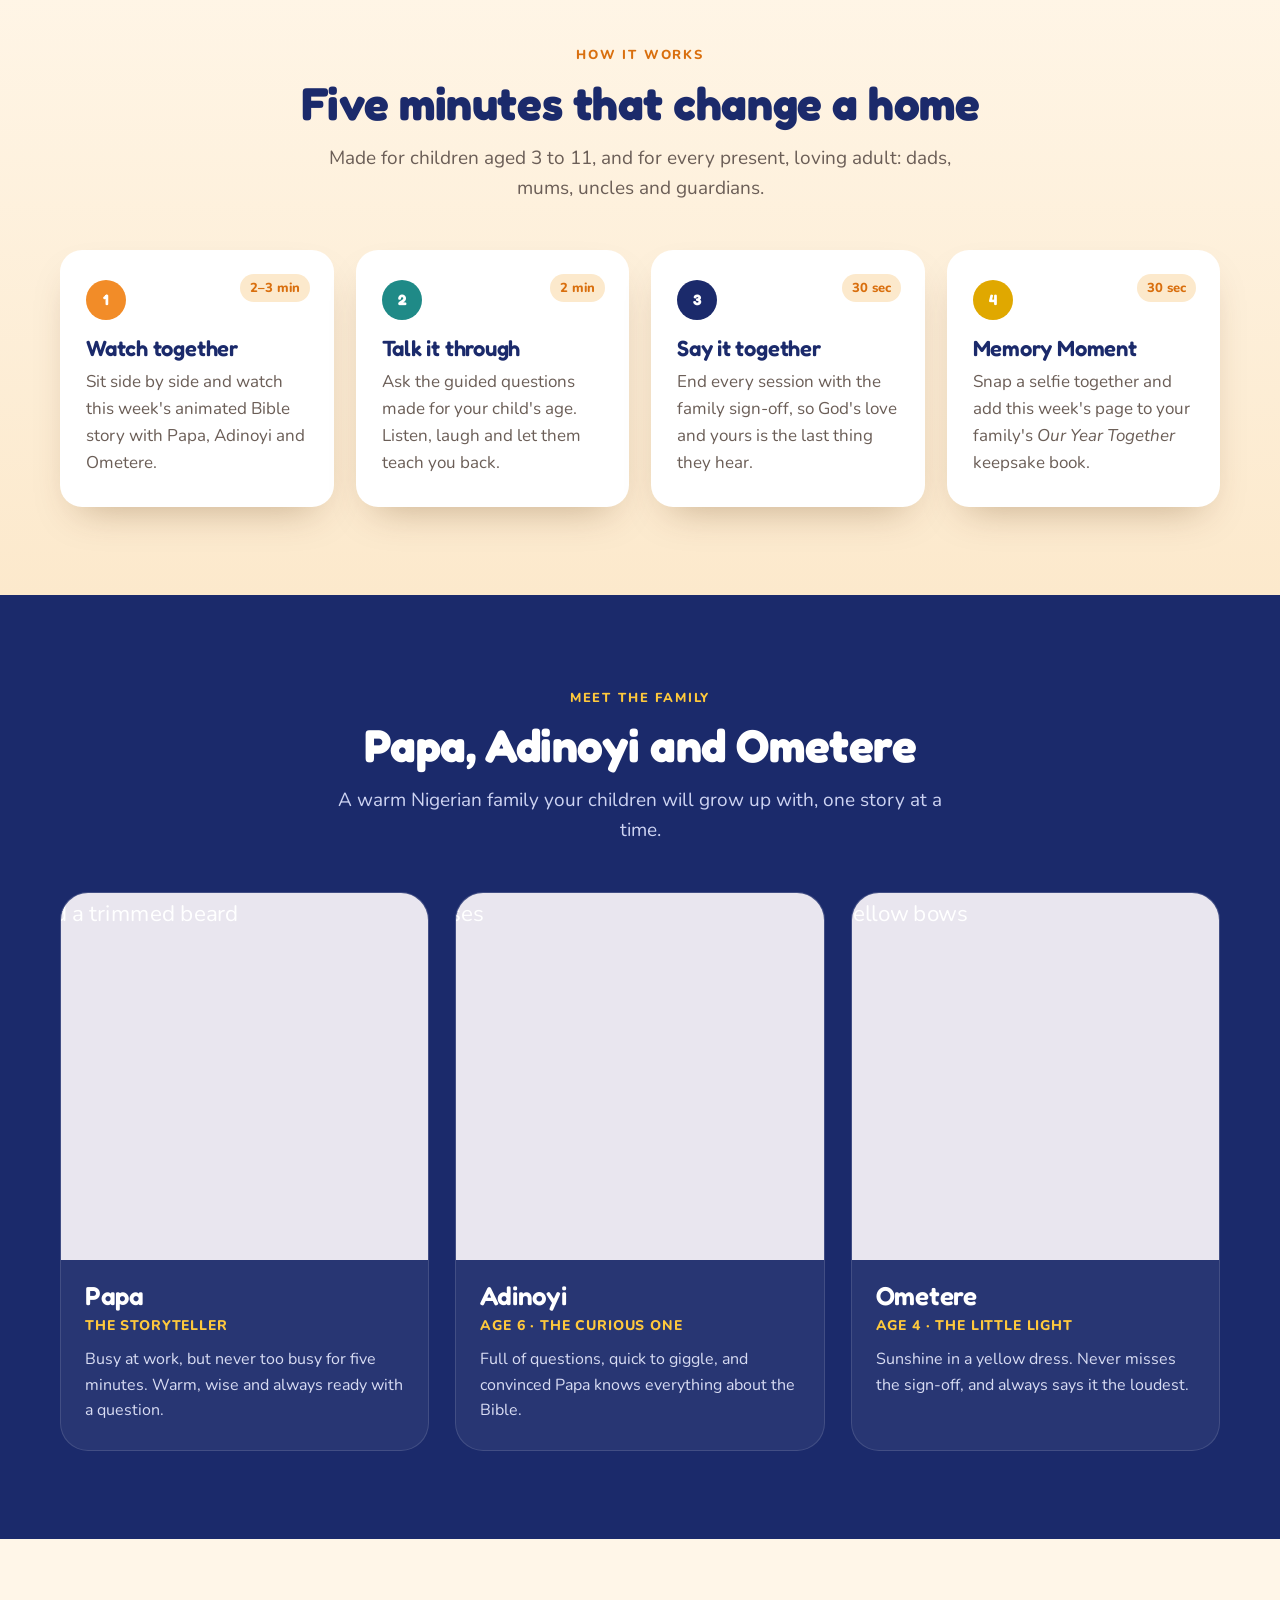
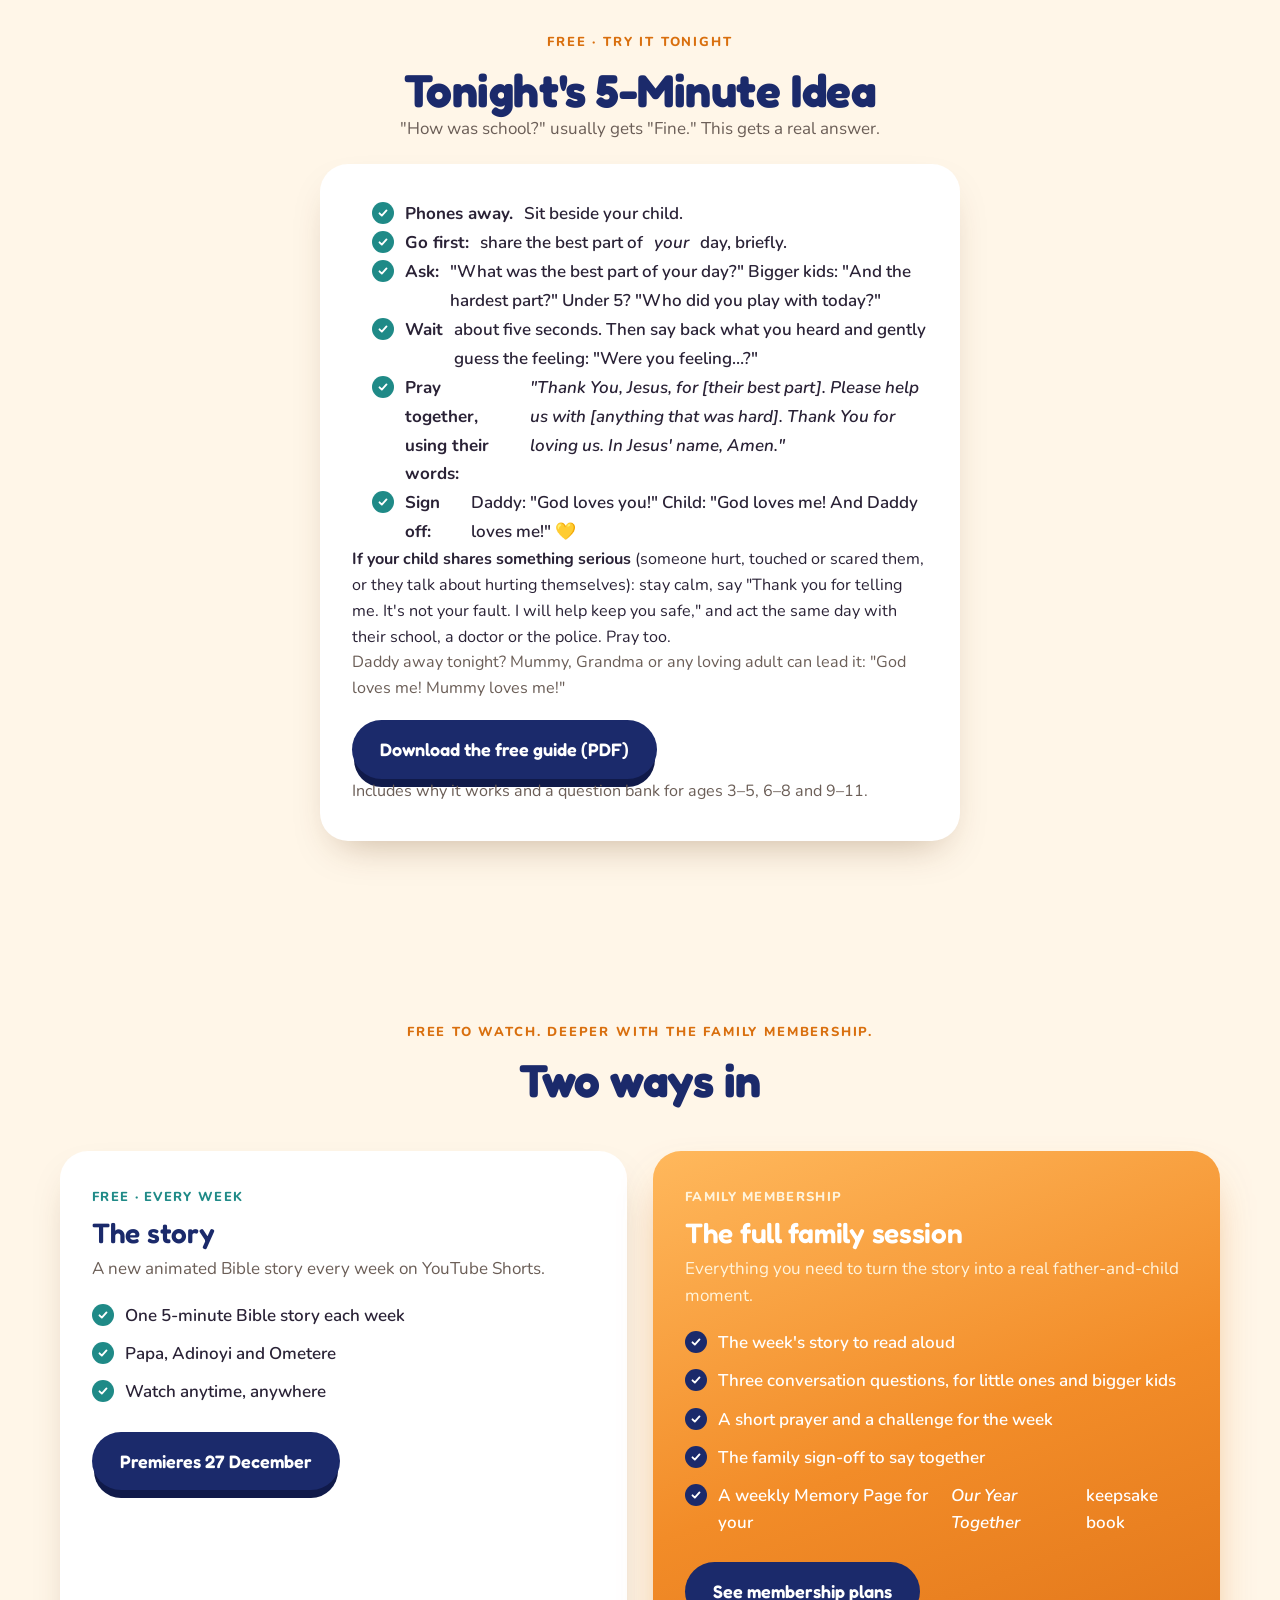
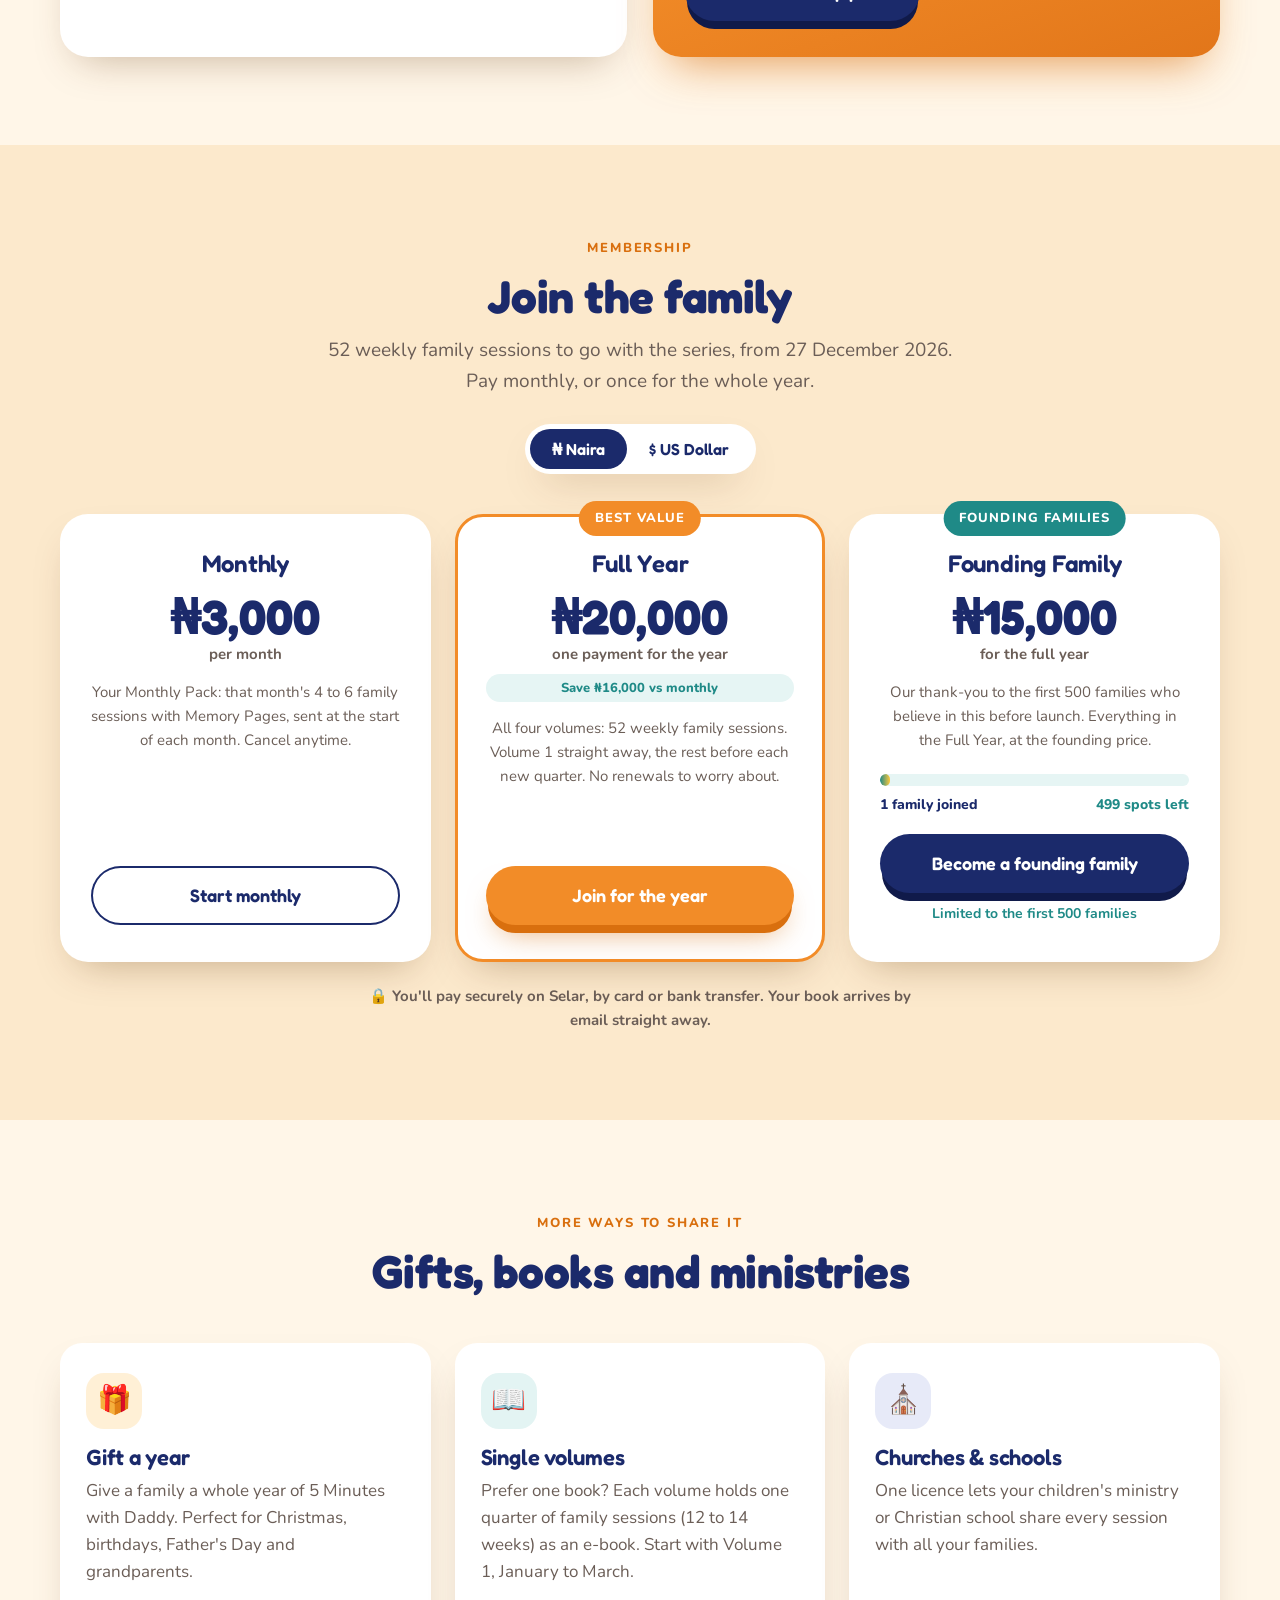
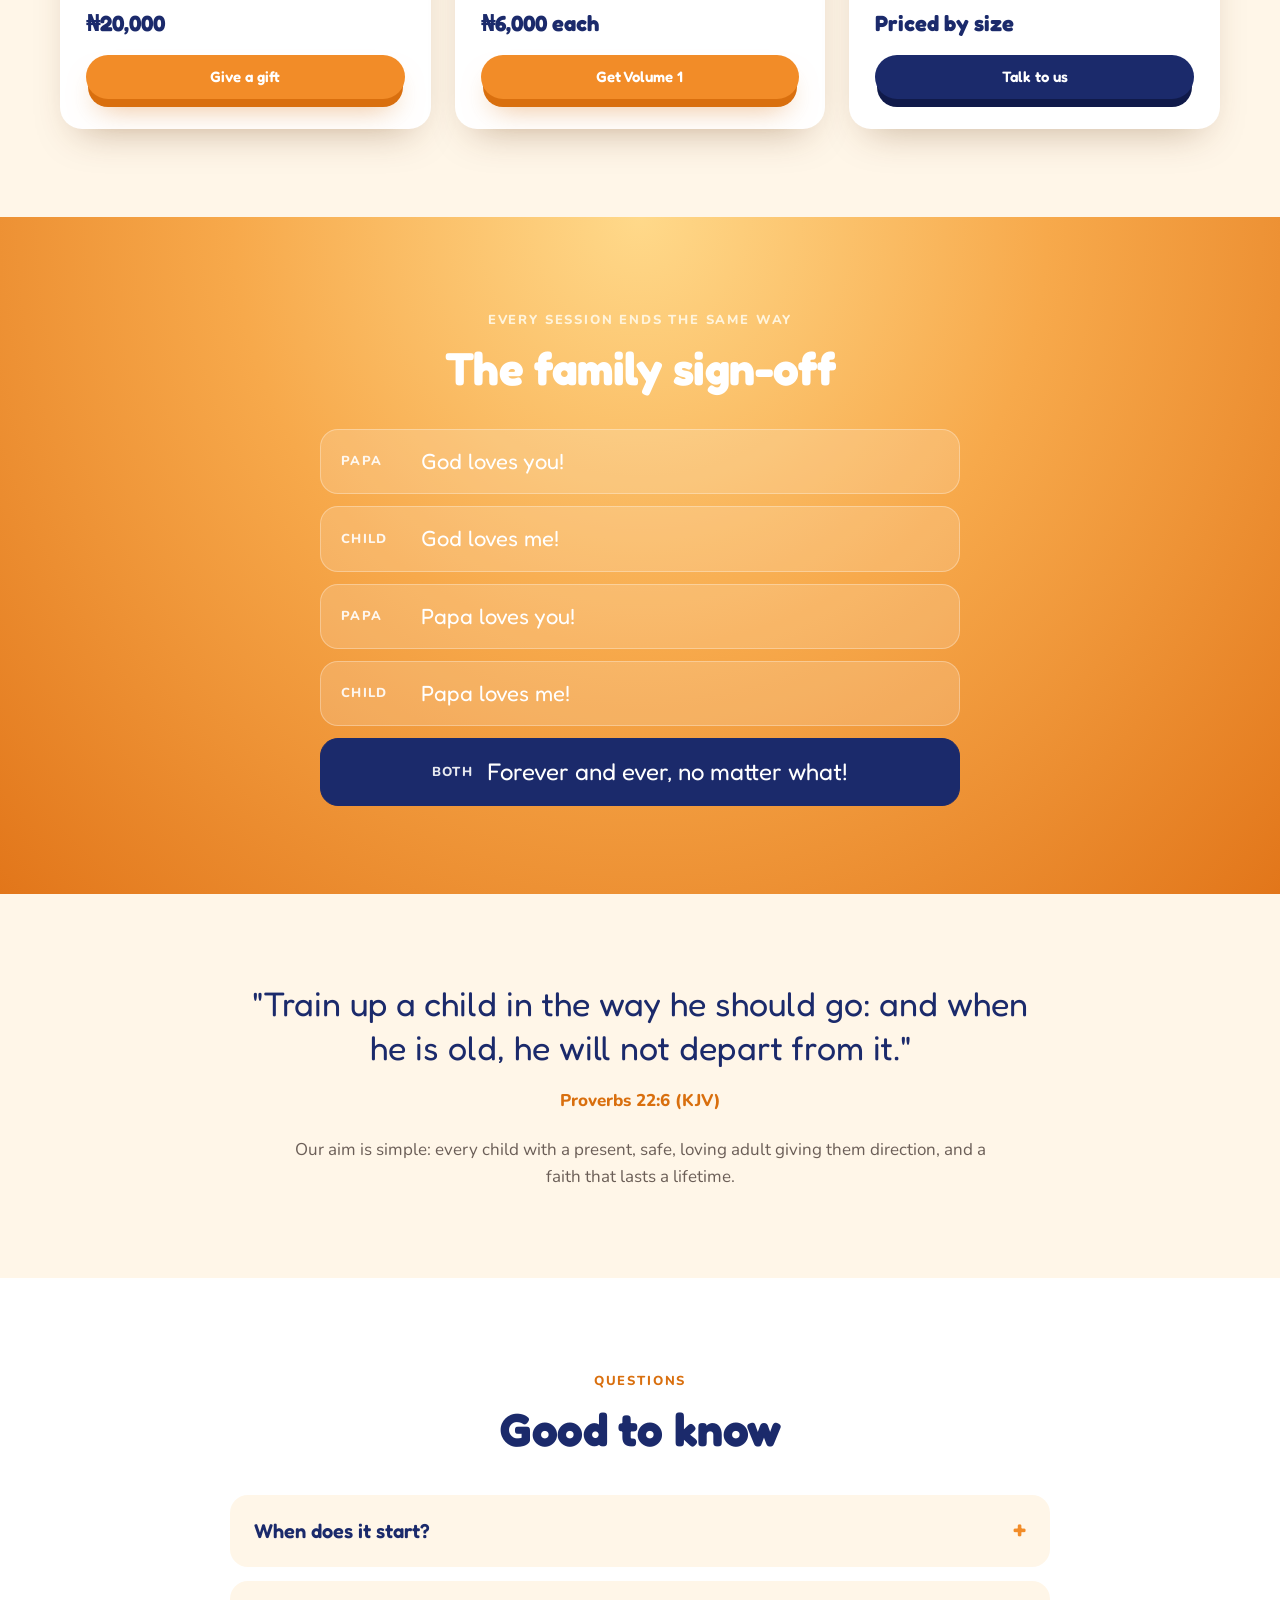
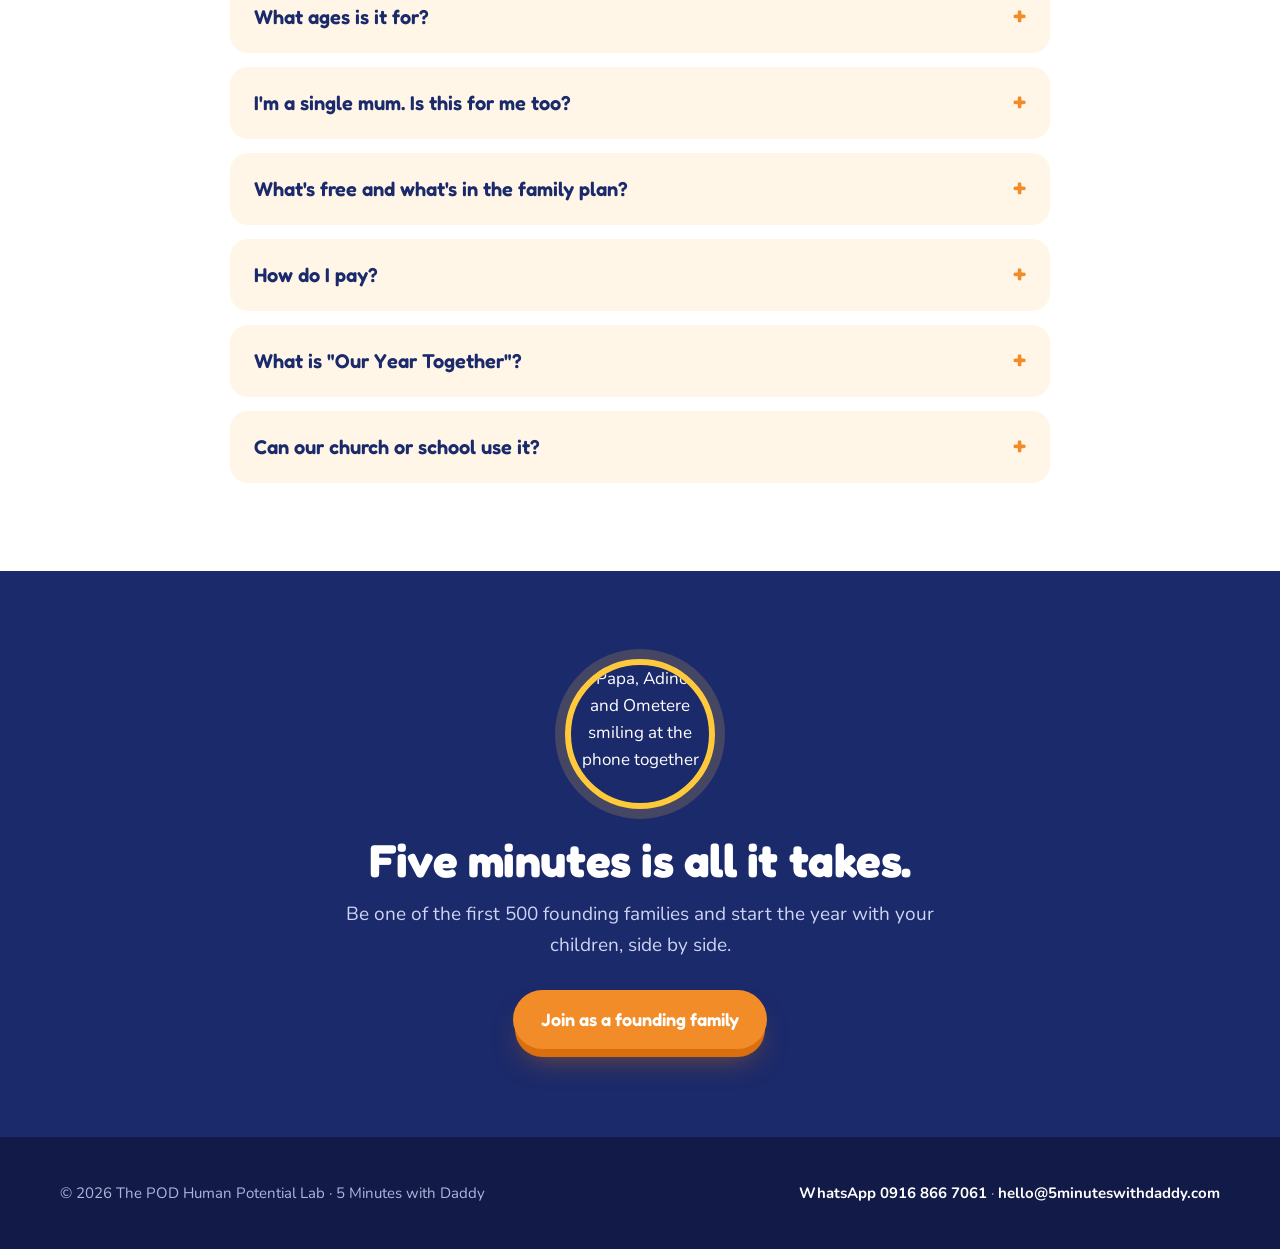
==== commit 07323d63: "Apply council fixes to Tonight's 5-Minute Idea (safety note, ages, inclusion) Co-Authored-By: Claude" ====
--- a/daddy/index.html
+++ b/daddy/index.html
@@ -309,13 +309,15 @@
       <p style="color:var(--muted);max-width:620px;margin:0 auto 22px">"How was school?" usually gets "Fine." This gets a real answer.</p>
       <div class="door free reveal" style="text-align:left;max-width:640px;margin:0 auto">
         <ol style="padding-left:1.2em;line-height:1.7">
-          <li><strong>Phones in another room.</strong> Sit beside your child.</li>
-          <li><strong>Go first:</strong> share the best and hardest part of <em>your</em> day, briefly.</li>
-          <li><strong>Ask:</strong> "What was the best part of your day today? And the hardest part?"</li>
-          <li><strong>Wait.</strong> Count to five. Then say back what you heard and name the feeling.</li>
-          <li><strong>Pray together, using their words:</strong><br><em>"Thank You, Jesus, for [their best part]. Please help us with [their hardest part]. Thank You for loving us. In Jesus' name, Amen."</em></li>
+          <li><strong>Phones away.</strong> Sit beside your child.</li>
+          <li><strong>Go first:</strong> share the best part of <em>your</em> day, briefly.</li>
+          <li><strong>Ask:</strong> "What was the best part of your day?" Bigger kids: "And the hardest part?" Under 5? "Who did you play with today?"</li>
+          <li><strong>Wait</strong> about five seconds. Then say back what you heard and gently guess the feeling: "Were you feeling…?"</li>
+          <li><strong>Pray together, using their words:</strong><br><em>"Thank You, Jesus, for [their best part]. Please help us with [anything that was hard]. Thank You for loving us. In Jesus' name, Amen."</em></li>
           <li><strong>Sign off:</strong> Daddy: "God loves you!" Child: "God loves me! And Daddy loves me!" &#x1F49B;</li>
         </ol>
+        <p style="font-size:.95em"><strong>If your child shares something serious</strong> (someone hurt, touched or scared them, or they talk about hurting themselves): stay calm, say "Thank you for telling me. It's not your fault. I will help keep you safe," and act the same day with their school, a doctor or the police. Pray too.</p>
+        <p style="font-size:.95em;color:var(--muted)">Daddy away tonight? Mummy, Grandma or any loving adult can lead it: "God loves me! Mummy loves me!"</p>
         <p style="margin-top:18px"><a class="btn btn-navy" href="free/tonights-5-minute-idea.pdf" download>Download the free guide (PDF)</a></p>
         <p style="color:var(--muted);font-size:.95em">Includes why it works and a question bank for ages 3–5, 6–8 and 9–11.</p>
       </div>
